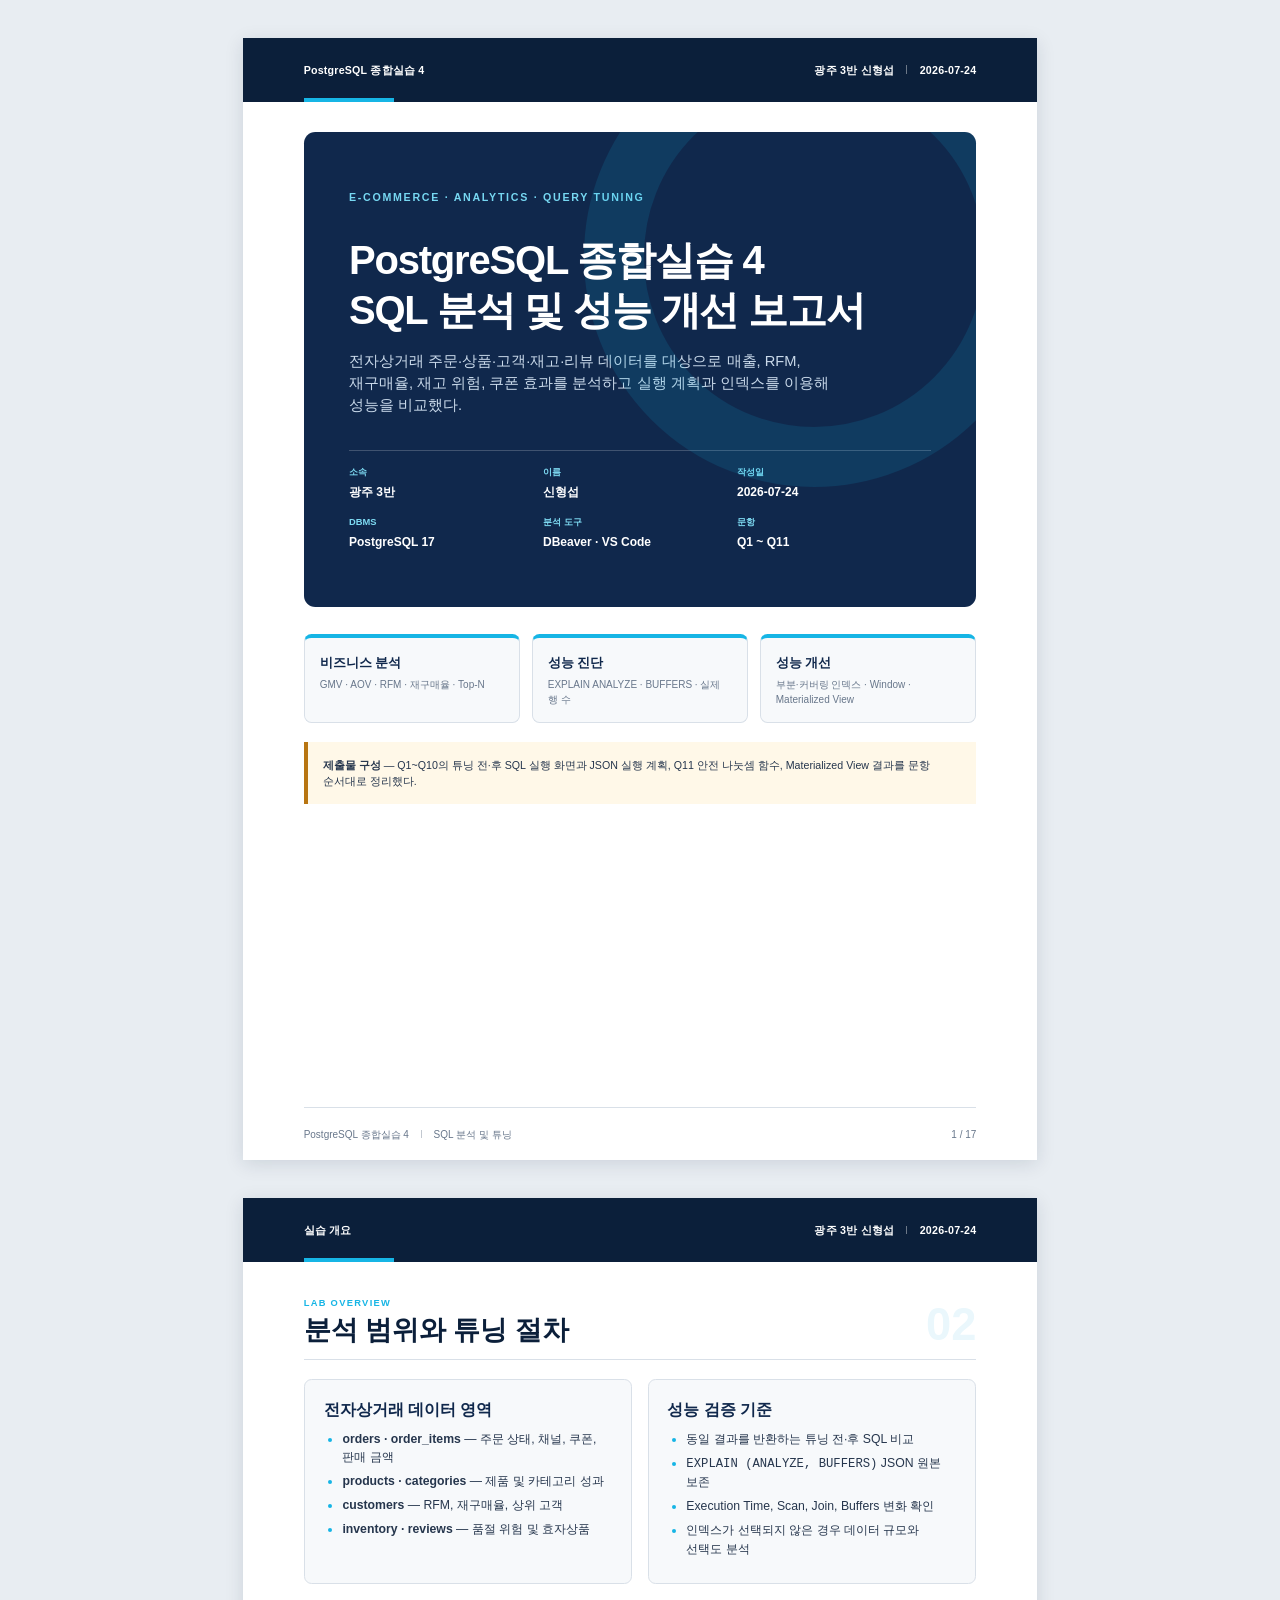
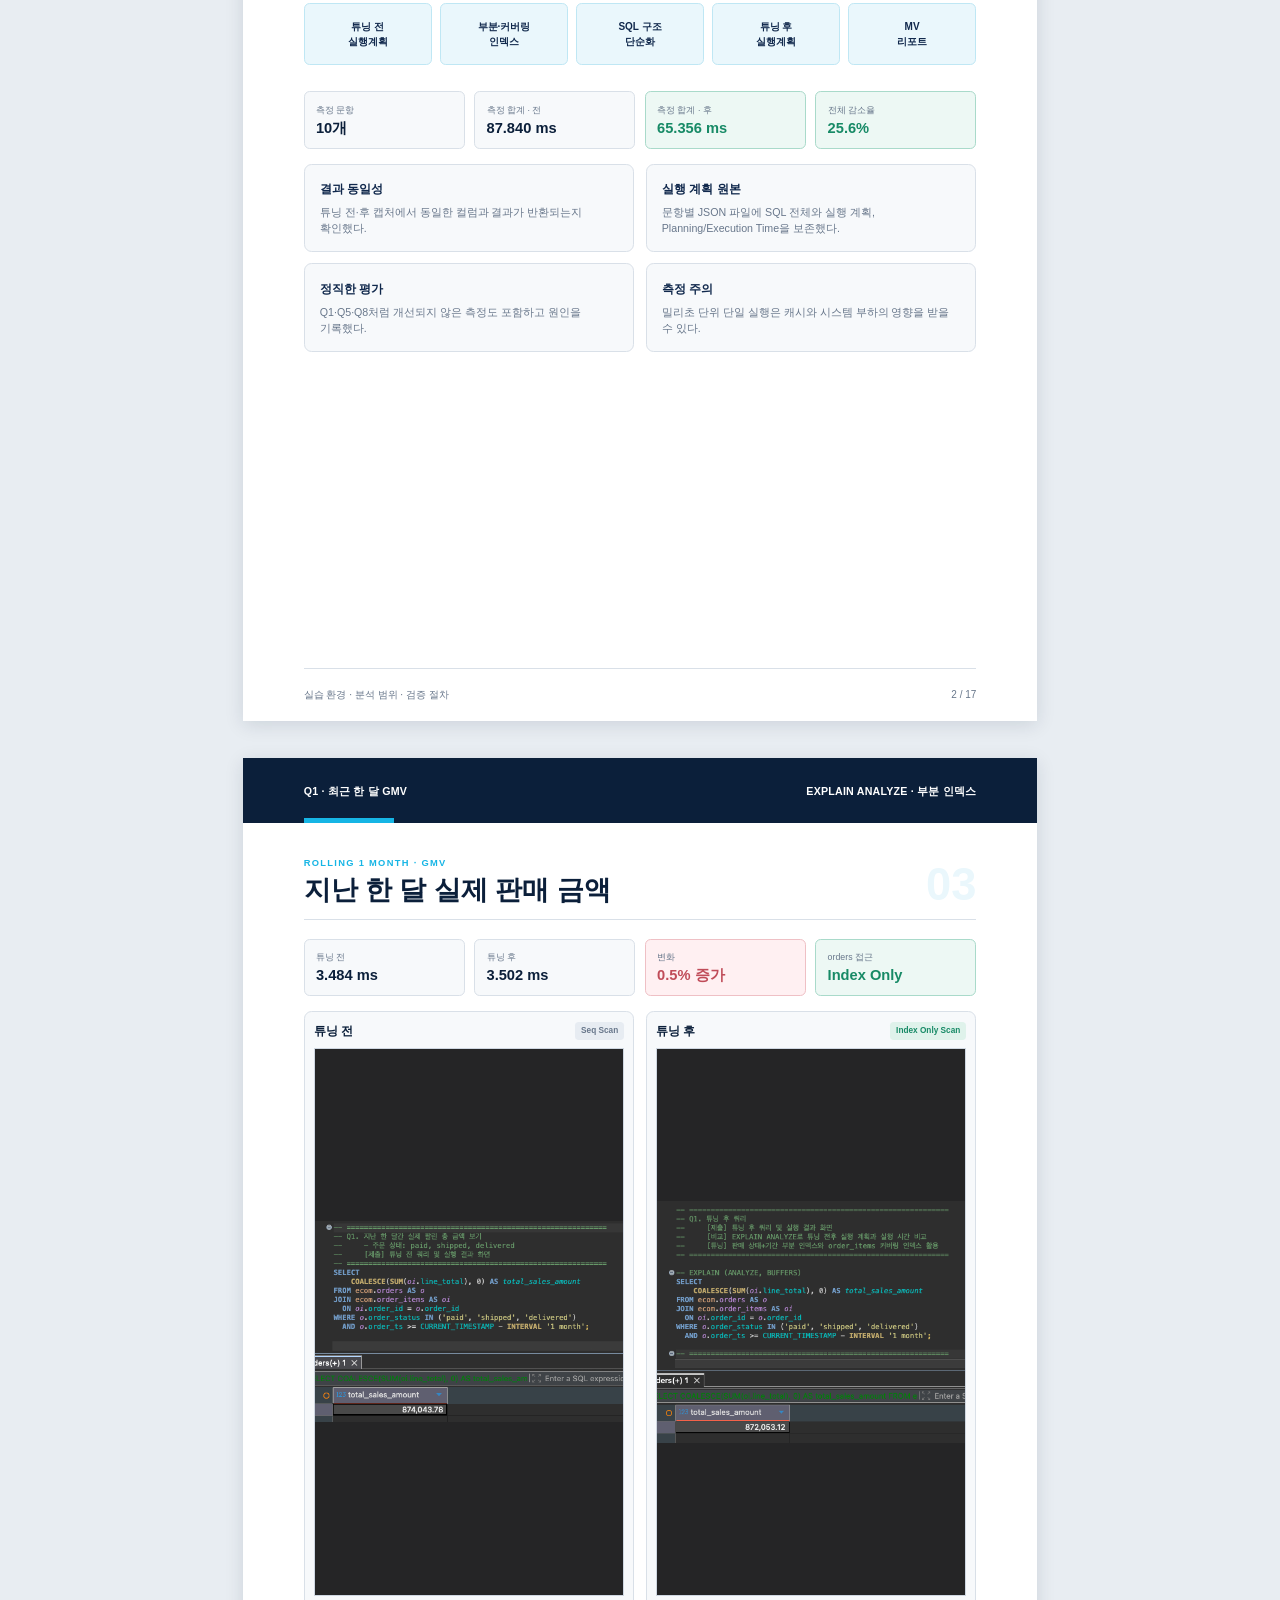
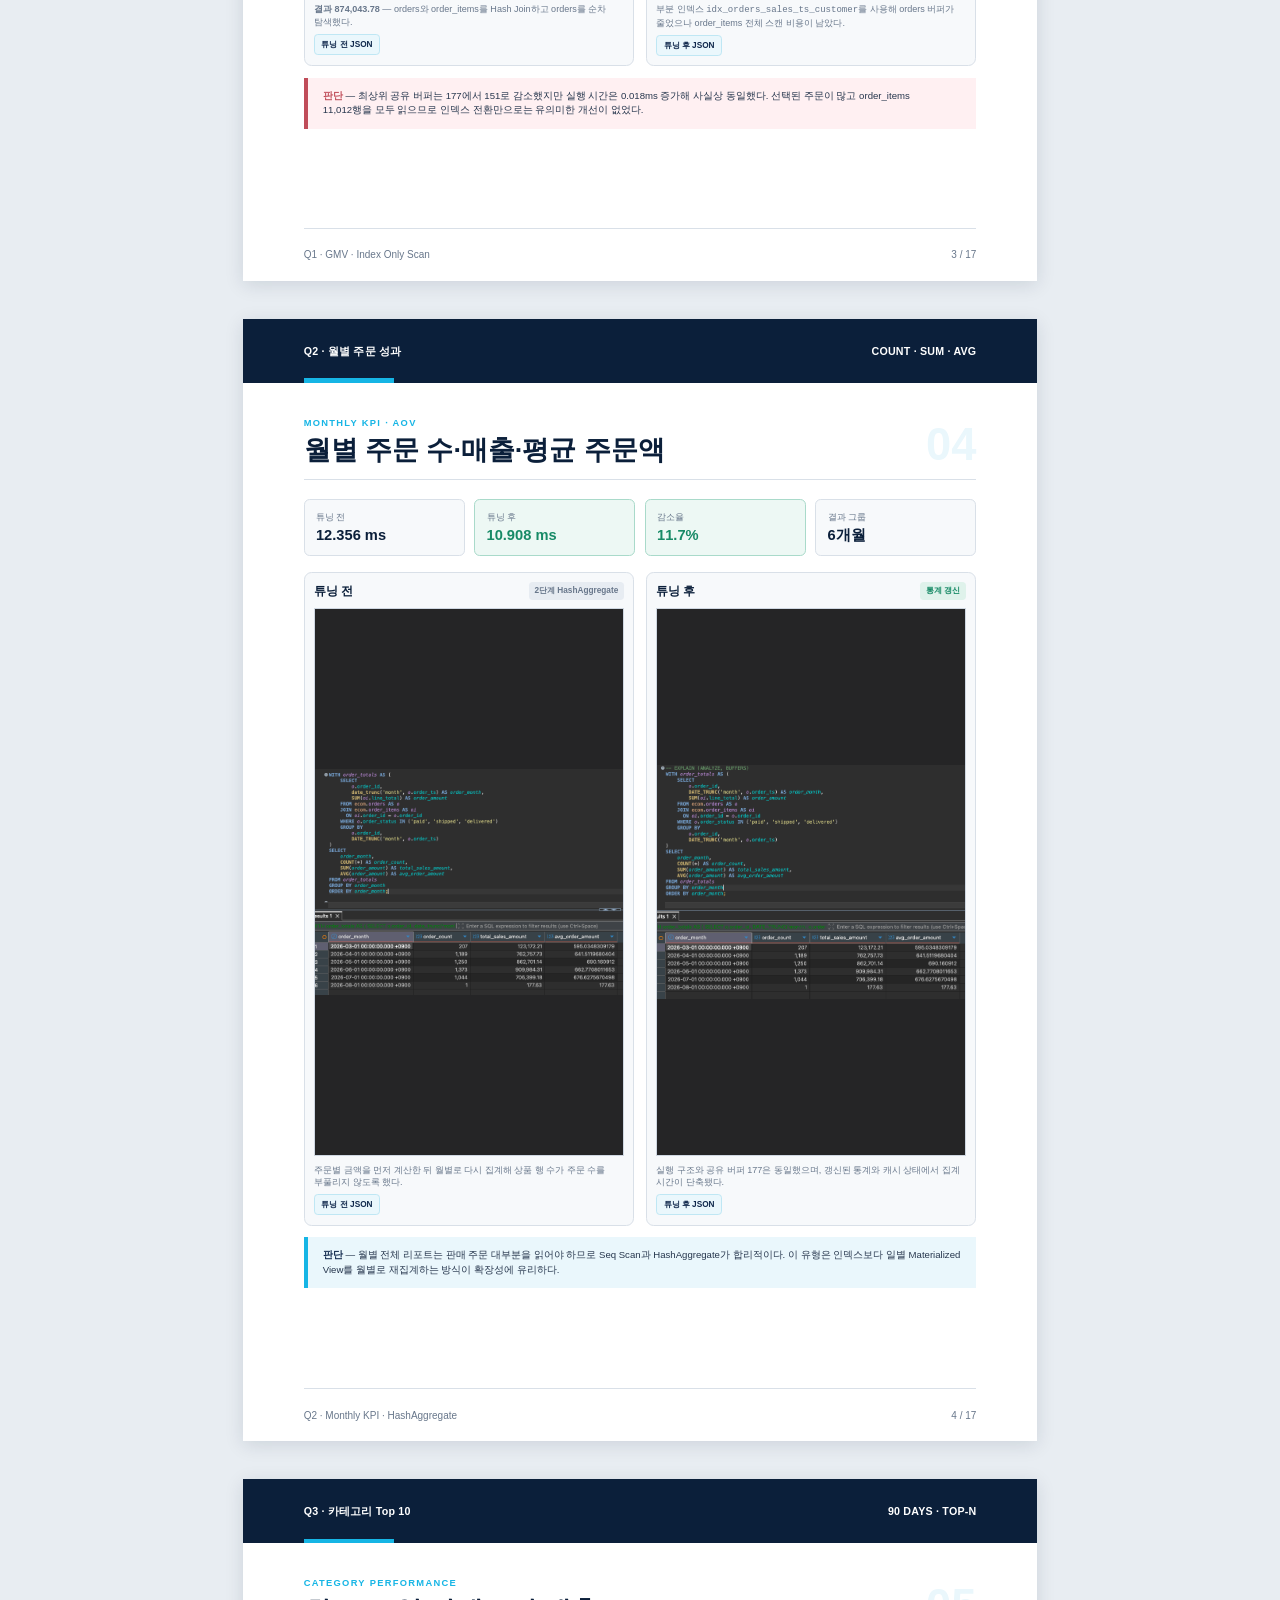
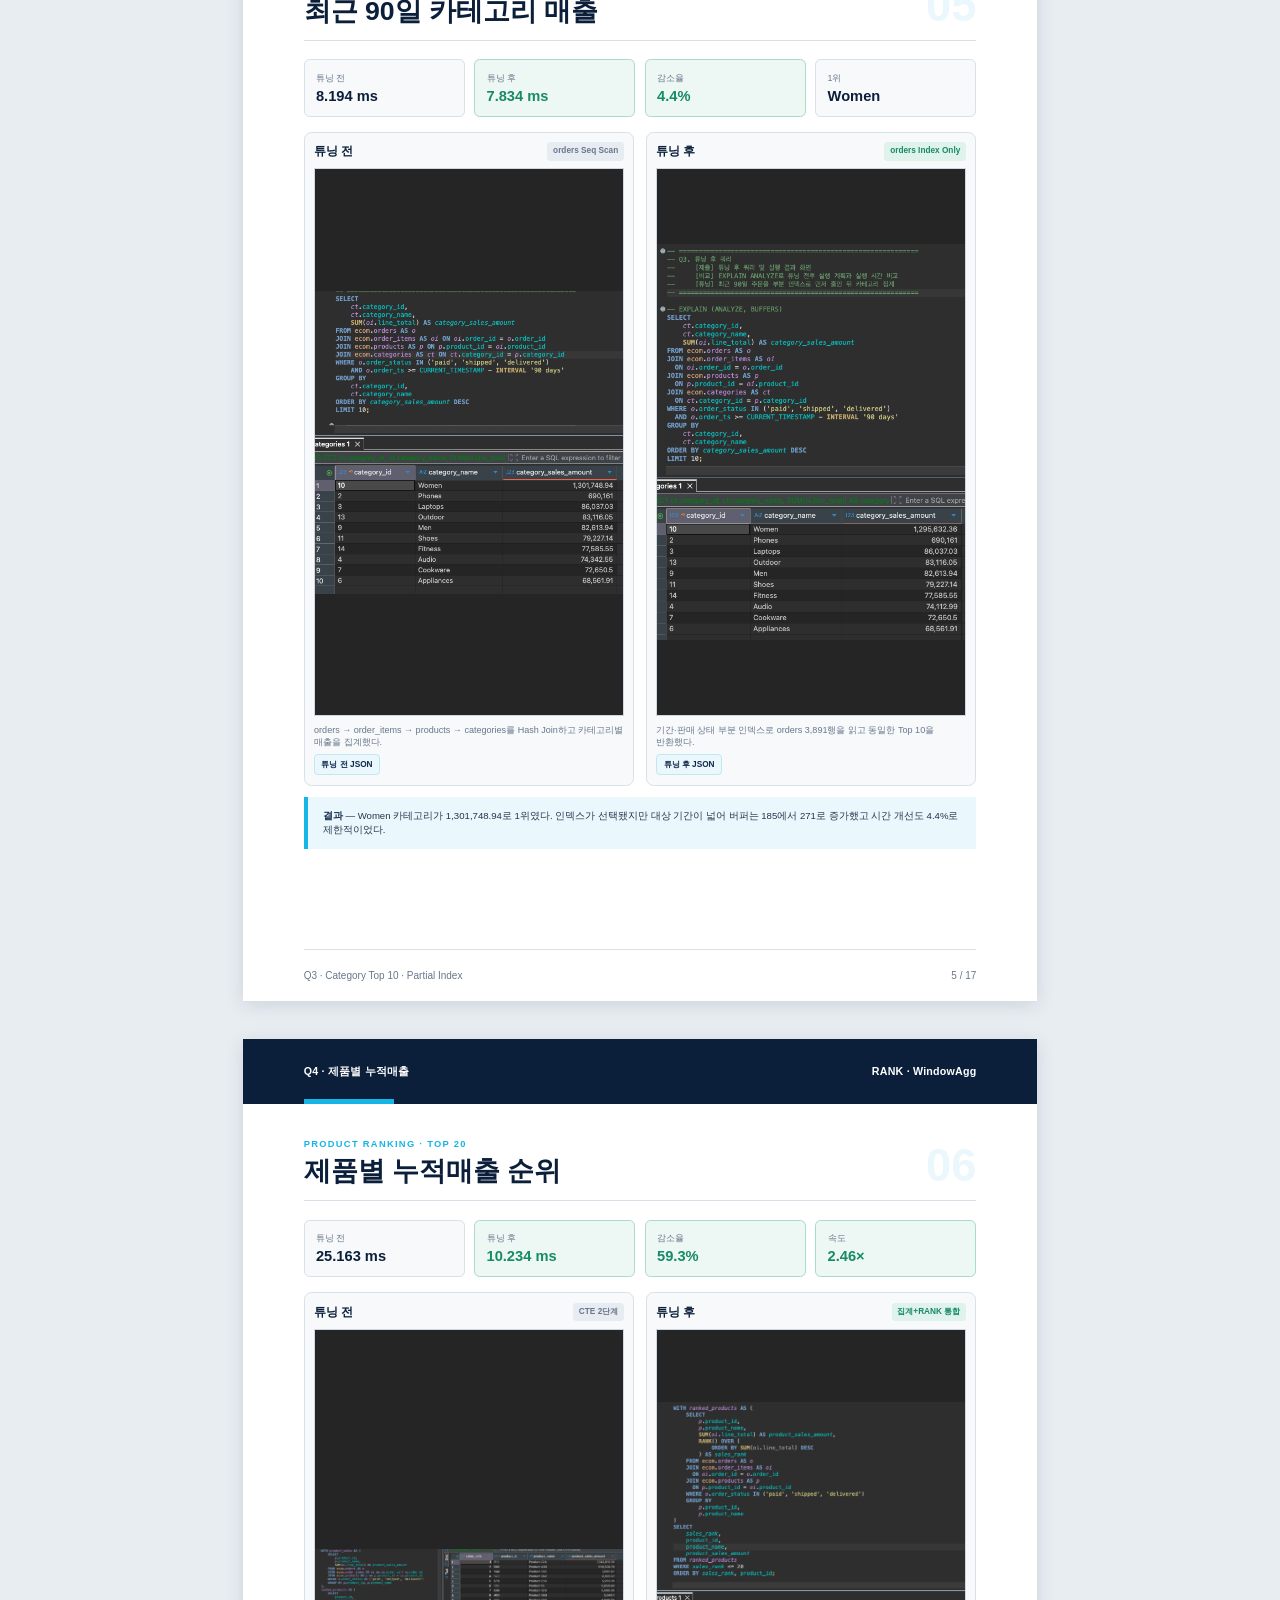
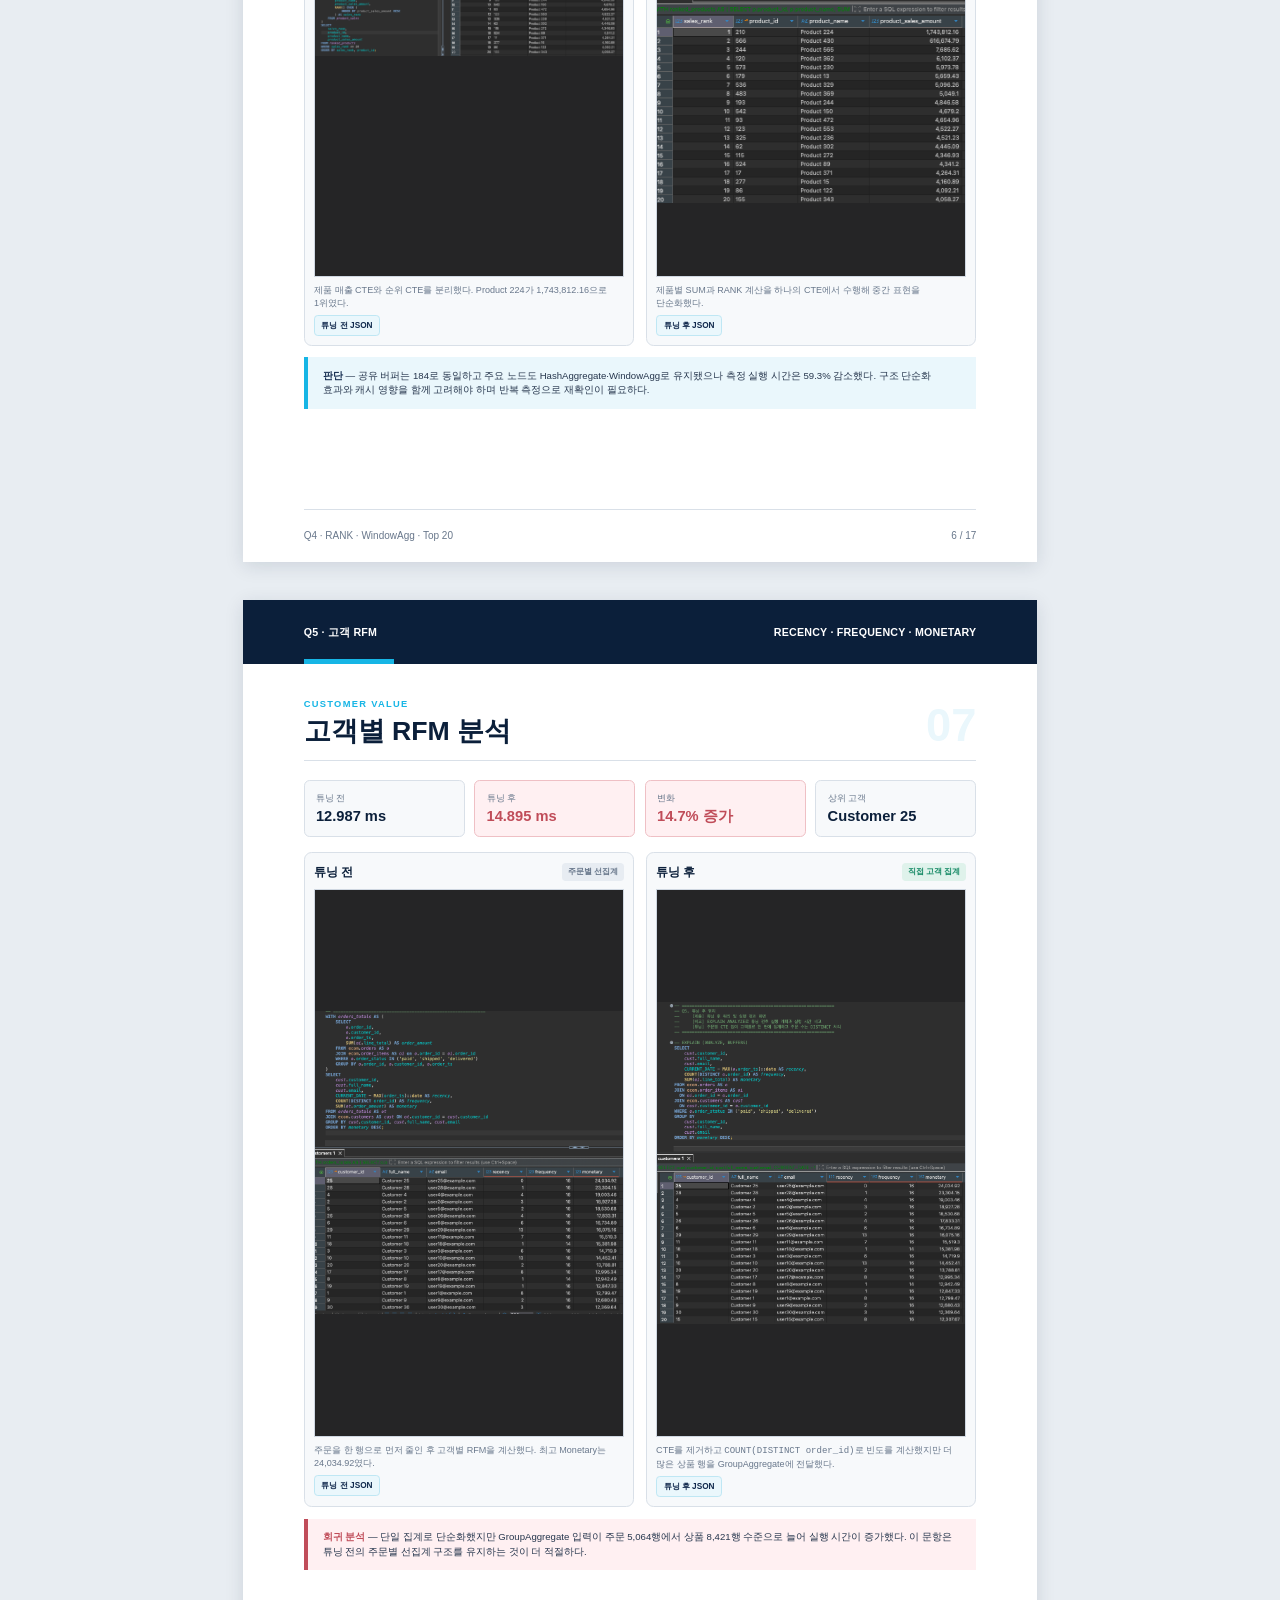
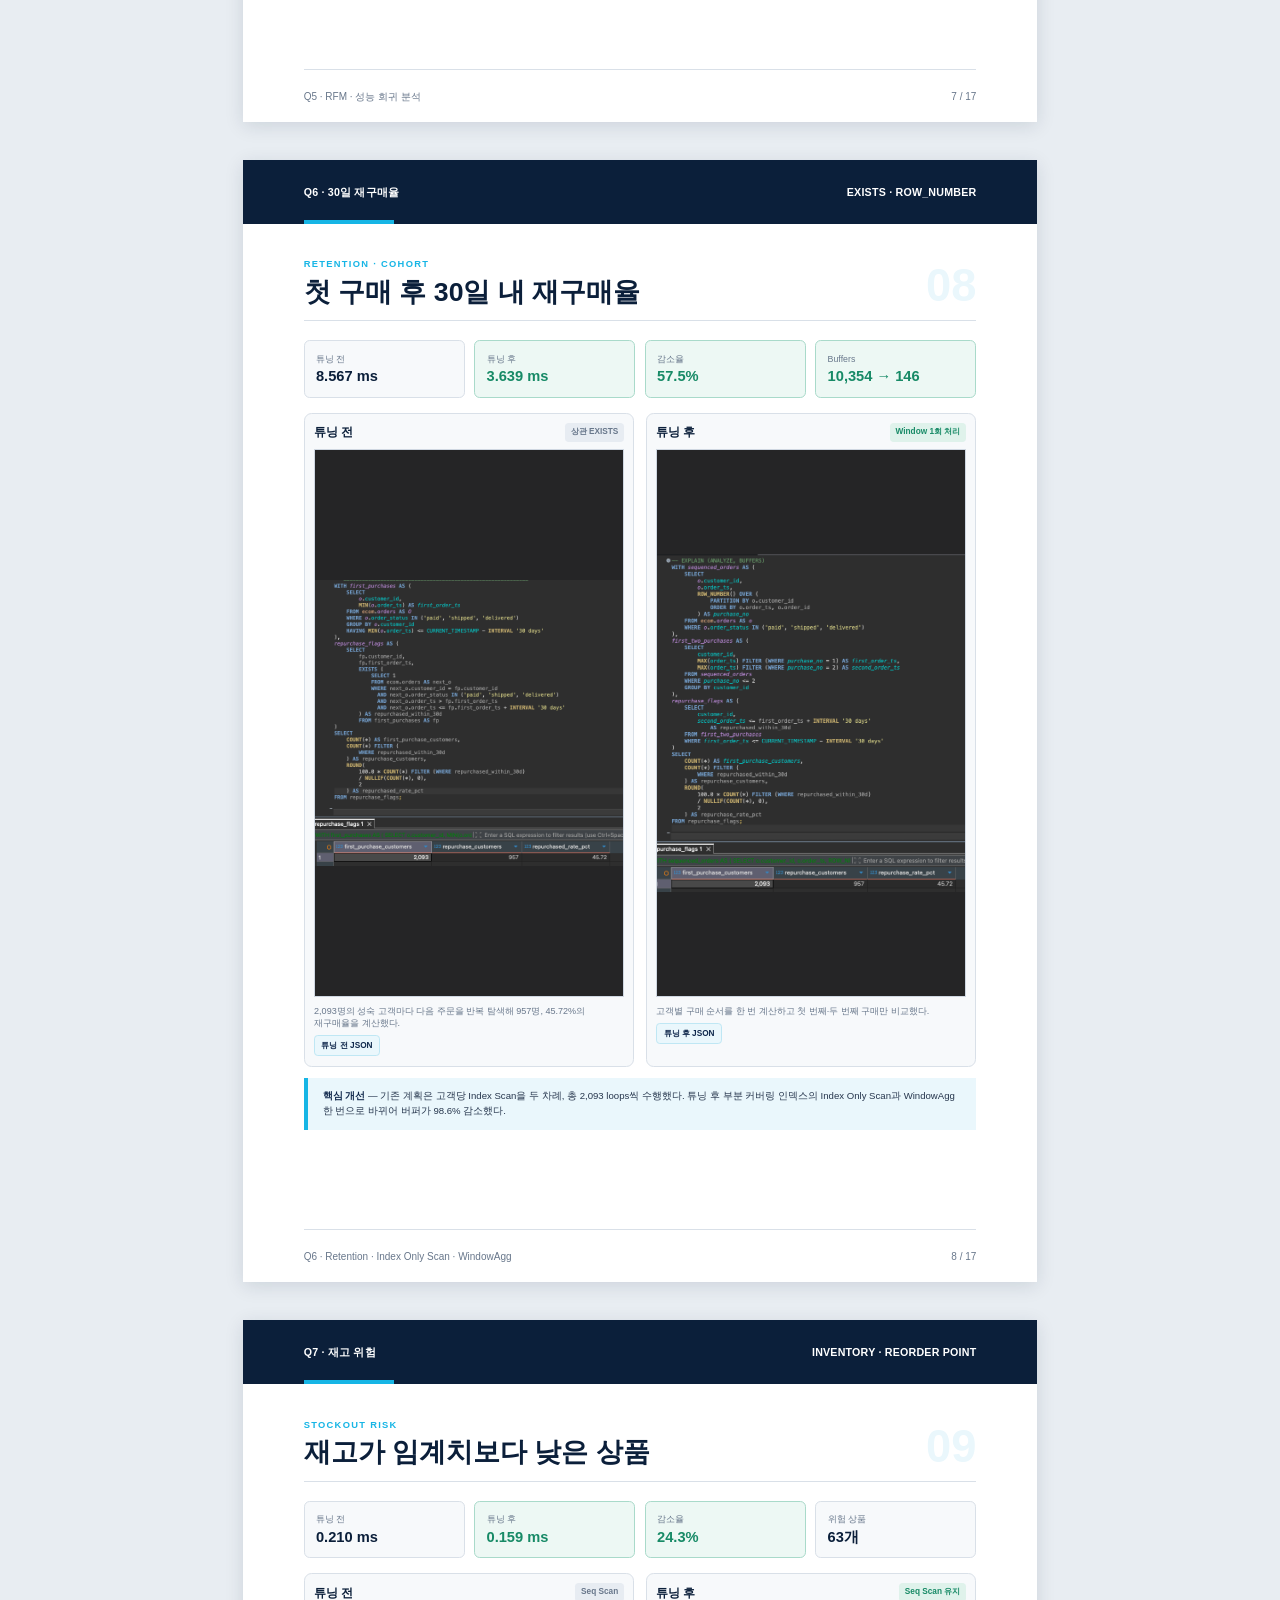
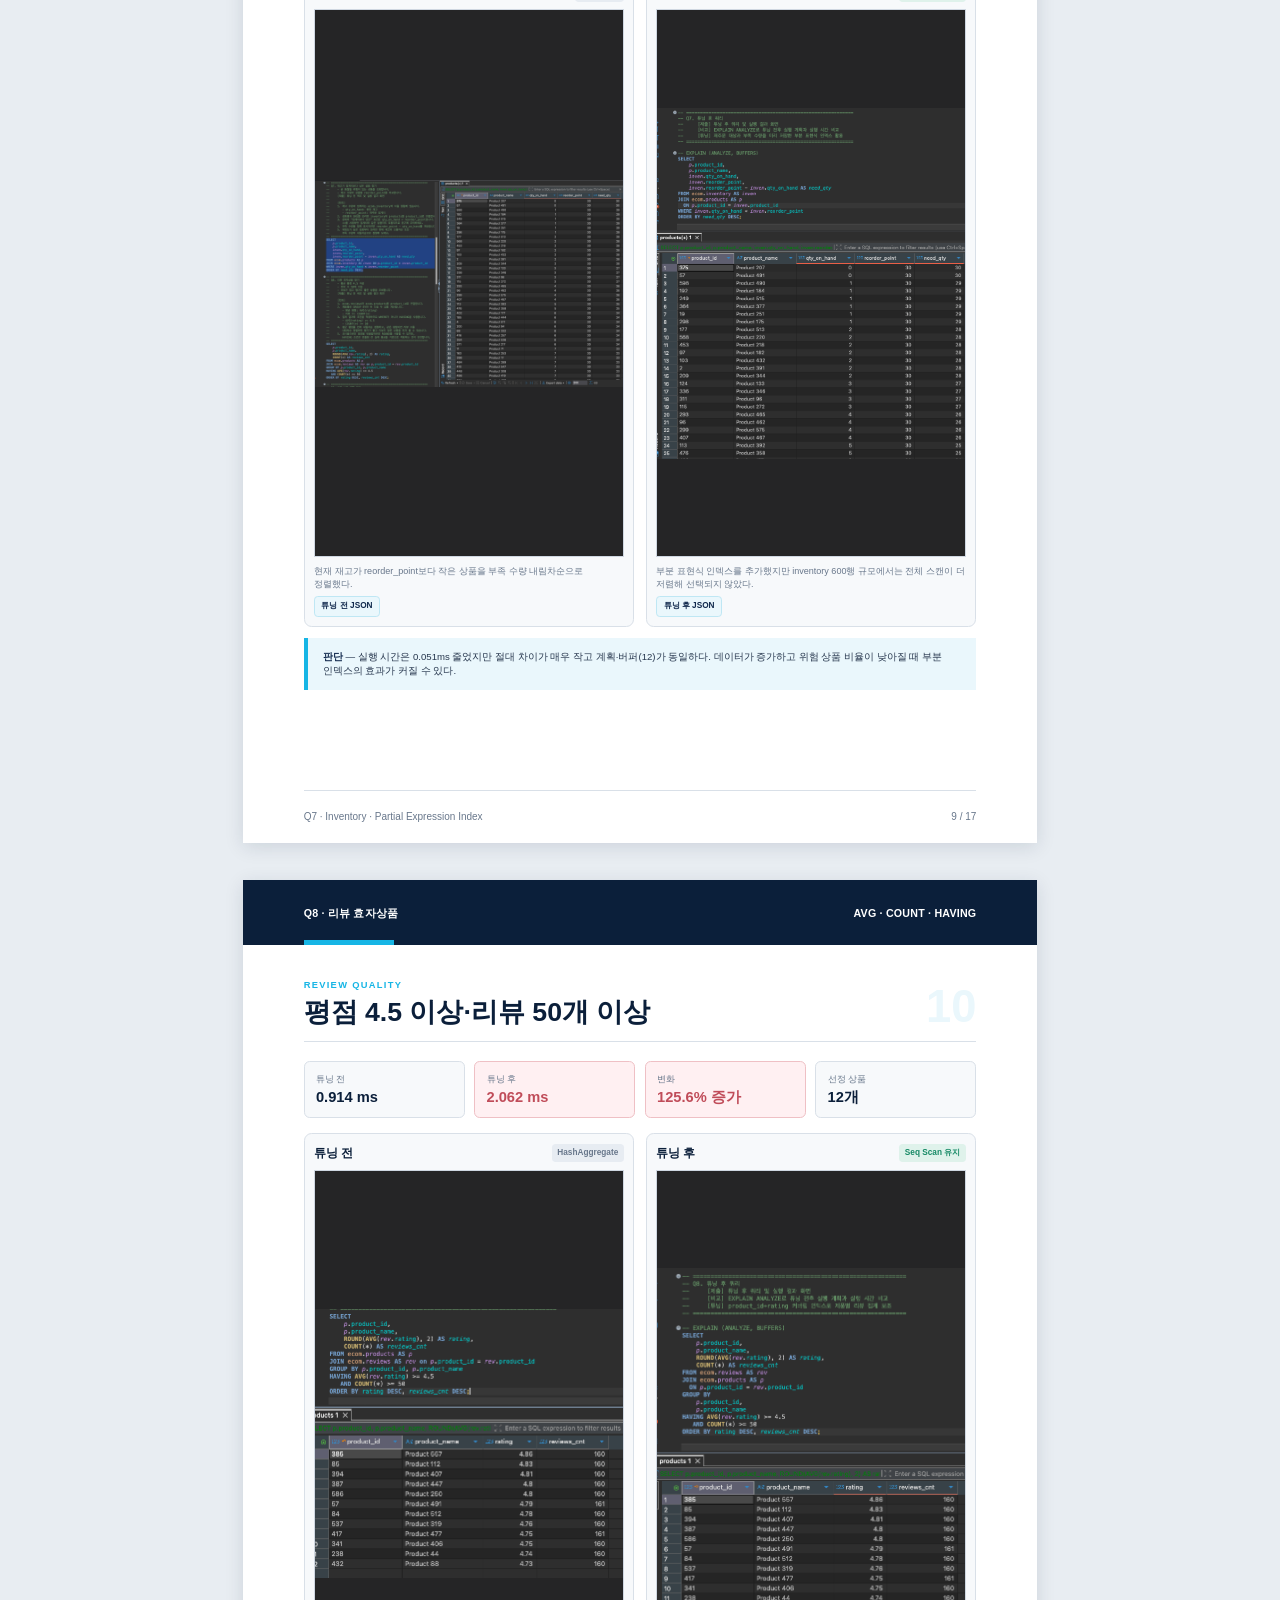
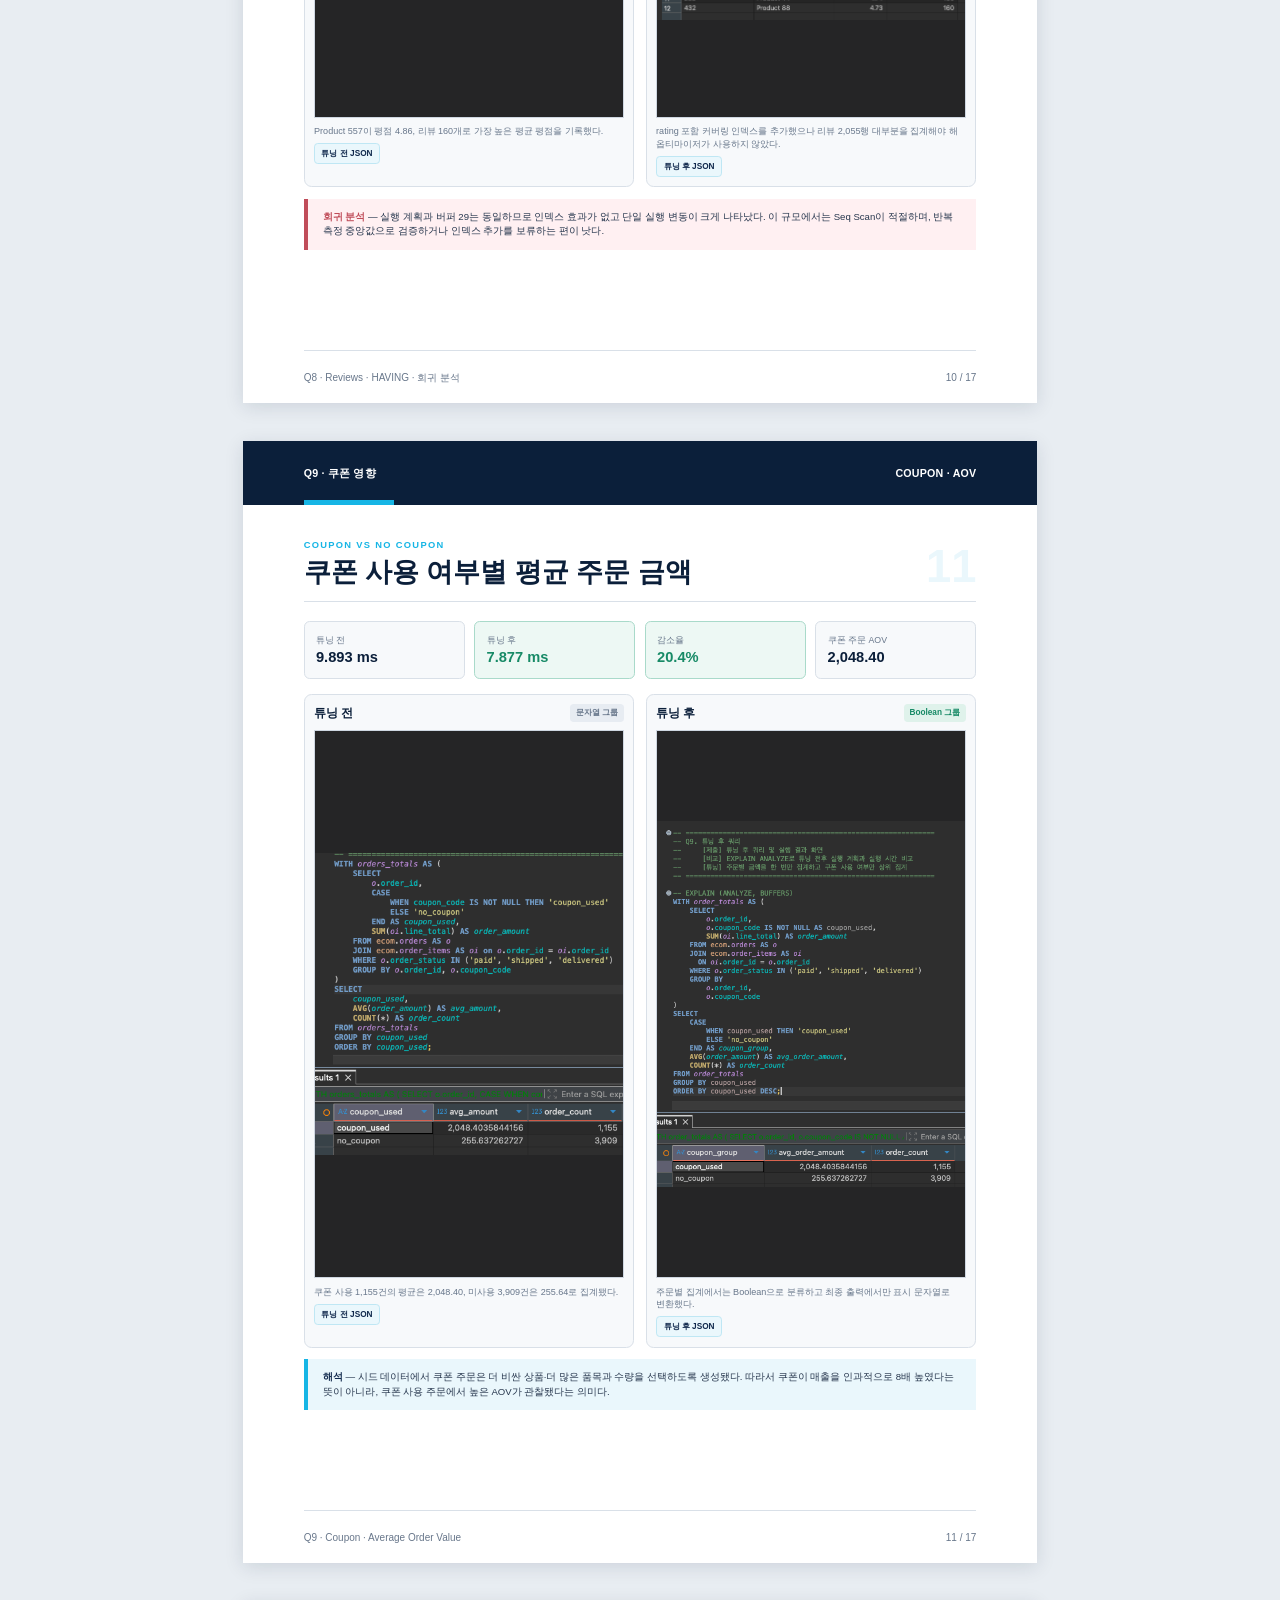
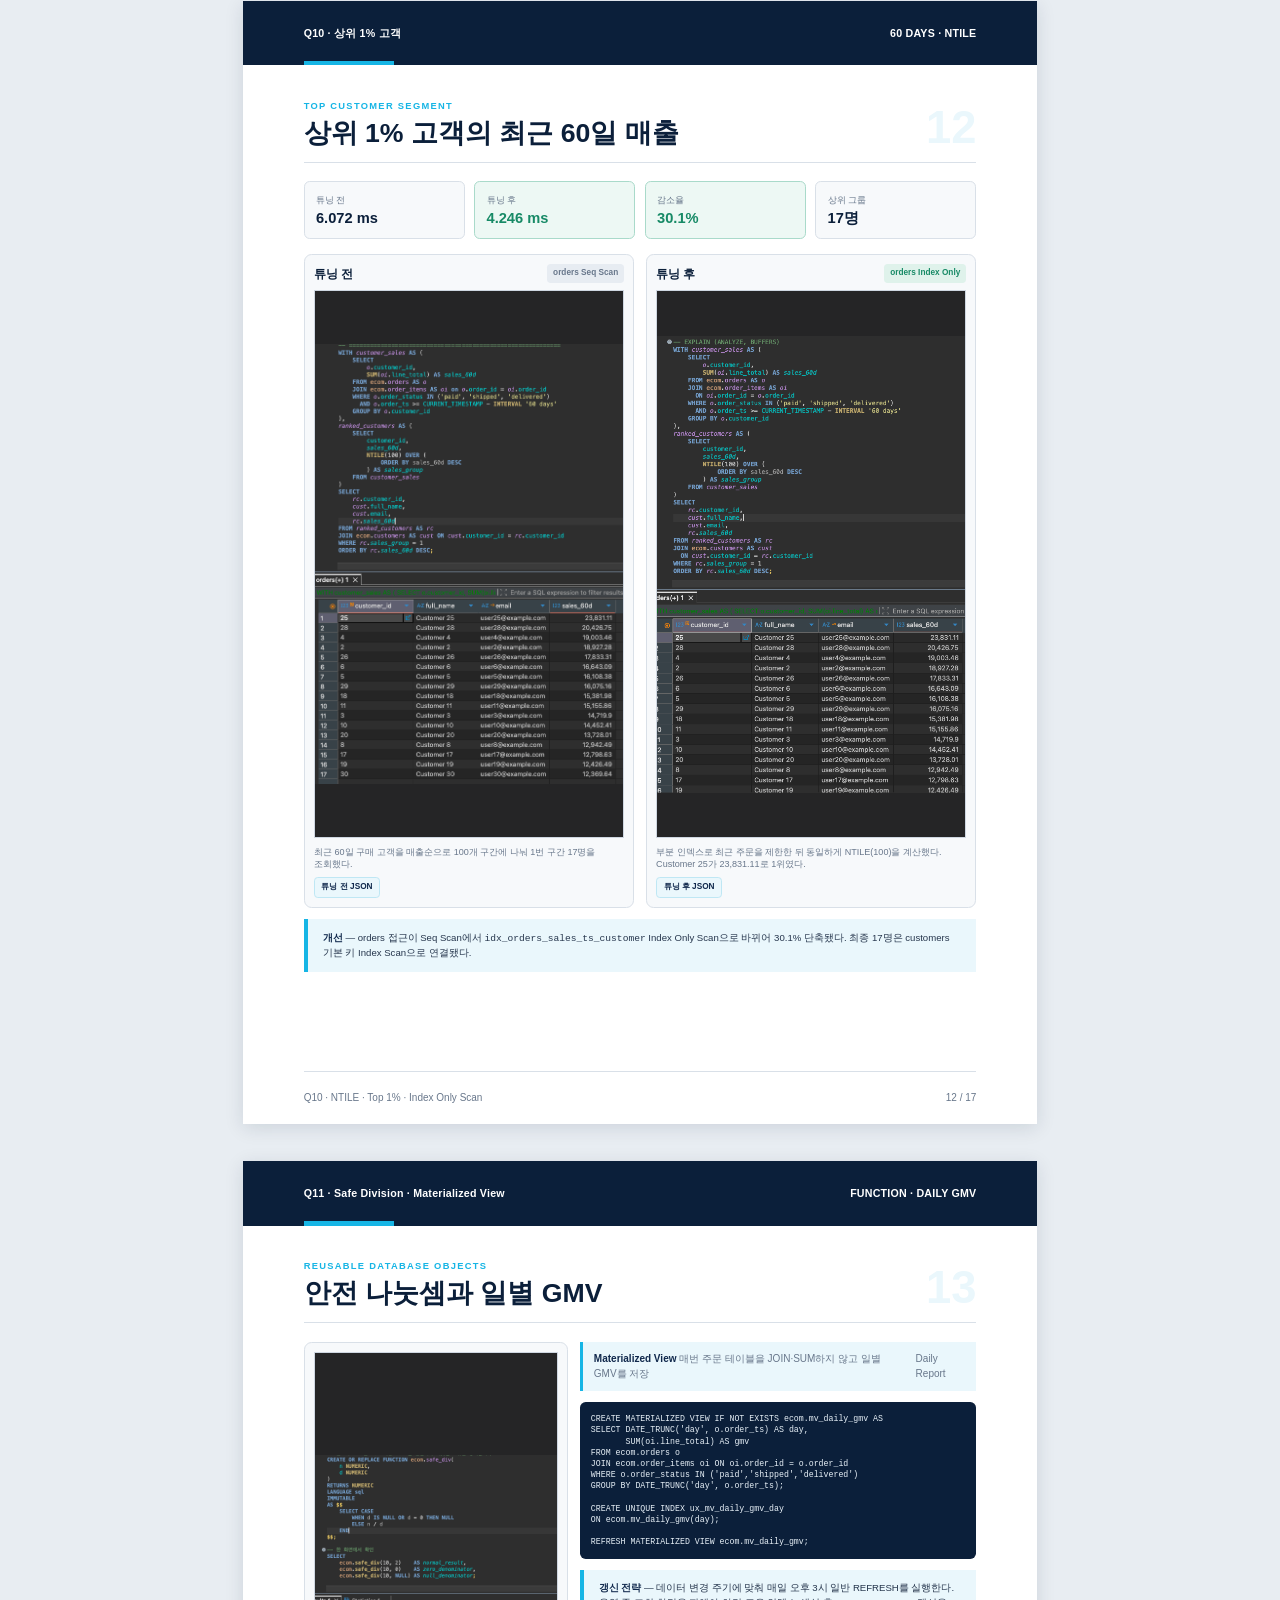
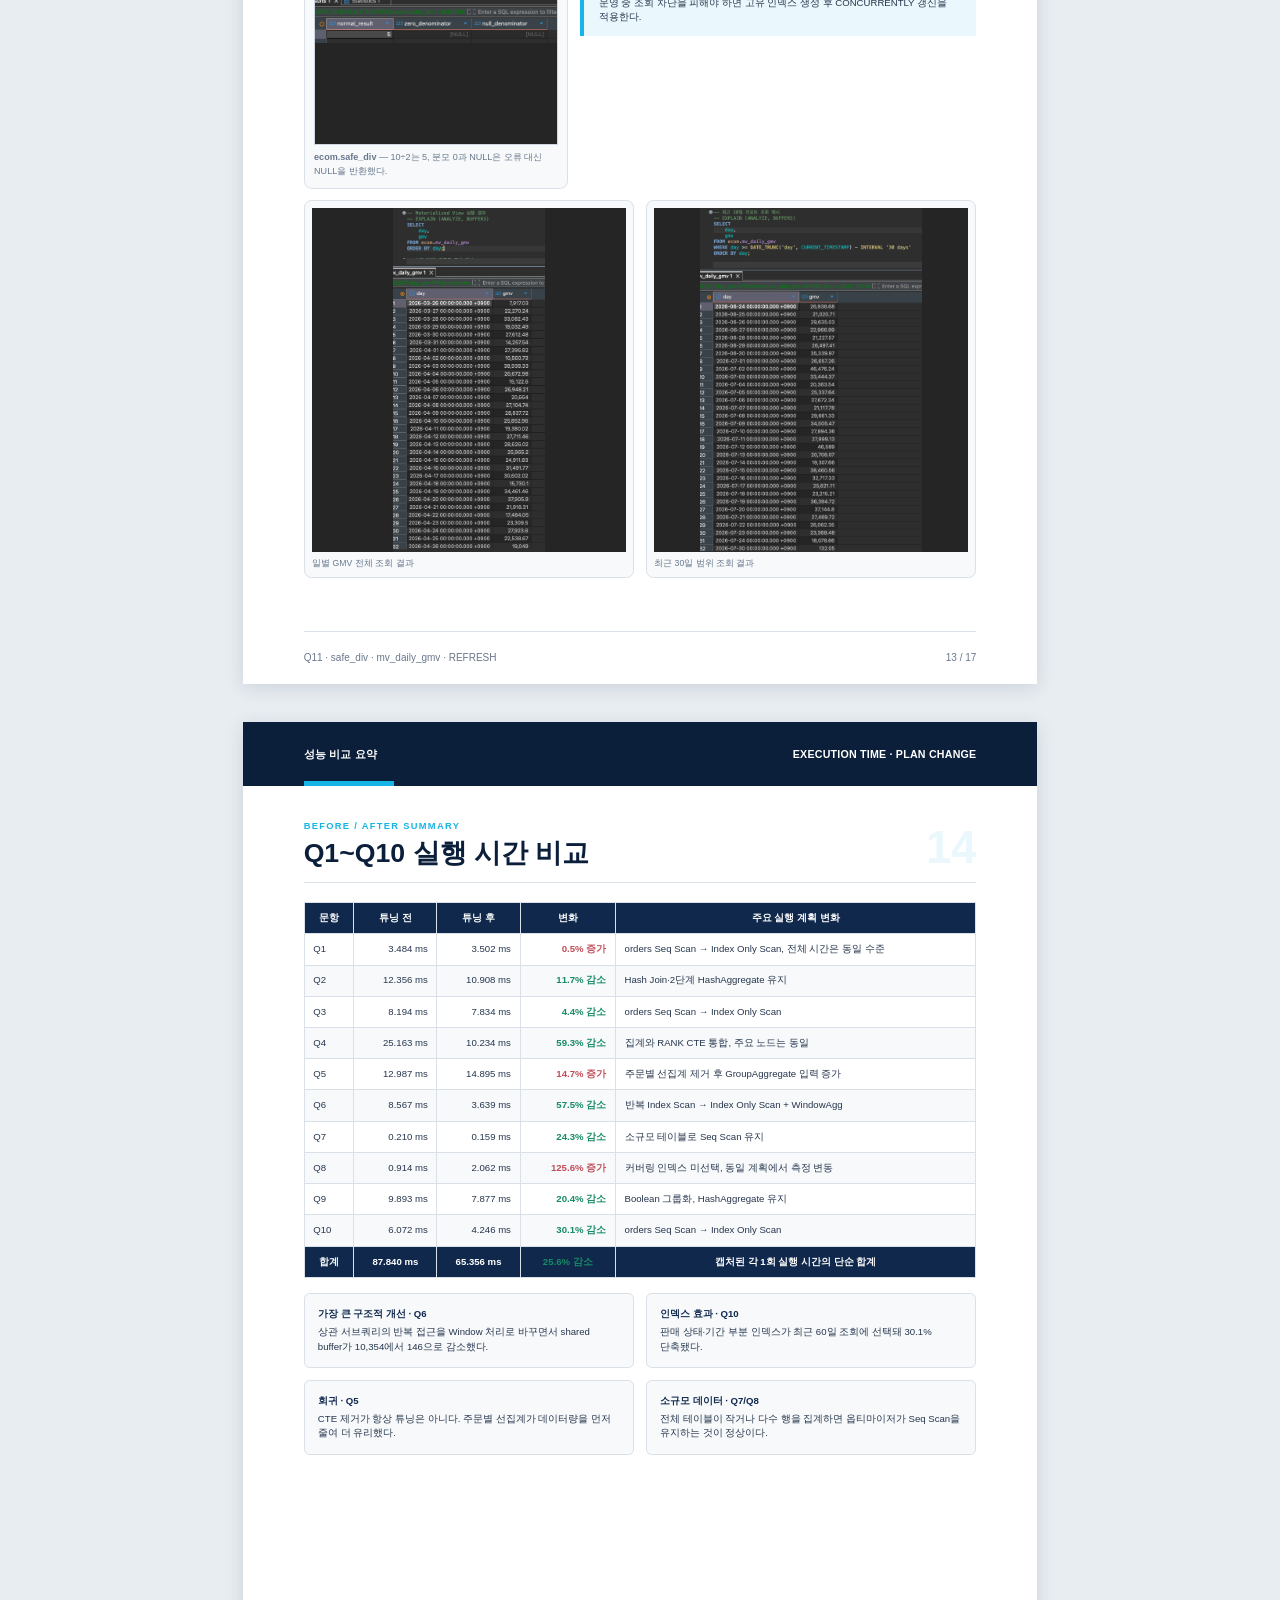
==== report/0724_day3/index.html @ 05c276f9 "updated_daty3" ====
<!doctype html>
<html lang="ko">
<head>
  <meta charset="utf-8">
  <meta name="viewport" content="width=device-width, initial-scale=1">
  <title>PostgreSQL 종합실습 4 보고서</title>
  <link rel="stylesheet" href="style.css">
</head>
<body>
  <main class="report">
    <!-- 1 / 17 -->
    <section class="page" aria-label="표지">
      <header class="page-header">
        <span>PostgreSQL 종합실습 4</span>
        <span>광주 3반 신형섭 <i></i> 2026-07-24</span>
      </header>
      <div class="page-body">
        <section class="hero">
          <div class="hero-kicker">E-COMMERCE · ANALYTICS · QUERY TUNING</div>
          <h1>PostgreSQL 종합실습 4<br>SQL 분석 및 성능 개선 보고서</h1>
          <p>전자상거래 주문·상품·고객·재고·리뷰 데이터를 대상으로 매출, RFM, 재구매율, 재고 위험, 쿠폰 효과를 분석하고 실행 계획과 인덱스를 이용해 성능을 비교했다.</p>
          <dl class="metadata">
            <div><dt>소속</dt><dd>광주 3반</dd></div>
            <div><dt>이름</dt><dd>신형섭</dd></div>
            <div><dt>작성일</dt><dd>2026-07-24</dd></div>
            <div><dt>DBMS</dt><dd>PostgreSQL 17</dd></div>
            <div><dt>분석 도구</dt><dd>DBeaver · VS Code</dd></div>
            <div><dt>문항</dt><dd>Q1 ~ Q11</dd></div>
          </dl>
        </section>
        <div class="cover-summary">
          <article><b>비즈니스 분석</b><span>GMV · AOV · RFM · 재구매율 · Top-N</span></article>
          <article><b>성능 진단</b><span>EXPLAIN ANALYZE · BUFFERS · 실제 행 수</span></article>
          <article><b>성능 개선</b><span>부분·커버링 인덱스 · Window · Materialized View</span></article>
        </div>
        <div class="submission-note"><strong>제출물 구성</strong> — Q1~Q10의 튜닝 전·후 SQL 실행 화면과 JSON 실행 계획, Q11 안전 나눗셈 함수, Materialized View 결과를 문항 순서대로 정리했다.</div>
      </div>
      <footer class="page-footer"><span>PostgreSQL 종합실습 4 <i></i> SQL 분석 및 튜닝</span><span>1 / 17</span></footer>
    </section>

    <!-- 2 / 17 -->
    <section class="page" aria-label="실습 개요">
      <header class="page-header"><span>실습 개요</span><span>광주 3반 신형섭 <i></i> 2026-07-24</span></header>
      <div class="page-body">
        <div class="page-heading"><div><span class="eyebrow">LAB OVERVIEW</span><h1>분석 범위와 튜닝 절차</h1></div><strong>02</strong></div>
        <div class="info-grid">
          <article class="info-card">
            <h2>전자상거래 데이터 영역</h2>
            <ul>
              <li><strong>orders · order_items</strong> — 주문 상태, 채널, 쿠폰, 판매 금액</li>
              <li><strong>products · categories</strong> — 제품 및 카테고리 성과</li>
              <li><strong>customers</strong> — RFM, 재구매율, 상위 고객</li>
              <li><strong>inventory · reviews</strong> — 품절 위험 및 효자상품</li>
            </ul>
          </article>
          <article class="info-card">
            <h2>성능 검증 기준</h2>
            <ul>
              <li>동일 결과를 반환하는 튜닝 전·후 SQL 비교</li>
              <li><code>EXPLAIN (ANALYZE, BUFFERS)</code> JSON 원본 보존</li>
              <li>Execution Time, Scan, Join, Buffers 변화 확인</li>
              <li>인덱스가 선택되지 않은 경우 데이터 규모와 선택도 분석</li>
            </ul>
          </article>
        </div>
        <div class="flow">
          <span>튜닝 전<br>실행계획</span>
          <span>부분·커버링<br>인덱스</span>
          <span>SQL 구조<br>단순화</span>
          <span>튜닝 후<br>실행계획</span>
          <span>MV<br>리포트</span>
        </div>
        <div class="metric-strip" style="margin-top: 7mm;">
          <article class="metric"><span>측정 문항</span><strong>10개</strong></article>
          <article class="metric"><span>측정 합계 · 전</span><strong>87.840 ms</strong></article>
          <article class="metric good"><span>측정 합계 · 후</span><strong>65.356 ms</strong></article>
          <article class="metric good"><span>전체 감소율</span><strong>25.6%</strong></article>
        </div>
        <div class="check-list">
          <article class="check-card"><strong>결과 동일성</strong><p>튜닝 전·후 캡처에서 동일한 컬럼과 결과가 반환되는지 확인했다.</p></article>
          <article class="check-card"><strong>실행 계획 원본</strong><p>문항별 JSON 파일에 SQL 전체와 실행 계획, Planning/Execution Time을 보존했다.</p></article>
          <article class="check-card"><strong>정직한 평가</strong><p>Q1·Q5·Q8처럼 개선되지 않은 측정도 포함하고 원인을 기록했다.</p></article>
          <article class="check-card"><strong>측정 주의</strong><p>밀리초 단위 단일 실행은 캐시와 시스템 부하의 영향을 받을 수 있다.</p></article>
        </div>
      </div>
      <footer class="page-footer"><span>실습 환경 · 분석 범위 · 검증 절차</span><span>2 / 17</span></footer>
    </section>

    <!-- 3 / 17 -->
    <section class="page" aria-label="Q1 최근 한 달 실제 판매 금액">
      <header class="page-header"><span>Q1 · 최근 한 달 GMV</span><span>EXPLAIN ANALYZE · 부분 인덱스</span></header>
      <div class="page-body">
        <div class="page-heading"><div><span class="eyebrow">ROLLING 1 MONTH · GMV</span><h1>지난 한 달 실제 판매 금액</h1></div><strong>03</strong></div>
        <div class="metric-strip">
          <article class="metric"><span>튜닝 전</span><strong>3.484 ms</strong></article>
          <article class="metric"><span>튜닝 후</span><strong>3.502 ms</strong></article>
          <article class="metric bad"><span>변화</span><strong>0.5% 증가</strong></article>
          <article class="metric good"><span>orders 접근</span><strong>Index Only</strong></article>
        </div>
        <div class="compare-grid">
          <figure class="compare-figure">
            <h2>튜닝 전 <span>Seq Scan</span></h2>
            <a class="image-link" href="../../result/0724_day3/total4_1.png"><img src="../../result/0724_day3/total4_1.png" alt="Q1 튜닝 전 SQL과 결과"></a>
            <figcaption><strong>결과 874,043.78</strong> — orders와 order_items를 Hash Join하고 orders를 순차 탐색했다.<div class="plan-links"><a class="plan-link" href="../../result/0724_day3/q01_before_explain.json.json">튜닝 전 JSON</a></div></figcaption>
          </figure>
          <figure class="compare-figure after">
            <h2>튜닝 후 <span>Index Only Scan</span></h2>
            <a class="image-link" href="../../result/0724_day3/total4_1_tuned.png"><img src="../../result/0724_day3/total4_1_tuned.png" alt="Q1 튜닝 후 SQL과 결과"></a>
            <figcaption>부분 인덱스 <code>idx_orders_sales_ts_customer</code>를 사용해 orders 버퍼가 줄었으나 order_items 전체 스캔 비용이 남았다.<div class="plan-links"><a class="plan-link" href="../../result/0724_day3/q01_after_explain.json.json">튜닝 후 JSON</a></div></figcaption>
          </figure>
        </div>
        <div class="analysis-box warning"><strong>판단</strong> — 최상위 공유 버퍼는 177에서 151로 감소했지만 실행 시간은 0.018ms 증가해 사실상 동일했다. 선택된 주문이 많고 order_items 11,012행을 모두 읽으므로 인덱스 전환만으로는 유의미한 개선이 없었다.</div>
      </div>
      <footer class="page-footer"><span>Q1 · GMV · Index Only Scan</span><span>3 / 17</span></footer>
    </section>

    <!-- 4 / 17 -->
    <section class="page" aria-label="Q2 월별 주문 성과">
      <header class="page-header"><span>Q2 · 월별 주문 성과</span><span>COUNT · SUM · AVG</span></header>
      <div class="page-body">
        <div class="page-heading"><div><span class="eyebrow">MONTHLY KPI · AOV</span><h1>월별 주문 수·매출·평균 주문액</h1></div><strong>04</strong></div>
        <div class="metric-strip">
          <article class="metric"><span>튜닝 전</span><strong>12.356 ms</strong></article>
          <article class="metric good"><span>튜닝 후</span><strong>10.908 ms</strong></article>
          <article class="metric good"><span>감소율</span><strong>11.7%</strong></article>
          <article class="metric"><span>결과 그룹</span><strong>6개월</strong></article>
        </div>
        <div class="compare-grid">
          <figure class="compare-figure">
            <h2>튜닝 전 <span>2단계 HashAggregate</span></h2>
            <a class="image-link" href="../../result/0724_day3/total4_2.png"><img src="../../result/0724_day3/total4_2.png" alt="Q2 튜닝 전 SQL과 결과"></a>
            <figcaption>주문별 금액을 먼저 계산한 뒤 월별로 다시 집계해 상품 행 수가 주문 수를 부풀리지 않도록 했다.<div class="plan-links"><a class="plan-link" href="../../result/0724_day3/q02_before_explain.json.json">튜닝 전 JSON</a></div></figcaption>
          </figure>
          <figure class="compare-figure after">
            <h2>튜닝 후 <span>통계 갱신</span></h2>
            <a class="image-link" href="../../result/0724_day3/total4_2_tuned.png"><img src="../../result/0724_day3/total4_2_tuned.png" alt="Q2 튜닝 후 SQL과 결과"></a>
            <figcaption>실행 구조와 공유 버퍼 177은 동일했으며, 갱신된 통계와 캐시 상태에서 집계 시간이 단축됐다.<div class="plan-links"><a class="plan-link" href="../../result/0724_day3/q02_after_explain.json">튜닝 후 JSON</a></div></figcaption>
          </figure>
        </div>
        <div class="analysis-box"><strong>판단</strong> — 월별 전체 리포트는 판매 주문 대부분을 읽어야 하므로 Seq Scan과 HashAggregate가 합리적이다. 이 유형은 인덱스보다 일별 Materialized View를 월별로 재집계하는 방식이 확장성에 유리하다.</div>
      </div>
      <footer class="page-footer"><span>Q2 · Monthly KPI · HashAggregate</span><span>4 / 17</span></footer>
    </section>

    <!-- 5 / 17 -->
    <section class="page" aria-label="Q3 최근 90일 카테고리 Top 10">
      <header class="page-header"><span>Q3 · 카테고리 Top 10</span><span>90 DAYS · TOP-N</span></header>
      <div class="page-body">
        <div class="page-heading"><div><span class="eyebrow">CATEGORY PERFORMANCE</span><h1>최근 90일 카테고리 매출</h1></div><strong>05</strong></div>
        <div class="metric-strip">
          <article class="metric"><span>튜닝 전</span><strong>8.194 ms</strong></article>
          <article class="metric good"><span>튜닝 후</span><strong>7.834 ms</strong></article>
          <article class="metric good"><span>감소율</span><strong>4.4%</strong></article>
          <article class="metric"><span>1위</span><strong>Women</strong></article>
        </div>
        <div class="compare-grid">
          <figure class="compare-figure">
            <h2>튜닝 전 <span>orders Seq Scan</span></h2>
            <a class="image-link" href="../../result/0724_day3/total4_3.png"><img src="../../result/0724_day3/total4_3.png" alt="Q3 튜닝 전 SQL과 결과"></a>
            <figcaption>orders → order_items → products → categories를 Hash Join하고 카테고리별 매출을 집계했다.<div class="plan-links"><a class="plan-link" href="../../result/0724_day3/q03_before_explain.json.json">튜닝 전 JSON</a></div></figcaption>
          </figure>
          <figure class="compare-figure after">
            <h2>튜닝 후 <span>orders Index Only</span></h2>
            <a class="image-link" href="../../result/0724_day3/total4_3_tuned.png"><img src="../../result/0724_day3/total4_3_tuned.png" alt="Q3 튜닝 후 SQL과 결과"></a>
            <figcaption>기간·판매 상태 부분 인덱스로 orders 3,891행을 읽고 동일한 Top 10을 반환했다.<div class="plan-links"><a class="plan-link" href="../../result/0724_day3/q03_after_explain.json">튜닝 후 JSON</a></div></figcaption>
          </figure>
        </div>
        <div class="analysis-box"><strong>결과</strong> — Women 카테고리가 1,301,748.94로 1위였다. 인덱스가 선택됐지만 대상 기간이 넓어 버퍼는 185에서 271로 증가했고 시간 개선도 4.4%로 제한적이었다.</div>
      </div>
      <footer class="page-footer"><span>Q3 · Category Top 10 · Partial Index</span><span>5 / 17</span></footer>
    </section>

    <!-- 6 / 17 -->
    <section class="page" aria-label="Q4 제품별 누적매출 순위">
      <header class="page-header"><span>Q4 · 제품별 누적매출</span><span>RANK · WindowAgg</span></header>
      <div class="page-body">
        <div class="page-heading"><div><span class="eyebrow">PRODUCT RANKING · TOP 20</span><h1>제품별 누적매출 순위</h1></div><strong>06</strong></div>
        <div class="metric-strip">
          <article class="metric"><span>튜닝 전</span><strong>25.163 ms</strong></article>
          <article class="metric good"><span>튜닝 후</span><strong>10.234 ms</strong></article>
          <article class="metric good"><span>감소율</span><strong>59.3%</strong></article>
          <article class="metric good"><span>속도</span><strong>2.46×</strong></article>
        </div>
        <div class="compare-grid">
          <figure class="compare-figure">
            <h2>튜닝 전 <span>CTE 2단계</span></h2>
            <a class="image-link" href="../../result/0724_day3/total4_4.png"><img src="../../result/0724_day3/total4_4.png" alt="Q4 튜닝 전 SQL과 결과"></a>
            <figcaption>제품 매출 CTE와 순위 CTE를 분리했다. Product 224가 1,743,812.16으로 1위였다.<div class="plan-links"><a class="plan-link" href="../../result/0724_day3/q04_before_explain.json">튜닝 전 JSON</a></div></figcaption>
          </figure>
          <figure class="compare-figure after">
            <h2>튜닝 후 <span>집계+RANK 통합</span></h2>
            <a class="image-link" href="../../result/0724_day3/total4_4_tuned.png"><img src="../../result/0724_day3/total4_4_tuned.png" alt="Q4 튜닝 후 SQL과 결과"></a>
            <figcaption>제품별 SUM과 RANK 계산을 하나의 CTE에서 수행해 중간 표현을 단순화했다.<div class="plan-links"><a class="plan-link" href="../../result/0724_day3/q04_after_explain.json">튜닝 후 JSON</a></div></figcaption>
          </figure>
        </div>
        <div class="analysis-box"><strong>판단</strong> — 공유 버퍼는 184로 동일하고 주요 노드도 HashAggregate·WindowAgg로 유지됐으나 측정 실행 시간은 59.3% 감소했다. 구조 단순화 효과와 캐시 영향을 함께 고려해야 하며 반복 측정으로 재확인이 필요하다.</div>
      </div>
      <footer class="page-footer"><span>Q4 · RANK · WindowAgg · Top 20</span><span>6 / 17</span></footer>
    </section>

    <!-- 7 / 17 -->
    <section class="page" aria-label="Q5 고객 RFM">
      <header class="page-header"><span>Q5 · 고객 RFM</span><span>RECENCY · FREQUENCY · MONETARY</span></header>
      <div class="page-body">
        <div class="page-heading"><div><span class="eyebrow">CUSTOMER VALUE</span><h1>고객별 RFM 분석</h1></div><strong>07</strong></div>
        <div class="metric-strip">
          <article class="metric"><span>튜닝 전</span><strong>12.987 ms</strong></article>
          <article class="metric bad"><span>튜닝 후</span><strong>14.895 ms</strong></article>
          <article class="metric bad"><span>변화</span><strong>14.7% 증가</strong></article>
          <article class="metric"><span>상위 고객</span><strong>Customer 25</strong></article>
        </div>
        <div class="compare-grid">
          <figure class="compare-figure">
            <h2>튜닝 전 <span>주문별 선집계</span></h2>
            <a class="image-link" href="../../result/0724_day3/total4_5.png"><img src="../../result/0724_day3/total4_5.png" alt="Q5 튜닝 전 SQL과 결과"></a>
            <figcaption>주문을 한 행으로 먼저 줄인 후 고객별 RFM을 계산했다. 최고 Monetary는 24,034.92였다.<div class="plan-links"><a class="plan-link" href="../../result/0724_day3/q05_before_explain.json.json">튜닝 전 JSON</a></div></figcaption>
          </figure>
          <figure class="compare-figure after">
            <h2>튜닝 후 <span>직접 고객 집계</span></h2>
            <a class="image-link" href="../../result/0724_day3/total4_5_tuned.png"><img src="../../result/0724_day3/total4_5_tuned.png" alt="Q5 튜닝 후 SQL과 결과"></a>
            <figcaption>CTE를 제거하고 <code>COUNT(DISTINCT order_id)</code>로 빈도를 계산했지만 더 많은 상품 행을 GroupAggregate에 전달했다.<div class="plan-links"><a class="plan-link" href="../../result/0724_day3/q05_after_explain.json">튜닝 후 JSON</a></div></figcaption>
          </figure>
        </div>
        <div class="analysis-box warning"><strong>회귀 분석</strong> — 단일 집계로 단순화했지만 GroupAggregate 입력이 주문 5,064행에서 상품 8,421행 수준으로 늘어 실행 시간이 증가했다. 이 문항은 튜닝 전의 주문별 선집계 구조를 유지하는 것이 더 적절하다.</div>
      </div>
      <footer class="page-footer"><span>Q5 · RFM · 성능 회귀 분석</span><span>7 / 17</span></footer>
    </section>

    <!-- 8 / 17 -->
    <section class="page" aria-label="Q6 30일 재구매율">
      <header class="page-header"><span>Q6 · 30일 재구매율</span><span>EXISTS · ROW_NUMBER</span></header>
      <div class="page-body">
        <div class="page-heading"><div><span class="eyebrow">RETENTION · COHORT</span><h1>첫 구매 후 30일 내 재구매율</h1></div><strong>08</strong></div>
        <div class="metric-strip">
          <article class="metric"><span>튜닝 전</span><strong>8.567 ms</strong></article>
          <article class="metric good"><span>튜닝 후</span><strong>3.639 ms</strong></article>
          <article class="metric good"><span>감소율</span><strong>57.5%</strong></article>
          <article class="metric good"><span>Buffers</span><strong>10,354 → 146</strong></article>
        </div>
        <div class="compare-grid">
          <figure class="compare-figure">
            <h2>튜닝 전 <span>상관 EXISTS</span></h2>
            <a class="image-link" href="../../result/0724_day3/total4_6.png"><img src="../../result/0724_day3/total4_6.png" alt="Q6 튜닝 전 SQL과 결과"></a>
            <figcaption>2,093명의 성숙 고객마다 다음 주문을 반복 탐색해 957명, 45.72%의 재구매율을 계산했다.<div class="plan-links"><a class="plan-link" href="../../result/0724_day3/q06_before_explain.json.json">튜닝 전 JSON</a></div></figcaption>
          </figure>
          <figure class="compare-figure after">
            <h2>튜닝 후 <span>Window 1회 처리</span></h2>
            <a class="image-link" href="../../result/0724_day3/total4_6_tuned.png"><img src="../../result/0724_day3/total4_6_tuned.png" alt="Q6 튜닝 후 SQL과 결과"></a>
            <figcaption>고객별 구매 순서를 한 번 계산하고 첫 번째·두 번째 구매만 비교했다.<div class="plan-links"><a class="plan-link" href="../../result/0724_day3/q06_after_explain.json">튜닝 후 JSON</a></div></figcaption>
          </figure>
        </div>
        <div class="analysis-box"><strong>핵심 개선</strong> — 기존 계획은 고객당 Index Scan을 두 차례, 총 2,093 loops씩 수행했다. 튜닝 후 부분 커버링 인덱스의 Index Only Scan과 WindowAgg 한 번으로 바뀌어 버퍼가 98.6% 감소했다.</div>
      </div>
      <footer class="page-footer"><span>Q6 · Retention · Index Only Scan · WindowAgg</span><span>8 / 17</span></footer>
    </section>

    <!-- 9 / 17 -->
    <section class="page" aria-label="Q7 재고 부족 상품">
      <header class="page-header"><span>Q7 · 재고 위험</span><span>INVENTORY · REORDER POINT</span></header>
      <div class="page-body">
        <div class="page-heading"><div><span class="eyebrow">STOCKOUT RISK</span><h1>재고가 임계치보다 낮은 상품</h1></div><strong>09</strong></div>
        <div class="metric-strip">
          <article class="metric"><span>튜닝 전</span><strong>0.210 ms</strong></article>
          <article class="metric good"><span>튜닝 후</span><strong>0.159 ms</strong></article>
          <article class="metric good"><span>감소율</span><strong>24.3%</strong></article>
          <article class="metric"><span>위험 상품</span><strong>63개</strong></article>
        </div>
        <div class="compare-grid">
          <figure class="compare-figure">
            <h2>튜닝 전 <span>Seq Scan</span></h2>
            <a class="image-link" href="../../result/0724_day3/total4_7.png"><img src="../../result/0724_day3/total4_7.png" alt="Q7 튜닝 전 SQL과 결과"></a>
            <figcaption>현재 재고가 reorder_point보다 작은 상품을 부족 수량 내림차순으로 정렬했다.<div class="plan-links"><a class="plan-link" href="../../result/0724_day3/q07_before_explain.json.json">튜닝 전 JSON</a></div></figcaption>
          </figure>
          <figure class="compare-figure after">
            <h2>튜닝 후 <span>Seq Scan 유지</span></h2>
            <a class="image-link" href="../../result/0724_day3/total4_7_tuned.png"><img src="../../result/0724_day3/total4_7_tuned.png" alt="Q7 튜닝 후 SQL과 결과"></a>
            <figcaption>부분 표현식 인덱스를 추가했지만 inventory 600행 규모에서는 전체 스캔이 더 저렴해 선택되지 않았다.<div class="plan-links"><a class="plan-link" href="../../result/0724_day3/q07_after_explain.json">튜닝 후 JSON</a></div></figcaption>
          </figure>
        </div>
        <div class="analysis-box"><strong>판단</strong> — 실행 시간은 0.051ms 줄었지만 절대 차이가 매우 작고 계획·버퍼(12)가 동일하다. 데이터가 증가하고 위험 상품 비율이 낮아질 때 부분 인덱스의 효과가 커질 수 있다.</div>
      </div>
      <footer class="page-footer"><span>Q7 · Inventory · Partial Expression Index</span><span>9 / 17</span></footer>
    </section>

    <!-- 10 / 17 -->
    <section class="page" aria-label="Q8 리뷰 효자상품">
      <header class="page-header"><span>Q8 · 리뷰 효자상품</span><span>AVG · COUNT · HAVING</span></header>
      <div class="page-body">
        <div class="page-heading"><div><span class="eyebrow">REVIEW QUALITY</span><h1>평점 4.5 이상·리뷰 50개 이상</h1></div><strong>10</strong></div>
        <div class="metric-strip">
          <article class="metric"><span>튜닝 전</span><strong>0.914 ms</strong></article>
          <article class="metric bad"><span>튜닝 후</span><strong>2.062 ms</strong></article>
          <article class="metric bad"><span>변화</span><strong>125.6% 증가</strong></article>
          <article class="metric"><span>선정 상품</span><strong>12개</strong></article>
        </div>
        <div class="compare-grid">
          <figure class="compare-figure">
            <h2>튜닝 전 <span>HashAggregate</span></h2>
            <a class="image-link" href="../../result/0724_day3/total4_8.png"><img src="../../result/0724_day3/total4_8.png" alt="Q8 튜닝 전 SQL과 결과"></a>
            <figcaption>Product 557이 평점 4.86, 리뷰 160개로 가장 높은 평균 평점을 기록했다.<div class="plan-links"><a class="plan-link" href="../../result/0724_day3/q08_before_explain.json.json">튜닝 전 JSON</a></div></figcaption>
          </figure>
          <figure class="compare-figure after">
            <h2>튜닝 후 <span>Seq Scan 유지</span></h2>
            <a class="image-link" href="../../result/0724_day3/total4_8_tuned.png"><img src="../../result/0724_day3/total4_8_tuned.png" alt="Q8 튜닝 후 SQL과 결과"></a>
            <figcaption>rating 포함 커버링 인덱스를 추가했으나 리뷰 2,055행 대부분을 집계해야 해 옵티마이저가 사용하지 않았다.<div class="plan-links"><a class="plan-link" href="../../result/0724_day3/q08_after_explain.json">튜닝 후 JSON</a></div></figcaption>
          </figure>
        </div>
        <div class="analysis-box warning"><strong>회귀 분석</strong> — 실행 계획과 버퍼 29는 동일하므로 인덱스 효과가 없고 단일 실행 변동이 크게 나타났다. 이 규모에서는 Seq Scan이 적절하며, 반복 측정 중앙값으로 검증하거나 인덱스 추가를 보류하는 편이 낫다.</div>
      </div>
      <footer class="page-footer"><span>Q8 · Reviews · HAVING · 회귀 분석</span><span>10 / 17</span></footer>
    </section>

    <!-- 11 / 17 -->
    <section class="page" aria-label="Q9 쿠폰 사용 영향">
      <header class="page-header"><span>Q9 · 쿠폰 영향</span><span>COUPON · AOV</span></header>
      <div class="page-body">
        <div class="page-heading"><div><span class="eyebrow">COUPON VS NO COUPON</span><h1>쿠폰 사용 여부별 평균 주문 금액</h1></div><strong>11</strong></div>
        <div class="metric-strip">
          <article class="metric"><span>튜닝 전</span><strong>9.893 ms</strong></article>
          <article class="metric good"><span>튜닝 후</span><strong>7.877 ms</strong></article>
          <article class="metric good"><span>감소율</span><strong>20.4%</strong></article>
          <article class="metric"><span>쿠폰 주문 AOV</span><strong>2,048.40</strong></article>
        </div>
        <div class="compare-grid">
          <figure class="compare-figure">
            <h2>튜닝 전 <span>문자열 그룹</span></h2>
            <a class="image-link" href="../../result/0724_day3/total4_9.png"><img src="../../result/0724_day3/total4_9.png" alt="Q9 튜닝 전 SQL과 결과"></a>
            <figcaption>쿠폰 사용 1,155건의 평균은 2,048.40, 미사용 3,909건은 255.64로 집계됐다.<div class="plan-links"><a class="plan-link" href="../../result/0724_day3/q09_before_explain.json.json">튜닝 전 JSON</a></div></figcaption>
          </figure>
          <figure class="compare-figure after">
            <h2>튜닝 후 <span>Boolean 그룹</span></h2>
            <a class="image-link" href="../../result/0724_day3/total4_9_tuned.png"><img src="../../result/0724_day3/total4_9_tuned.png" alt="Q9 튜닝 후 SQL과 결과"></a>
            <figcaption>주문별 집계에서는 Boolean으로 분류하고 최종 출력에서만 표시 문자열로 변환했다.<div class="plan-links"><a class="plan-link" href="../../result/0724_day3/q09_after_explain.json">튜닝 후 JSON</a></div></figcaption>
          </figure>
        </div>
        <div class="analysis-box"><strong>해석</strong> — 시드 데이터에서 쿠폰 주문은 더 비싼 상품·더 많은 품목과 수량을 선택하도록 생성됐다. 따라서 쿠폰이 매출을 인과적으로 8배 높였다는 뜻이 아니라, 쿠폰 사용 주문에서 높은 AOV가 관찰됐다는 의미다.</div>
      </div>
      <footer class="page-footer"><span>Q9 · Coupon · Average Order Value</span><span>11 / 17</span></footer>
    </section>

    <!-- 12 / 17 -->
    <section class="page" aria-label="Q10 상위 1퍼센트 고객">
      <header class="page-header"><span>Q10 · 상위 1% 고객</span><span>60 DAYS · NTILE</span></header>
      <div class="page-body">
        <div class="page-heading"><div><span class="eyebrow">TOP CUSTOMER SEGMENT</span><h1>상위 1% 고객의 최근 60일 매출</h1></div><strong>12</strong></div>
        <div class="metric-strip">
          <article class="metric"><span>튜닝 전</span><strong>6.072 ms</strong></article>
          <article class="metric good"><span>튜닝 후</span><strong>4.246 ms</strong></article>
          <article class="metric good"><span>감소율</span><strong>30.1%</strong></article>
          <article class="metric"><span>상위 그룹</span><strong>17명</strong></article>
        </div>
        <div class="compare-grid">
          <figure class="compare-figure">
            <h2>튜닝 전 <span>orders Seq Scan</span></h2>
            <a class="image-link" href="../../result/0724_day3/total4_10.png"><img src="../../result/0724_day3/total4_10.png" alt="Q10 튜닝 전 SQL과 결과"></a>
            <figcaption>최근 60일 구매 고객을 매출순으로 100개 구간에 나눠 1번 구간 17명을 조회했다.<div class="plan-links"><a class="plan-link" href="../../result/0724_day3/q10_before_explain.json.json">튜닝 전 JSON</a></div></figcaption>
          </figure>
          <figure class="compare-figure after">
            <h2>튜닝 후 <span>orders Index Only</span></h2>
            <a class="image-link" href="../../result/0724_day3/total4_10_tuned.png"><img src="../../result/0724_day3/total4_10_tuned.png" alt="Q10 튜닝 후 SQL과 결과"></a>
            <figcaption>부분 인덱스로 최근 주문을 제한한 뒤 동일하게 NTILE(100)을 계산했다. Customer 25가 23,831.11로 1위였다.<div class="plan-links"><a class="plan-link" href="../../result/0724_day3/q10_after_explain.json">튜닝 후 JSON</a></div></figcaption>
          </figure>
        </div>
        <div class="analysis-box"><strong>개선</strong> — orders 접근이 Seq Scan에서 <code>idx_orders_sales_ts_customer</code> Index Only Scan으로 바뀌어 30.1% 단축됐다. 최종 17명은 customers 기본 키 Index Scan으로 연결됐다.</div>
      </div>
      <footer class="page-footer"><span>Q10 · NTILE · Top 1% · Index Only Scan</span><span>12 / 17</span></footer>
    </section>

    <!-- 13 / 17 -->
    <section class="page" aria-label="Q11과 Materialized View">
      <header class="page-header"><span>Q11 · Safe Division · Materialized View</span><span>FUNCTION · DAILY GMV</span></header>
      <div class="page-body">
        <div class="page-heading"><div><span class="eyebrow">REUSABLE DATABASE OBJECTS</span><h1>안전 나눗셈과 일별 GMV</h1></div><strong>13</strong></div>
        <div class="artifact-grid">
          <figure>
            <a href="../../result/0724_day3/total4_11.png"><img src="../../result/0724_day3/total4_11.png" alt="Q11 safe_div 함수와 테스트 결과"></a>
            <figcaption><strong>ecom.safe_div</strong> — 10÷2는 5, 분모 0과 NULL은 오류 대신 NULL을 반환했다.</figcaption>
          </figure>
          <div>
            <div class="result-summary"><span><strong>Materialized View</strong> 매번 주문 테이블을 JOIN·SUM하지 않고 일별 GMV를 저장</span><span>Daily Report</span></div>
            <pre class="mini-code">CREATE MATERIALIZED VIEW IF NOT EXISTS ecom.mv_daily_gmv AS
SELECT DATE_TRUNC('day', o.order_ts) AS day,
       SUM(oi.line_total) AS gmv
FROM ecom.orders o
JOIN ecom.order_items oi ON oi.order_id = o.order_id
WHERE o.order_status IN ('paid','shipped','delivered')
GROUP BY DATE_TRUNC('day', o.order_ts);

CREATE UNIQUE INDEX ux_mv_daily_gmv_day
ON ecom.mv_daily_gmv(day);

REFRESH MATERIALIZED VIEW ecom.mv_daily_gmv;</pre>
            <div class="analysis-box"><strong>갱신 전략</strong> — 데이터 변경 주기에 맞춰 매일 오후 3시 일반 REFRESH를 실행한다. 운영 중 조회 차단을 피해야 하면 고유 인덱스 생성 후 CONCURRENTLY 갱신을 적용한다.</div>
          </div>
        </div>
        <div class="mv-grid">
          <figure><a href="../../result/0724_day3/total4_materialized_view.png"><img src="../../result/0724_day3/total4_materialized_view.png" alt="Materialized View 전체 조회 결과"></a><figcaption>일별 GMV 전체 조회 결과</figcaption></figure>
          <figure><a href="../../result/0724_day3/total4_materialized_view_30d.png"><img src="../../result/0724_day3/total4_materialized_view_30d.png" alt="Materialized View 최근 30일 조회 결과"></a><figcaption>최근 30일 범위 조회 결과</figcaption></figure>
        </div>
      </div>
      <footer class="page-footer"><span>Q11 · safe_div · mv_daily_gmv · REFRESH</span><span>13 / 17</span></footer>
    </section>

    <!-- 14 / 17 -->
    <section class="page" aria-label="성능 비교 요약">
      <header class="page-header"><span>성능 비교 요약</span><span>EXECUTION TIME · PLAN CHANGE</span></header>
      <div class="page-body">
        <div class="page-heading"><div><span class="eyebrow">BEFORE / AFTER SUMMARY</span><h1>Q1~Q10 실행 시간 비교</h1></div><strong>14</strong></div>
        <table class="performance-table">
          <thead><tr><th>문항</th><th>튜닝 전</th><th>튜닝 후</th><th>변화</th><th>주요 실행 계획 변화</th></tr></thead>
          <tbody>
            <tr><td>Q1</td><td class="num">3.484 ms</td><td class="num">3.502 ms</td><td class="num loss">0.5% 증가</td><td>orders Seq Scan → Index Only Scan, 전체 시간은 동일 수준</td></tr>
            <tr><td>Q2</td><td class="num">12.356 ms</td><td class="num">10.908 ms</td><td class="num gain">11.7% 감소</td><td>Hash Join·2단계 HashAggregate 유지</td></tr>
            <tr><td>Q3</td><td class="num">8.194 ms</td><td class="num">7.834 ms</td><td class="num gain">4.4% 감소</td><td>orders Seq Scan → Index Only Scan</td></tr>
            <tr><td>Q4</td><td class="num">25.163 ms</td><td class="num">10.234 ms</td><td class="num gain">59.3% 감소</td><td>집계와 RANK CTE 통합, 주요 노드는 동일</td></tr>
            <tr><td>Q5</td><td class="num">12.987 ms</td><td class="num">14.895 ms</td><td class="num loss">14.7% 증가</td><td>주문별 선집계 제거 후 GroupAggregate 입력 증가</td></tr>
            <tr><td>Q6</td><td class="num">8.567 ms</td><td class="num">3.639 ms</td><td class="num gain">57.5% 감소</td><td>반복 Index Scan → Index Only Scan + WindowAgg</td></tr>
            <tr><td>Q7</td><td class="num">0.210 ms</td><td class="num">0.159 ms</td><td class="num gain">24.3% 감소</td><td>소규모 테이블로 Seq Scan 유지</td></tr>
            <tr><td>Q8</td><td class="num">0.914 ms</td><td class="num">2.062 ms</td><td class="num loss">125.6% 증가</td><td>커버링 인덱스 미선택, 동일 계획에서 측정 변동</td></tr>
            <tr><td>Q9</td><td class="num">9.893 ms</td><td class="num">7.877 ms</td><td class="num gain">20.4% 감소</td><td>Boolean 그룹화, HashAggregate 유지</td></tr>
            <tr><td>Q10</td><td class="num">6.072 ms</td><td class="num">4.246 ms</td><td class="num gain">30.1% 감소</td><td>orders Seq Scan → Index Only Scan</td></tr>
            <tr><th>합계</th><th class="num">87.840 ms</th><th class="num">65.356 ms</th><th class="num gain">25.6% 감소</th><th>캡처된 각 1회 실행 시간의 단순 합계</th></tr>
          </tbody>
        </table>
        <ul class="insight-list">
          <li><strong>가장 큰 구조적 개선 · Q6</strong>상관 서브쿼리의 반복 접근을 Window 처리로 바꾸면서 shared buffer가 10,354에서 146으로 감소했다.</li>
          <li><strong>인덱스 효과 · Q10</strong>판매 상태·기간 부분 인덱스가 최근 60일 조회에 선택돼 30.1% 단축됐다.</li>
          <li><strong>회귀 · Q5</strong>CTE 제거가 항상 튜닝은 아니다. 주문별 선집계가 데이터량을 먼저 줄여 더 유리했다.</li>
          <li><strong>소규모 데이터 · Q7/Q8</strong>전체 테이블이 작거나 다수 행을 집계하면 옵티마이저가 Seq Scan을 유지하는 것이 정상이다.</li>
        </ul>

      </div>
      <footer class="page-footer"><span>Performance Summary · Execution Time · Buffers</span><span>14 / 17</span></footer>
    </section>

    <!-- 15 / 17 -->
    <section class="page" aria-label="JOIN 전략 비교">
      <header class="page-header"><span>JOIN 전략 비교</span><span>NESTED LOOP · HASH · MERGE</span></header>
      <div class="page-body">
        <div class="page-heading"><div><span class="eyebrow">PHYSICAL JOIN STRATEGY</span><h1>세 가지 물리적 JOIN 방식</h1></div><strong>15</strong></div>
        <table class="matrix-table">
          <thead><tr><th>구분</th><th>Nested Loop Join</th><th>Hash Join</th><th>Merge Join</th></tr></thead>
          <tbody>
            <tr><td><strong>원리</strong></td><td>외부 입력의 각 행마다 내부 입력 탐색</td><td>작은 입력으로 해시를 만들고 큰 입력을 Probe</td><td>정렬된 양쪽 입력을 동시에 순차 탐색</td></tr>
            <tr><td><strong>적합한 규모</strong></td><td>소량 결과, 높은 선택도</td><td>대량 동등 조인</td><td>정렬된 대량 입력</td></tr>
            <tr><td><strong>인덱스</strong></td><td>내부 조인 키 인덱스가 중요</td><td>인덱스 없이도 활용 가능</td><td>정렬 인덱스가 있으면 Sort 회피</td></tr>
            <tr><td><strong>주의점</strong></td><td>외부 행이 많으면 내부 탐색 반복 증가</td><td>메모리 부족 시 Hash Batch·Spill</td><td>입력 미정렬 시 사전 Sort 비용</td></tr>
            <tr><td><strong>이번 계획</strong></td><td>Q10에서 상위 17명과 customers PK 연결</td><td>다수 문항의 orders·order_items 결합</td><td>이번 측정에서는 선택되지 않음</td></tr>
          </tbody>
        </table>
        <div class="summary-grid">
          <article class="summary-card"><h2>Nested Loop</h2><p>소수 고객을 기본 키로 조회하는 Q10의 최종 JOIN처럼 외부 결과가 작고 내부 인덱스가 있을 때 적합하다.</p></article>
          <article class="summary-card"><h2>Hash Join</h2><p>Q1~Q5, Q8~Q10처럼 주문상품 다수를 동등 조건으로 결합할 때 반복 탐색을 피하고 대량 처리에 유리하다.</p></article>
          <article class="summary-card"><h2>Merge Join</h2><p>양쪽 입력이 조인 키로 정렬됐거나 정렬 비용을 이후 연산에서도 활용할 수 있을 때 경쟁력이 생긴다.</p></article>
        </div>
        <div class="conclusion">
          <h2>JOIN 선택의 핵심</h2>
          <p>특정 JOIN 방식을 무조건 강제하는 것이 아니라 통계, 실제 행 수, 인덱스, 메모리와 정렬 상태를 개선해 옵티마이저가 적합한 계획을 고르도록 해야 한다.</p>
        </div>
      </div>
      <footer class="page-footer"><span>Nested Loop · Hash Join · Merge Join</span><span>15 / 17</span></footer>
    </section>

    <!-- 16 / 17 -->
    <section class="page" aria-label="DBMS별 옵티마이저 비교">
      <header class="page-header"><span>DBMS 옵티마이저 비교</span><span>OPTIONAL RESEARCH</span></header>
      <div class="page-body">
        <div class="page-heading"><div><span class="eyebrow">DATABASE ENGINE OPTIMIZER</span><h1>엔진별 실행 계획 특징</h1></div><strong>16</strong></div>
        <table class="matrix-table">
          <thead><tr><th>항목</th><th>PostgreSQL</th><th>MySQL</th><th>Oracle</th><th>SQL Server</th></tr></thead>
          <tbody>
            <tr><td><strong>방식</strong></td><td>비용 기반</td><td>비용 기반</td><td>CBO</td><td>비용 기반</td></tr>
            <tr><td><strong>실제 계획</strong></td><td>EXPLAIN ANALYZE</td><td>EXPLAIN ANALYZE / TREE</td><td>DBMS_XPLAN DISPLAY_CURSOR</td><td>Actual Execution Plan</td></tr>
            <tr><td><strong>JOIN</strong></td><td>NL·Hash·Merge</td><td>NL 계열·Hash</td><td>NL·Hash·Sort Merge</td><td>NL·Hash Match·Merge</td></tr>
            <tr><td><strong>접근 특징</strong></td><td>Index/Bitmap Scan, Memoize</td><td>ref·range·eq_ref, BKA</td><td>Index Range Scan, 병렬·파티션</td><td>Index Seek, Key Lookup</td></tr>
            <tr><td><strong>계획 관리</strong></td><td>통계·설정·확장</td><td>힌트·optimizer 설정</td><td>SQL Plan Baseline</td><td>Query Store Plan Forcing</td></tr>
            <tr><td><strong>메모리 주의</strong></td><td>work_mem, temp, Hash Batch</td><td>내부 temp·hash 비용</td><td>TEMP, PGA, 병렬 실행</td><td>Memory Grant, TempDB Spill</td></tr>
          </tbody>
        </table>
        <ul class="insight-list">
          <li><strong>PostgreSQL</strong>예상 rows와 actual rows, loops, buffers를 함께 보고 ANALYZE 통계와 인덱스를 우선 개선한다.</li>
          <li><strong>MySQL</strong>기본 표 형식만으로 Hash Join이 명확하지 않을 수 있어 FORMAT=TREE와 실제 실행 분석을 병행한다.</li>
          <li><strong>Oracle</strong>E-Rows와 A-Rows 차이, Buffers·Reads·TempSpc를 확인하고 검증된 계획은 Baseline으로 관리할 수 있다.</li>
          <li><strong>SQL Server</strong>Estimated/Actual Rows, Memory Grant, Spill, Seek Predicate를 보고 Query Store로 성능 변화를 추적한다.</li>
        </ul>
        <div class="analysis-box"><strong>공통 원칙</strong> — 엔진마다 노드 이름과 계획 관리 기능은 다르지만 카디널리티 추정, 접근 경로, 반복 횟수, 메모리와 Spill을 함께 본다는 원칙은 동일하다.</div>
    
      </div>
      <footer class="page-footer"><span>PostgreSQL · MySQL · Oracle · SQL Server</span><span>16 / 17</span></footer>
    </section>

    <!-- 17 / 17 -->
    <section class="page" aria-label="결론과 제출 체크">
      <header class="page-header"><span>결론 및 제출 체크</span><span>FINAL REVIEW</span></header>
      <div class="page-body">
        <div class="page-heading"><div><span class="eyebrow">CONCLUSION</span><h1>분석 결과와 개선 방향</h1></div><strong>17</strong></div>
        <div class="summary-grid">
          <article class="summary-card"><h2>비즈니스 결과</h2><p>최근 한 달 GMV는 874,043.78, 30일 재구매율은 45.72%, 쿠폰 사용 주문 AOV는 2,048.40으로 집계됐다.</p></article>
          <article class="summary-card"><h2>성능 결과</h2><p>10개 캡처 실행 시간 합계는 25.6% 감소했으며 Q6의 반복 탐색 제거가 가장 명확한 구조적 개선이었다.</p></article>
          <article class="summary-card"><h2>운영 결과</h2><p>일별 GMV를 Materialized View로 저장하고 오후 3시 갱신 전략과 동시 갱신 조건을 마련했다.</p></article>
        </div>
        <div class="conclusion">
          <h2>최종 결론</h2>
          <p>인덱스 생성 자체가 항상 성능 향상을 보장하지 않았다. 선택도가 높은 기간 검색과 반복 접근 제거에서는 효과가 컸지만, 작은 테이블이나 대부분의 행을 집계하는 쿼리에서는 Seq Scan이 합리적이었다. 또한 Q5처럼 CTE를 제거해 SQL을 짧게 만드는 것이 오히려 더 많은 행을 상위 집계에 전달할 수 있음을 확인했다.</p>
        </div>
        <div class="check-list" style="margin-top: 6mm;">
          <article class="check-card"><strong>Q1~Q10 결과 화면</strong><p>튜닝 전·후 SQL과 실행 결과 이미지 20개를 문항별로 연결했다.</p></article>
          <article class="check-card"><strong>Q1~Q10 실행 계획</strong><p>JSON 원본 20개에서 실행 시간, 스캔, 조인, 버퍼를 확인했다.</p></article>
          <article class="check-card"><strong>Q11 함수</strong><p>정상 나눗셈, 0 분모, NULL 분모의 동작을 검증했다.</p></article>
          <article class="check-card"><strong>Materialized View</strong><p>생성·인덱스·갱신 스크립트와 전체·30일 조회 결과를 포함했다.</p></article>
          <article class="check-card"><strong>JOIN 전략</strong><p>Nested Loop, Hash, Merge Join의 원리와 적용 조건을 비교했다.</p></article>
          <article class="check-card"><strong>옵티마이저 조사</strong><p>PostgreSQL, MySQL, Oracle, SQL Server의 특징을 별도 원문과 요약표로 정리했다.</p></article>
        </div>
      </div>
      <footer class="page-footer"><span>PostgreSQL 종합실습 4 · 최종 보고서</span><span>17 / 17</span></footer>
    </section>
  </main>
</body>
</html>
---- report/0724_day3/style.css ----
@import url("../0723_day2/style.css");

:root {
  --danger: #c04c59;
  --danger-soft: #fff0f2;
  --good-soft: #edf8f4;
}

.metric-strip {
  display: grid;
  grid-template-columns: repeat(4, minmax(0, 1fr));
  gap: 2.5mm;
  margin-bottom: 4mm;
}

.metric {
  padding: 3mm;
  border: .3mm solid var(--border);
  border-radius: 1.5mm;
  background: var(--panel);
}

.metric span {
  display: block;
  color: var(--muted);
  font-size: 6.6pt;
}

.metric strong {
  display: block;
  margin-top: .7mm;
  color: var(--navy-dark);
  font-size: 11pt;
  line-height: 1.15;
}

.metric.good {
  border-color: #a9daca;
  background: var(--good-soft);
}

.metric.good strong { color: var(--success); }

.metric.bad {
  border-color: #efc0c5;
  background: var(--danger-soft);
}

.metric.bad strong { color: var(--danger); }

.compare-grid {
  display: grid;
  grid-template-columns: repeat(2, minmax(0, 1fr));
  gap: 3mm;
}

.compare-figure {
  min-width: 0;
  margin: 0;
  padding: 2.5mm;
  border: .3mm solid var(--border);
  border-radius: 2mm;
  background: var(--panel);
}

.compare-figure h2 {
  display: flex;
  align-items: center;
  justify-content: space-between;
  gap: 2mm;
  margin: 0 0 2mm;
  color: var(--navy-dark);
  font-size: 9pt;
}

.compare-figure h2 span {
  padding: .8mm 1.5mm;
  border-radius: 1mm;
  color: var(--muted);
  background: #e7ecf2;
  font-size: 6.2pt;
}

.compare-figure.after h2 span {
  color: var(--success);
  background: #dff2eb;
}

.compare-figure a.image-link {
  display: block;
  height: 145mm;
  overflow: hidden;
  border: .2mm solid #cfd7e1;
  background: #252526;
}

.compare-figure img {
  display: block;
  width: 100%;
  height: 100%;
  object-fit: contain;
}

.compare-figure figcaption {
  min-height: 13mm;
  margin-top: 2mm;
  color: var(--muted);
  font-size: 6.8pt;
  line-height: 1.38;
}

.plan-links {
  display: flex;
  gap: 1.5mm;
  margin-top: 1.5mm;
}

.plan-link {
  display: inline-block;
  padding: 1mm 1.7mm;
  border: .25mm solid #bfe7f4;
  border-radius: 1mm;
  color: var(--navy);
  background: var(--cyan-soft);
  font-size: 6.2pt;
  font-weight: 750;
  text-decoration: none;
}

.analysis-box {
  margin-top: 3mm;
  padding: 3mm 4mm;
  border-left: 1.1mm solid var(--cyan);
  background: var(--cyan-soft);
  font-size: 7.2pt;
}

.analysis-box strong { color: var(--navy); }
.analysis-box.warning { border-left-color: var(--danger); background: var(--danger-soft); }
.analysis-box.warning strong { color: var(--danger); }

.performance-table,
.matrix-table {
  width: 100%;
  border-collapse: collapse;
  font-size: 7.2pt;
}

.performance-table th,
.performance-table td,
.matrix-table th,
.matrix-table td {
  padding: 2.1mm 2.3mm;
  border: .25mm solid var(--border);
  vertical-align: top;
}

.performance-table th,
.matrix-table th {
  color: var(--white);
  background: var(--navy);
  font-weight: 750;
}

.performance-table tbody tr:nth-child(even),
.matrix-table tbody tr:nth-child(even) { background: var(--panel); }

.performance-table td.num {
  text-align: right;
  white-space: nowrap;
  font-variant-numeric: tabular-nums;
}

.performance-table .gain { color: var(--success); font-weight: 800; }
.performance-table .loss { color: var(--danger); font-weight: 800; }

.summary-grid {
  display: grid;
  grid-template-columns: repeat(3, minmax(0, 1fr));
  gap: 3mm;
  margin-top: 4mm;
}

.summary-card {
  padding: 4mm;
  border: .3mm solid var(--border);
  border-radius: 2mm;
  background: var(--panel);
}

.summary-card h2 {
  margin-bottom: 1.5mm;
  color: var(--navy);
  font-size: 11pt;
}

.summary-card p {
  margin: 0;
  color: var(--muted);
  font-size: 7.2pt;
}

.artifact-grid {
  display: grid;
  grid-template-columns: .8fr 1.2fr;
  gap: 3mm;
  align-items: stretch;
}

.artifact-grid figure {
  margin: 0;
  padding: 2.5mm;
  border: .3mm solid var(--border);
  border-radius: 2mm;
  background: var(--panel);
}

.artifact-grid img {
  display: block;
  width: 100%;
  height: 104mm;
  object-fit: contain;
  border: .2mm solid #cfd7e1;
  background: #252526;
}

.artifact-grid figcaption {
  margin-top: 1.5mm;
  color: var(--muted);
  font-size: 6.8pt;
}

.mv-grid {
  display: grid;
  grid-template-columns: repeat(2, minmax(0, 1fr));
  gap: 3mm;
  margin-top: 3mm;
}

.mv-grid figure {
  margin: 0;
  padding: 2mm;
  border: .3mm solid var(--border);
  border-radius: 2mm;
  background: var(--panel);
}

.mv-grid img {
  display: block;
  width: 100%;
  height: 91mm;
  object-fit: contain;
  background: #252526;
}

.mv-grid figcaption {
  margin-top: 1.2mm;
  color: var(--muted);
  font-size: 6.5pt;
}

.source-box {
  margin-top: 3mm;
  padding: 3mm 4mm;
  border: .3mm solid var(--border);
  border-radius: 2mm;
  background: var(--panel);
  font-size: 7pt;
}

.source-box a { color: var(--navy); font-weight: 750; }

.mini-code {
  margin: 3mm 0;
  padding: 3mm;
  border-radius: 1.5mm;
  color: #e8f1f8;
  background: var(--navy-dark);
  font-family: "SFMono-Regular", Consolas, monospace;
  font-size: 6.2pt;
  line-height: 1.35;
  white-space: pre-wrap;
}

.insight-list {
  display: grid;
  grid-template-columns: repeat(2, minmax(0, 1fr));
  gap: 3mm;
  margin: 4mm 0 0;
  padding: 0;
  list-style: none;
}

.insight-list li {
  padding: 3.5mm;
  border: .3mm solid var(--border);
  border-radius: 1.5mm;
  background: var(--panel);
  font-size: 7.2pt;
}

.insight-list strong {
  display: block;
  margin-bottom: 1mm;
  color: var(--navy);
}

@media screen and (max-width: 820px) {
  .metric-strip,
  .compare-grid,
  .summary-grid,
  .artifact-grid,
  .mv-grid,
  .insight-list { grid-template-columns: 1fr; }

  .compare-figure a.image-link,
  .artifact-grid img,
  .mv-grid img { height: auto; }
}
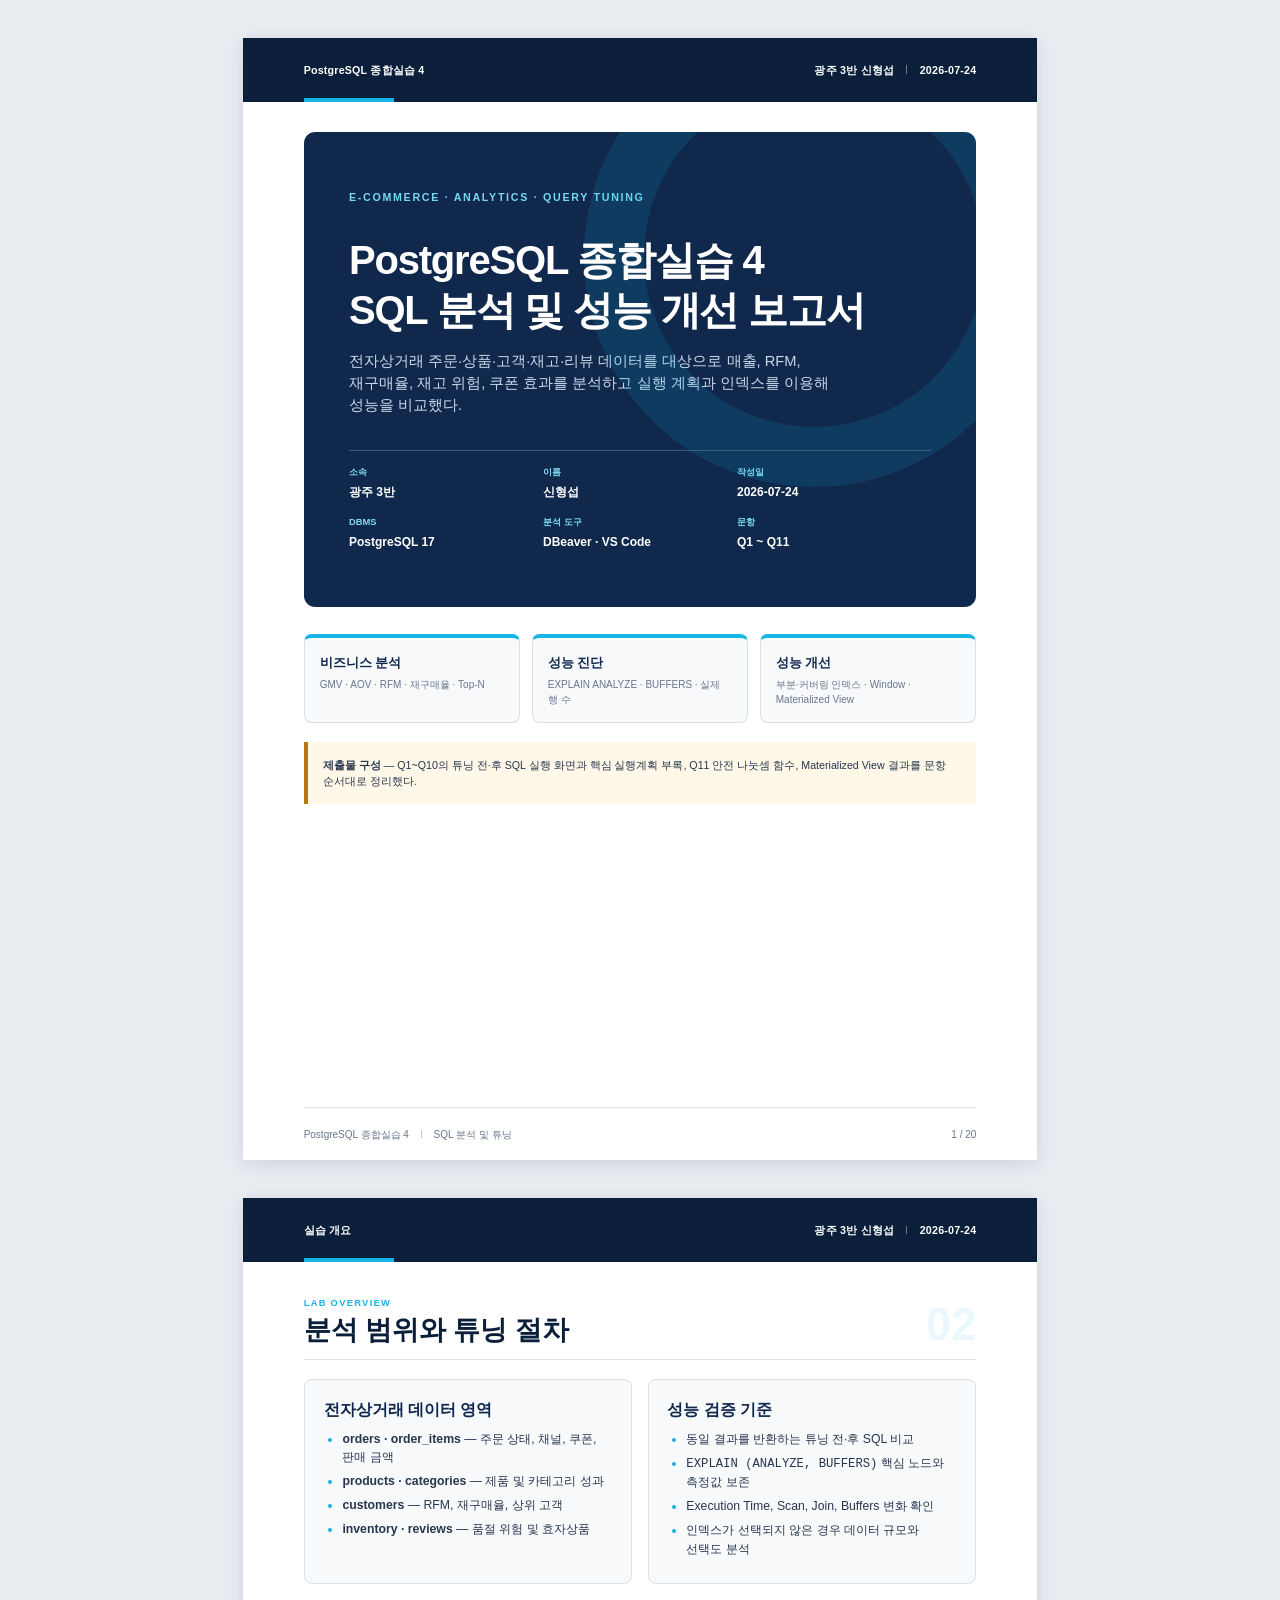
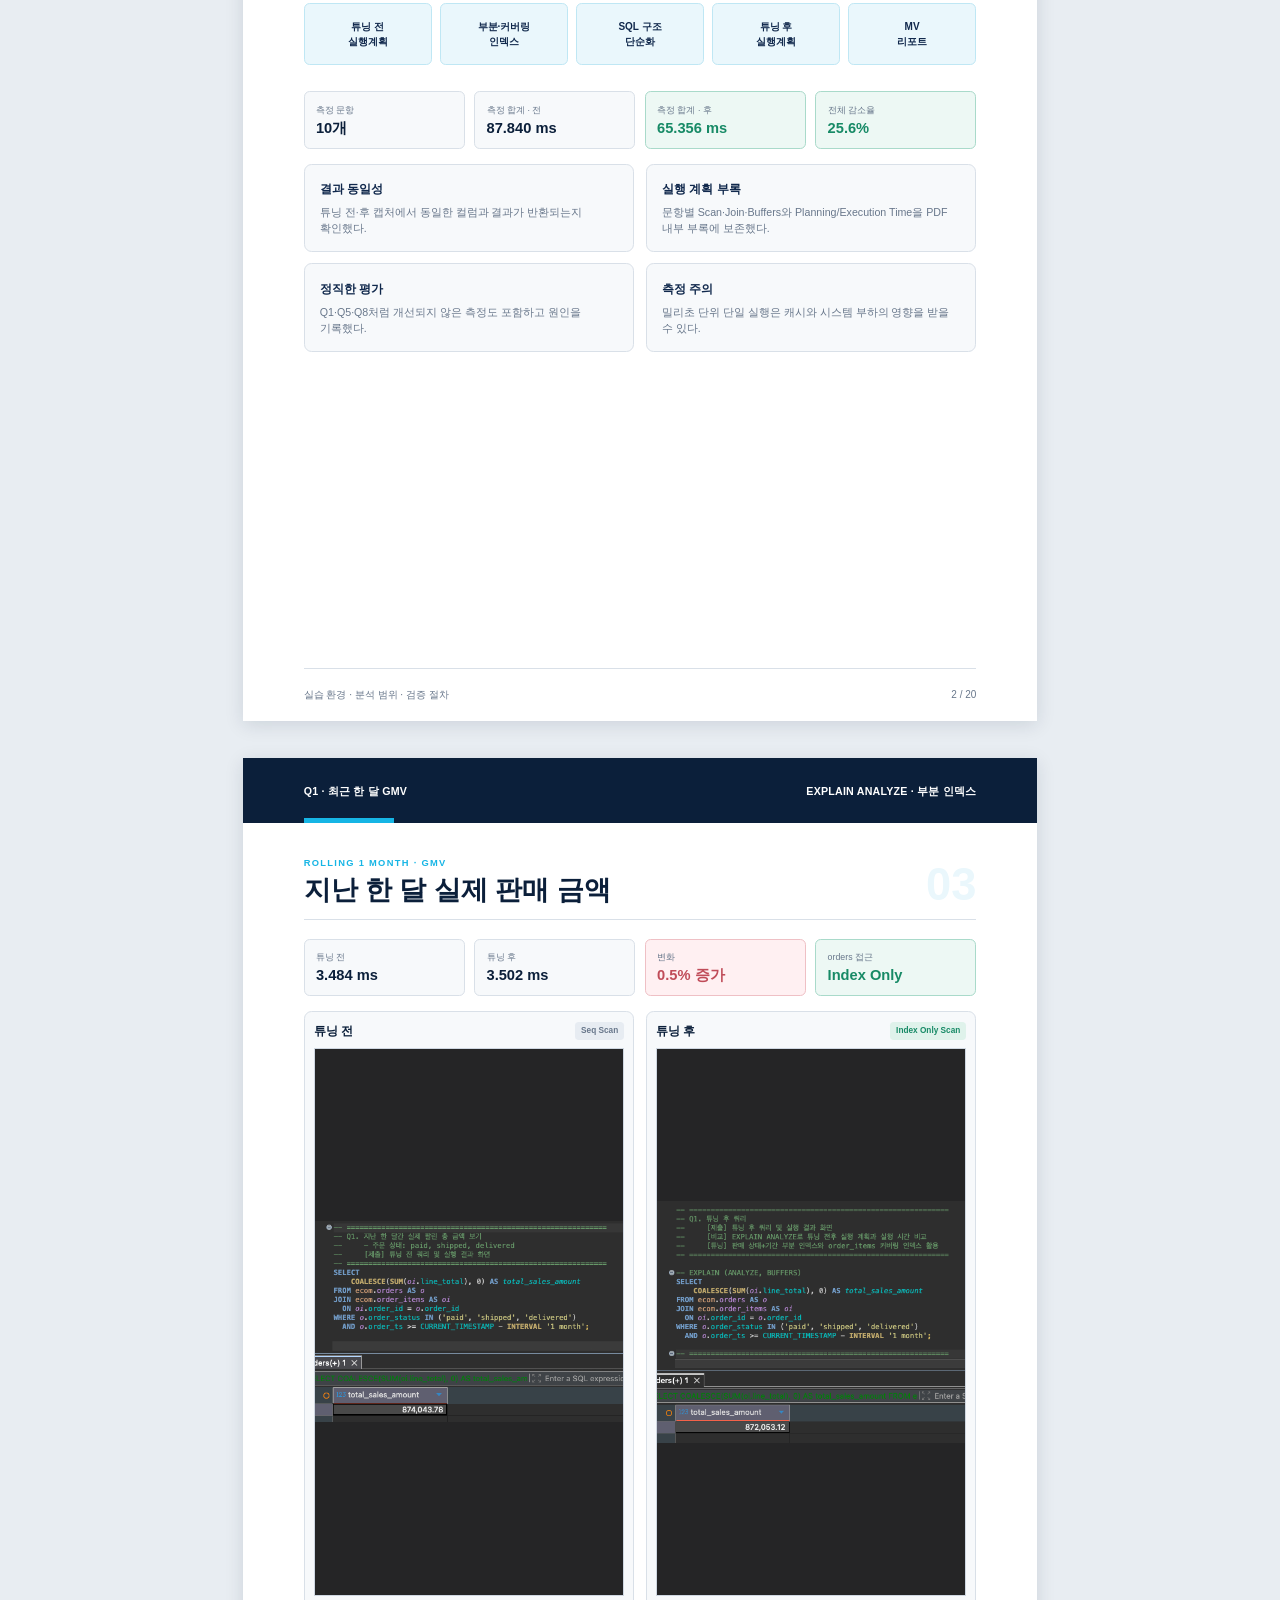
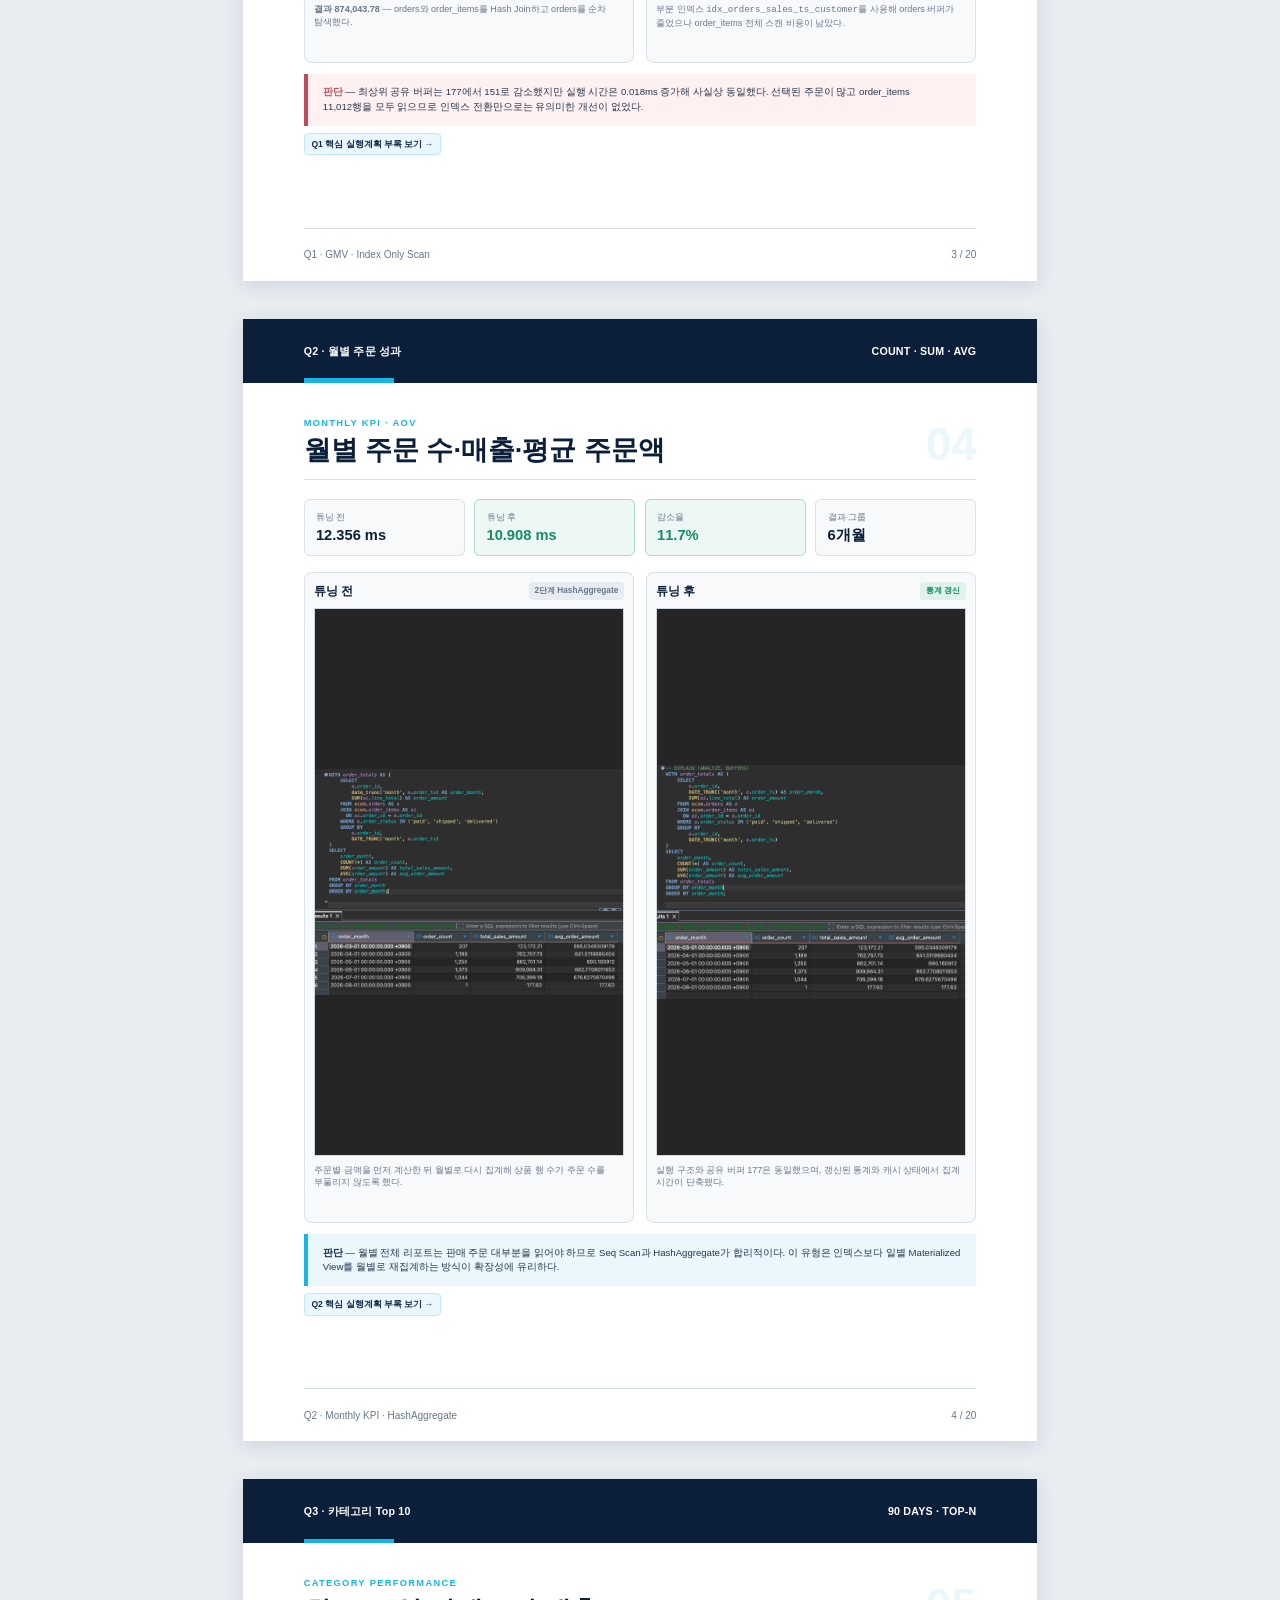
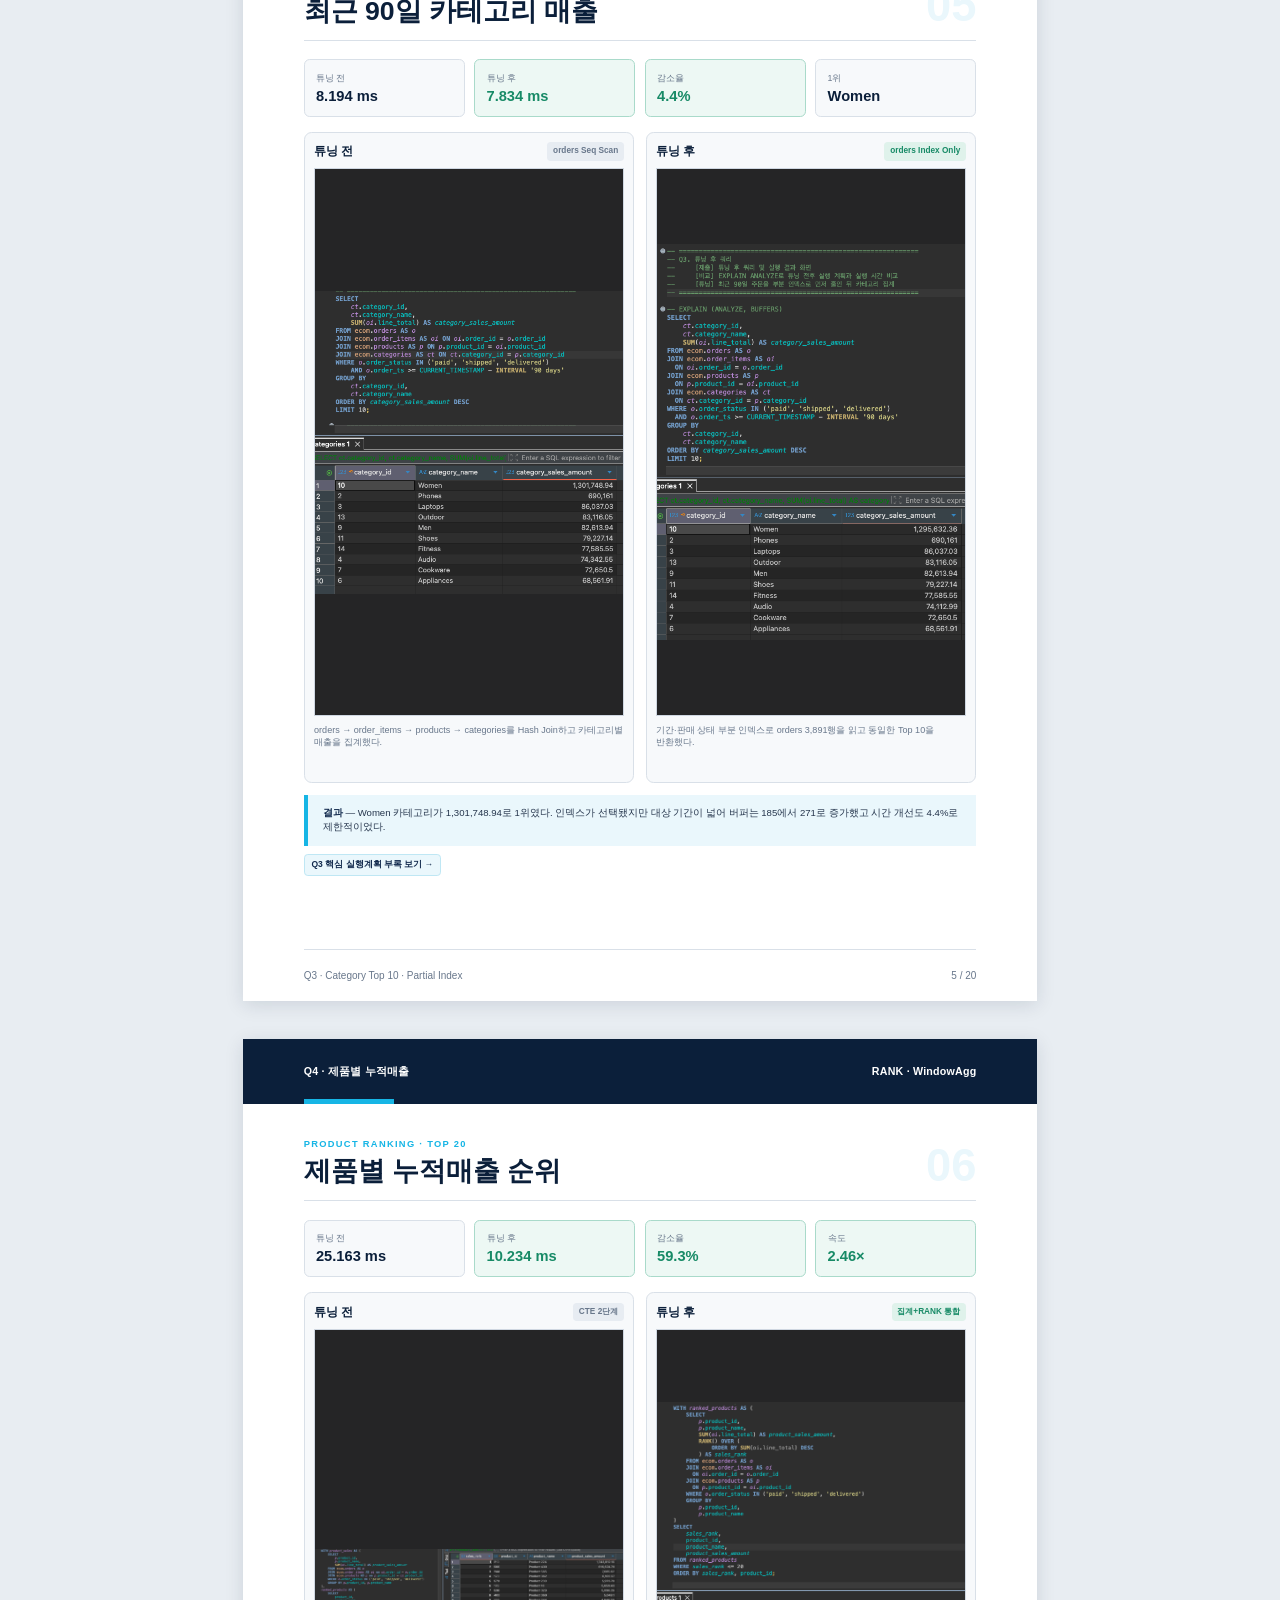
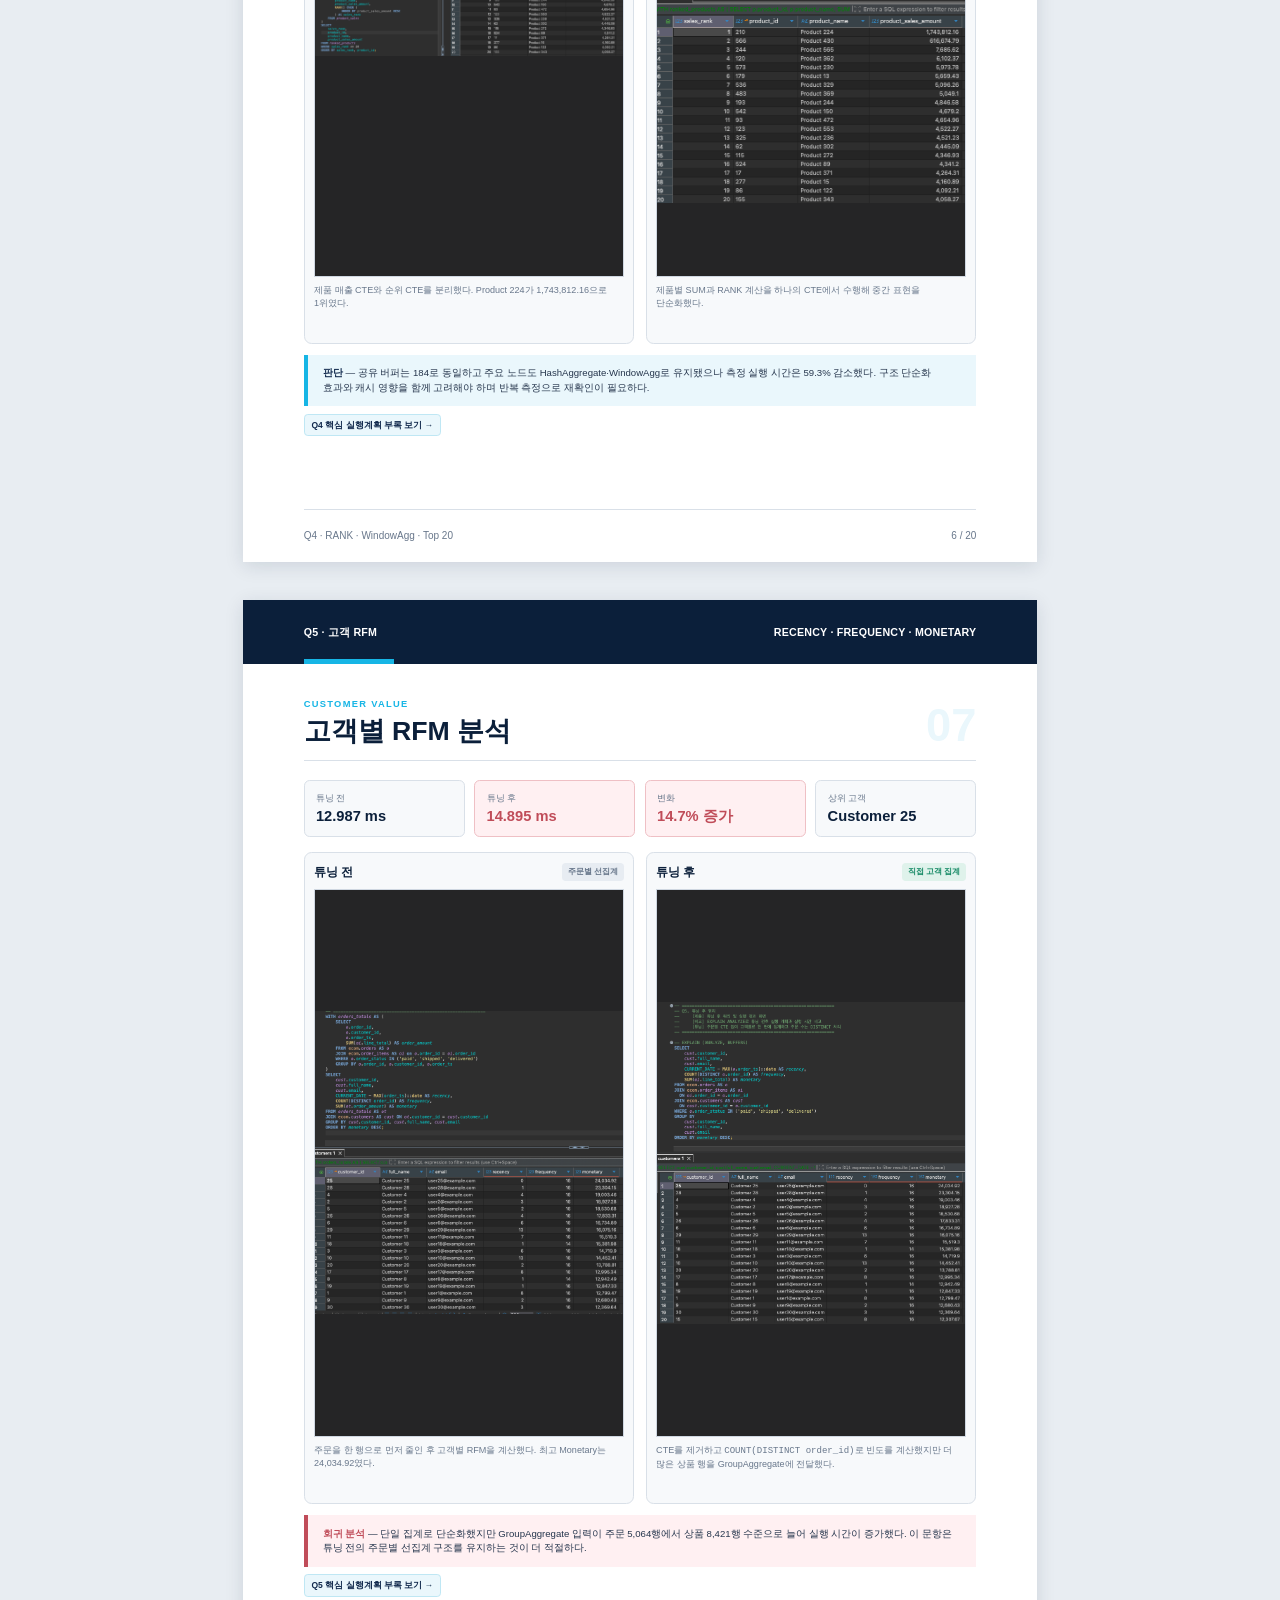
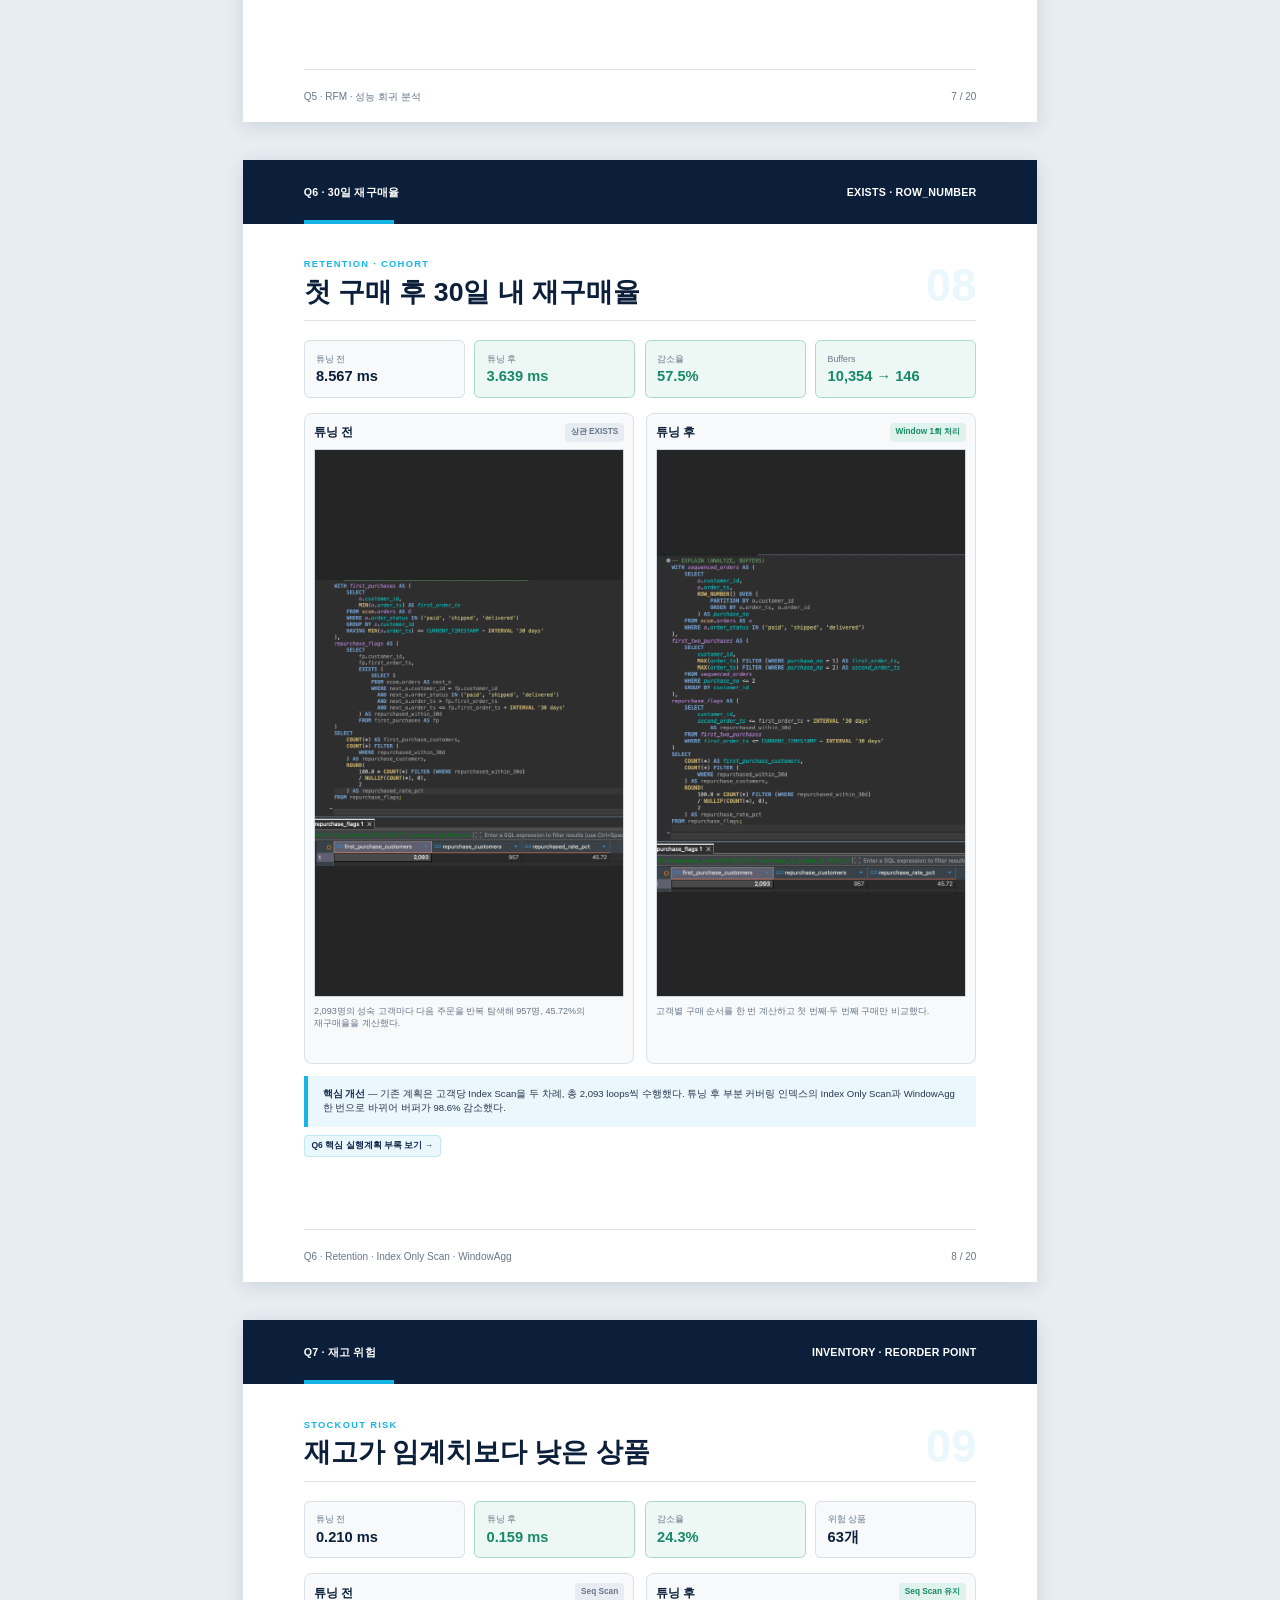
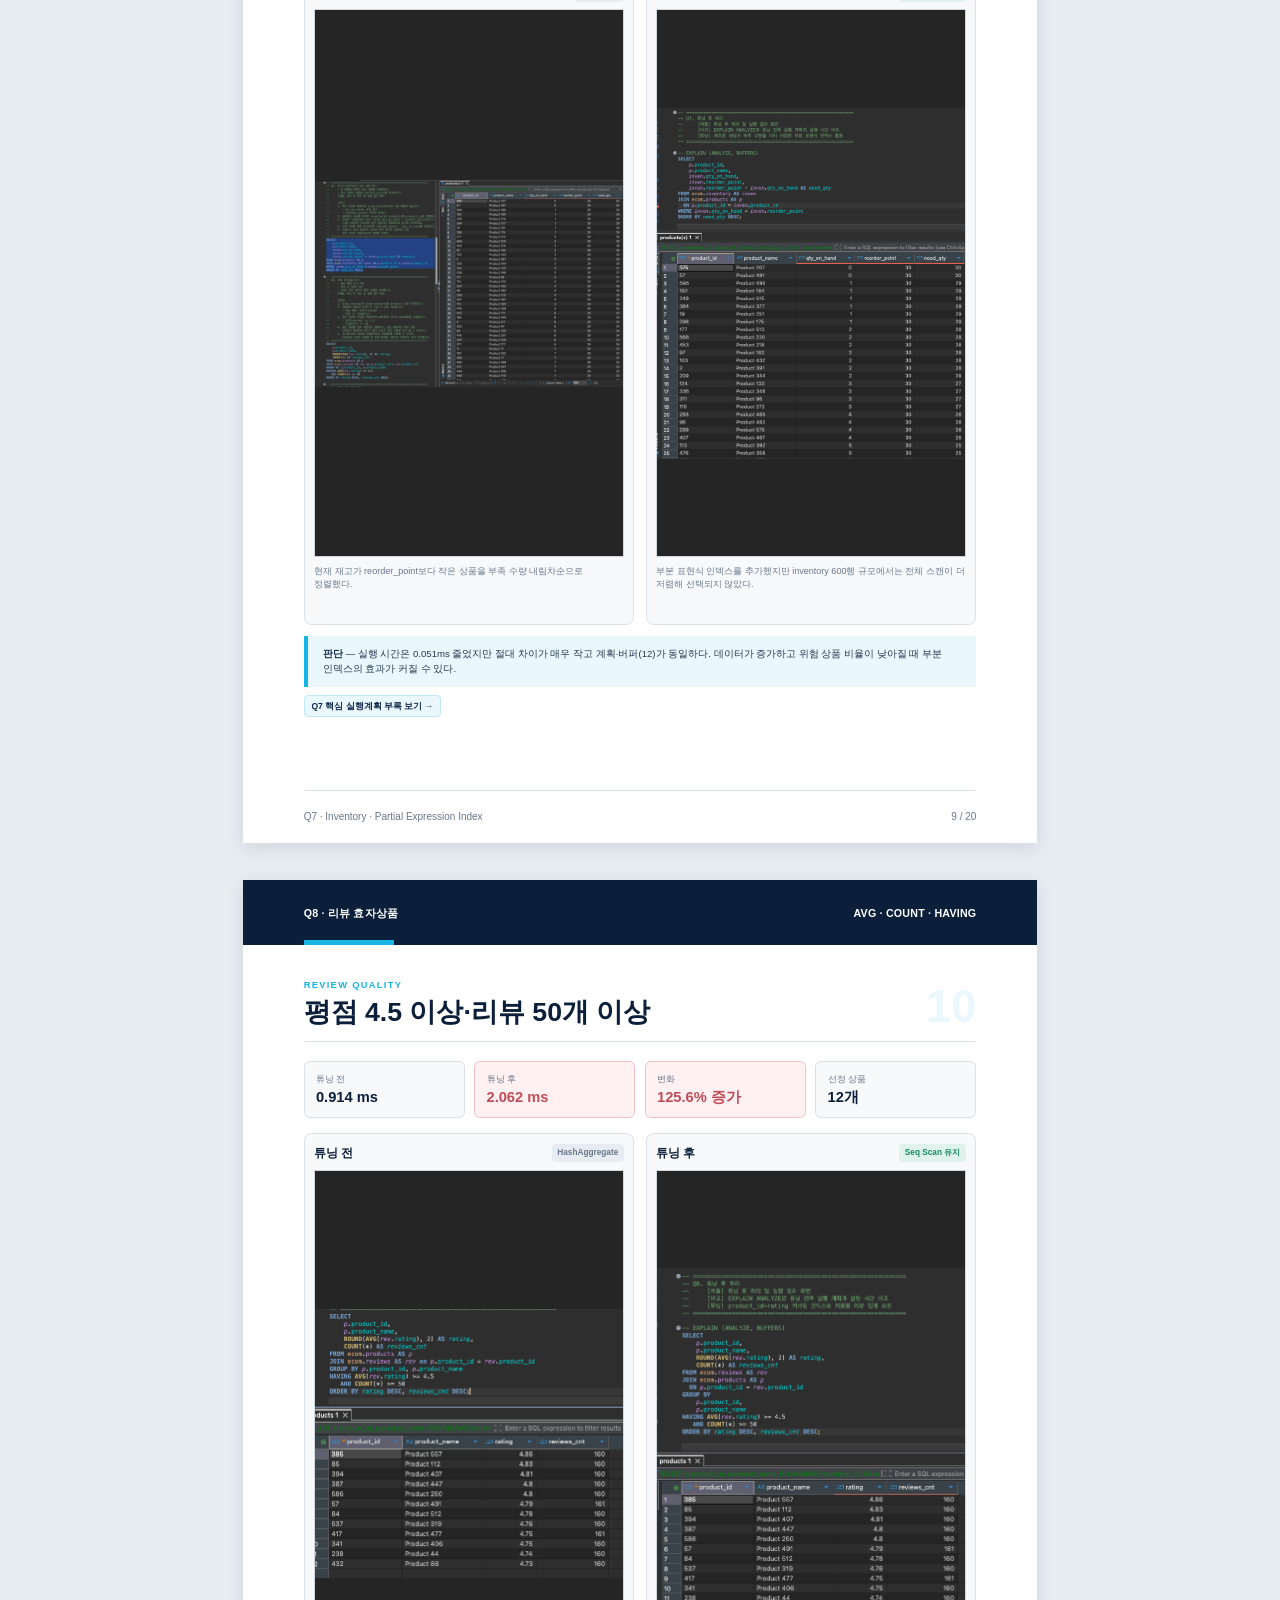
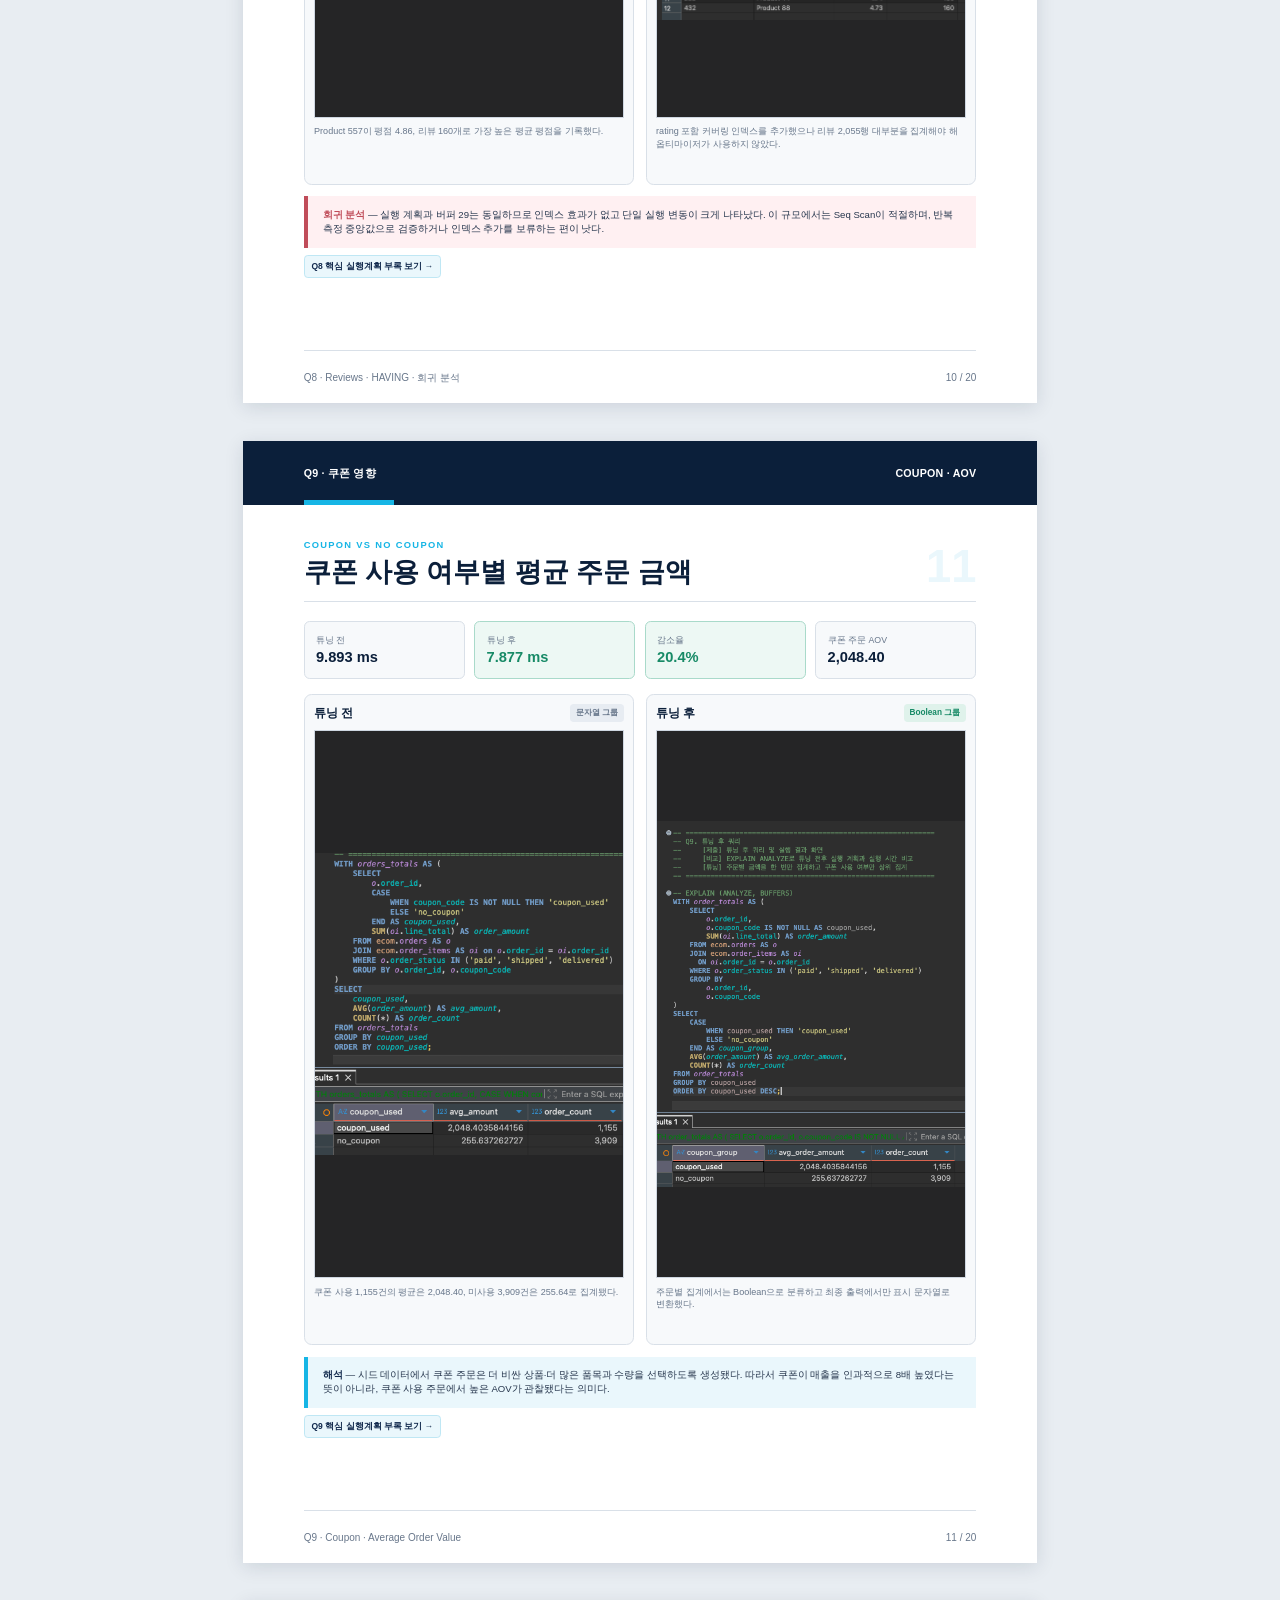
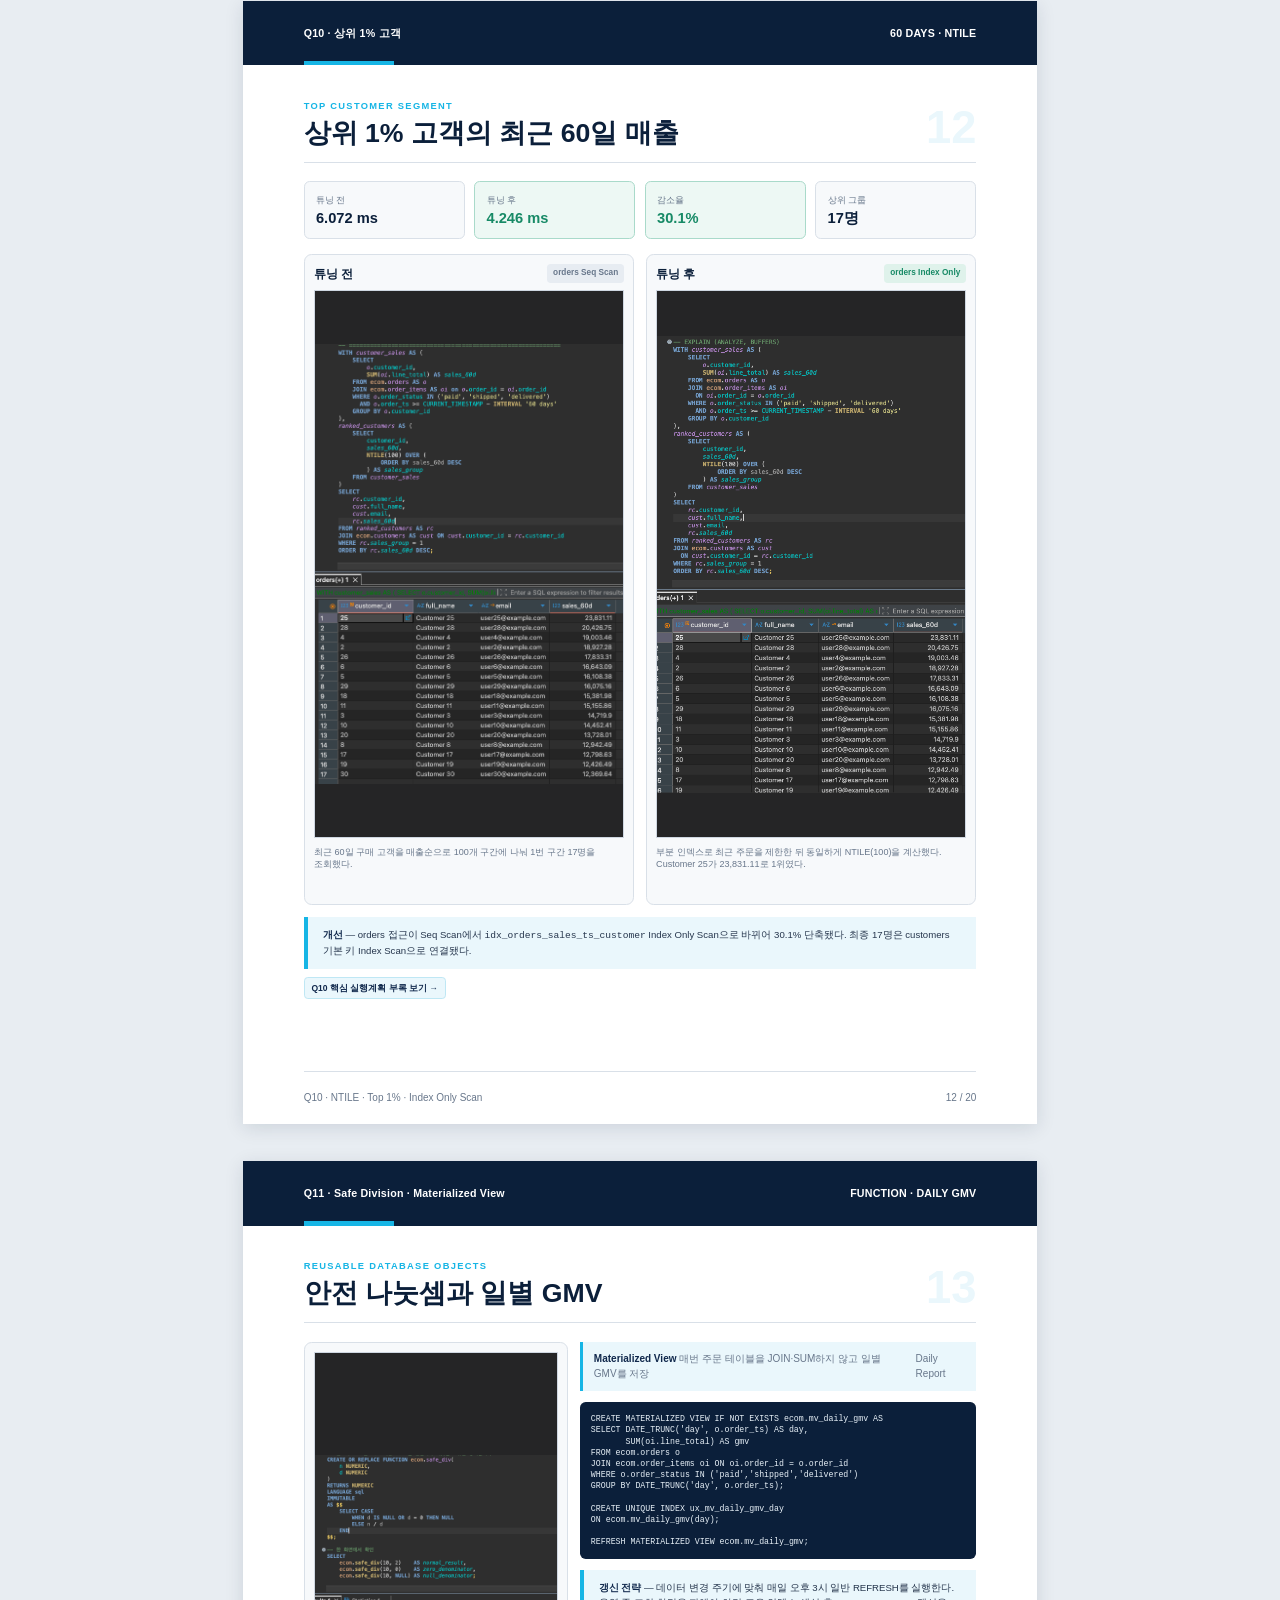
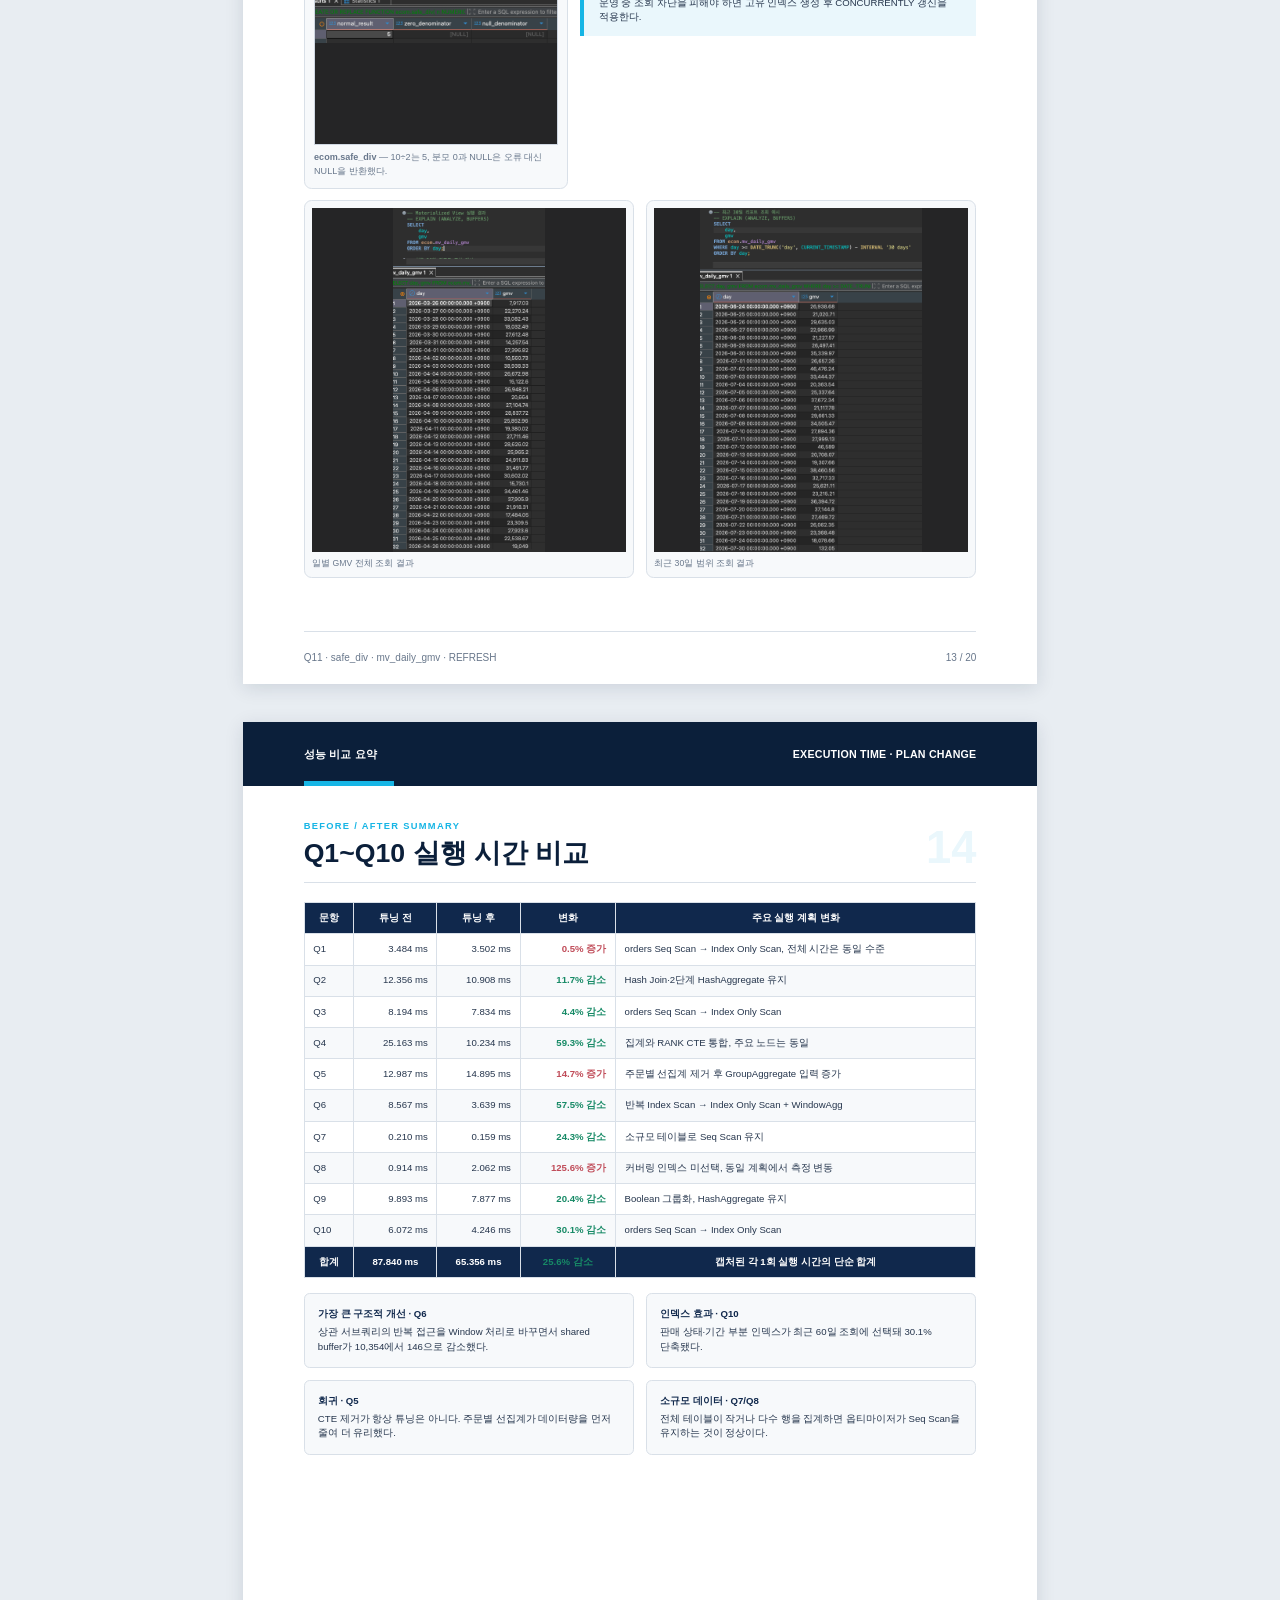
==== commit e608bedb: "updated_daty3" ====
--- a/report/0724_day3/index.html
+++ b/report/0724_day3/index.html
@@ -8,7 +8,7 @@
 </head>
 <body>
   <main class="report">
-    <!-- 1 / 17 -->
+    <!-- 1 / 20 -->
     <section class="page" aria-label="표지">
       <header class="page-header">
         <span>PostgreSQL 종합실습 4</span>
@@ -33,12 +33,12 @@
           <article><b>성능 진단</b><span>EXPLAIN ANALYZE · BUFFERS · 실제 행 수</span></article>
           <article><b>성능 개선</b><span>부분·커버링 인덱스 · Window · Materialized View</span></article>
         </div>
-        <div class="submission-note"><strong>제출물 구성</strong> — Q1~Q10의 튜닝 전·후 SQL 실행 화면과 JSON 실행 계획, Q11 안전 나눗셈 함수, Materialized View 결과를 문항 순서대로 정리했다.</div>
-      </div>
-      <footer class="page-footer"><span>PostgreSQL 종합실습 4 <i></i> SQL 분석 및 튜닝</span><span>1 / 17</span></footer>
-    </section>
-
-    <!-- 2 / 17 -->
+        <div class="submission-note"><strong>제출물 구성</strong> — Q1~Q10의 튜닝 전·후 SQL 실행 화면과 핵심 실행계획 부록, Q11 안전 나눗셈 함수, Materialized View 결과를 문항 순서대로 정리했다.</div>
+      </div>
+      <footer class="page-footer"><span>PostgreSQL 종합실습 4 <i></i> SQL 분석 및 튜닝</span><span>1 / 20</span></footer>
+    </section>
+
+    <!-- 2 / 20 -->
     <section class="page" aria-label="실습 개요">
       <header class="page-header"><span>실습 개요</span><span>광주 3반 신형섭 <i></i> 2026-07-24</span></header>
       <div class="page-body">
@@ -57,7 +57,7 @@
             <h2>성능 검증 기준</h2>
             <ul>
               <li>동일 결과를 반환하는 튜닝 전·후 SQL 비교</li>
-              <li><code>EXPLAIN (ANALYZE, BUFFERS)</code> JSON 원본 보존</li>
+              <li><code>EXPLAIN (ANALYZE, BUFFERS)</code> 핵심 노드와 측정값 보존</li>
               <li>Execution Time, Scan, Join, Buffers 변화 확인</li>
               <li>인덱스가 선택되지 않은 경우 데이터 규모와 선택도 분석</li>
             </ul>
@@ -78,16 +78,16 @@
         </div>
         <div class="check-list">
           <article class="check-card"><strong>결과 동일성</strong><p>튜닝 전·후 캡처에서 동일한 컬럼과 결과가 반환되는지 확인했다.</p></article>
-          <article class="check-card"><strong>실행 계획 원본</strong><p>문항별 JSON 파일에 SQL 전체와 실행 계획, Planning/Execution Time을 보존했다.</p></article>
+          <article class="check-card"><strong>실행 계획 부록</strong><p>문항별 Scan·Join·Buffers와 Planning/Execution Time을 PDF 내부 부록에 보존했다.</p></article>
           <article class="check-card"><strong>정직한 평가</strong><p>Q1·Q5·Q8처럼 개선되지 않은 측정도 포함하고 원인을 기록했다.</p></article>
           <article class="check-card"><strong>측정 주의</strong><p>밀리초 단위 단일 실행은 캐시와 시스템 부하의 영향을 받을 수 있다.</p></article>
         </div>
       </div>
-      <footer class="page-footer"><span>실습 환경 · 분석 범위 · 검증 절차</span><span>2 / 17</span></footer>
-    </section>
-
-    <!-- 3 / 17 -->
-    <section class="page" aria-label="Q1 최근 한 달 실제 판매 금액">
+      <footer class="page-footer"><span>실습 환경 · 분석 범위 · 검증 절차</span><span>2 / 20</span></footer>
+    </section>
+
+    <!-- 3 / 20 -->
+    <section class="page" id="q01" aria-label="Q1 최근 한 달 실제 판매 금액">
       <header class="page-header"><span>Q1 · 최근 한 달 GMV</span><span>EXPLAIN ANALYZE · 부분 인덱스</span></header>
       <div class="page-body">
         <div class="page-heading"><div><span class="eyebrow">ROLLING 1 MONTH · GMV</span><h1>지난 한 달 실제 판매 금액</h1></div><strong>03</strong></div>
@@ -101,21 +101,22 @@
           <figure class="compare-figure">
             <h2>튜닝 전 <span>Seq Scan</span></h2>
             <a class="image-link" href="../../result/0724_day3/total4_1.png"><img src="../../result/0724_day3/total4_1.png" alt="Q1 튜닝 전 SQL과 결과"></a>
-            <figcaption><strong>결과 874,043.78</strong> — orders와 order_items를 Hash Join하고 orders를 순차 탐색했다.<div class="plan-links"><a class="plan-link" href="../../result/0724_day3/q01_before_explain.json.json">튜닝 전 JSON</a></div></figcaption>
+            <figcaption><strong>결과 874,043.78</strong> — orders와 order_items를 Hash Join하고 orders를 순차 탐색했다.</figcaption>
           </figure>
           <figure class="compare-figure after">
             <h2>튜닝 후 <span>Index Only Scan</span></h2>
             <a class="image-link" href="../../result/0724_day3/total4_1_tuned.png"><img src="../../result/0724_day3/total4_1_tuned.png" alt="Q1 튜닝 후 SQL과 결과"></a>
-            <figcaption>부분 인덱스 <code>idx_orders_sales_ts_customer</code>를 사용해 orders 버퍼가 줄었으나 order_items 전체 스캔 비용이 남았다.<div class="plan-links"><a class="plan-link" href="../../result/0724_day3/q01_after_explain.json.json">튜닝 후 JSON</a></div></figcaption>
+            <figcaption>부분 인덱스 <code>idx_orders_sales_ts_customer</code>를 사용해 orders 버퍼가 줄었으나 order_items 전체 스캔 비용이 남았다.</figcaption>
           </figure>
         </div>
         <div class="analysis-box warning"><strong>판단</strong> — 최상위 공유 버퍼는 177에서 151로 감소했지만 실행 시간은 0.018ms 증가해 사실상 동일했다. 선택된 주문이 많고 order_items 11,012행을 모두 읽으므로 인덱스 전환만으로는 유의미한 개선이 없었다.</div>
-      </div>
-      <footer class="page-footer"><span>Q1 · GMV · Index Only Scan</span><span>3 / 17</span></footer>
-    </section>
-
-    <!-- 4 / 17 -->
-    <section class="page" aria-label="Q2 월별 주문 성과">
+        <div class="appendix-nav"><a class="appendix-link" href="#plan-q01">Q1 핵심 실행계획 부록 보기 →</a></div>
+      </div>
+      <footer class="page-footer"><span>Q1 · GMV · Index Only Scan</span><span>3 / 20</span></footer>
+    </section>
+
+    <!-- 4 / 20 -->
+    <section class="page" id="q02" aria-label="Q2 월별 주문 성과">
       <header class="page-header"><span>Q2 · 월별 주문 성과</span><span>COUNT · SUM · AVG</span></header>
       <div class="page-body">
         <div class="page-heading"><div><span class="eyebrow">MONTHLY KPI · AOV</span><h1>월별 주문 수·매출·평균 주문액</h1></div><strong>04</strong></div>
@@ -129,21 +130,22 @@
           <figure class="compare-figure">
             <h2>튜닝 전 <span>2단계 HashAggregate</span></h2>
             <a class="image-link" href="../../result/0724_day3/total4_2.png"><img src="../../result/0724_day3/total4_2.png" alt="Q2 튜닝 전 SQL과 결과"></a>
-            <figcaption>주문별 금액을 먼저 계산한 뒤 월별로 다시 집계해 상품 행 수가 주문 수를 부풀리지 않도록 했다.<div class="plan-links"><a class="plan-link" href="../../result/0724_day3/q02_before_explain.json.json">튜닝 전 JSON</a></div></figcaption>
+            <figcaption>주문별 금액을 먼저 계산한 뒤 월별로 다시 집계해 상품 행 수가 주문 수를 부풀리지 않도록 했다.</figcaption>
           </figure>
           <figure class="compare-figure after">
             <h2>튜닝 후 <span>통계 갱신</span></h2>
             <a class="image-link" href="../../result/0724_day3/total4_2_tuned.png"><img src="../../result/0724_day3/total4_2_tuned.png" alt="Q2 튜닝 후 SQL과 결과"></a>
-            <figcaption>실행 구조와 공유 버퍼 177은 동일했으며, 갱신된 통계와 캐시 상태에서 집계 시간이 단축됐다.<div class="plan-links"><a class="plan-link" href="../../result/0724_day3/q02_after_explain.json">튜닝 후 JSON</a></div></figcaption>
+            <figcaption>실행 구조와 공유 버퍼 177은 동일했으며, 갱신된 통계와 캐시 상태에서 집계 시간이 단축됐다.</figcaption>
           </figure>
         </div>
         <div class="analysis-box"><strong>판단</strong> — 월별 전체 리포트는 판매 주문 대부분을 읽어야 하므로 Seq Scan과 HashAggregate가 합리적이다. 이 유형은 인덱스보다 일별 Materialized View를 월별로 재집계하는 방식이 확장성에 유리하다.</div>
-      </div>
-      <footer class="page-footer"><span>Q2 · Monthly KPI · HashAggregate</span><span>4 / 17</span></footer>
-    </section>
-
-    <!-- 5 / 17 -->
-    <section class="page" aria-label="Q3 최근 90일 카테고리 Top 10">
+        <div class="appendix-nav"><a class="appendix-link" href="#plan-q02">Q2 핵심 실행계획 부록 보기 →</a></div>
+      </div>
+      <footer class="page-footer"><span>Q2 · Monthly KPI · HashAggregate</span><span>4 / 20</span></footer>
+    </section>
+
+    <!-- 5 / 20 -->
+    <section class="page" id="q03" aria-label="Q3 최근 90일 카테고리 Top 10">
       <header class="page-header"><span>Q3 · 카테고리 Top 10</span><span>90 DAYS · TOP-N</span></header>
       <div class="page-body">
         <div class="page-heading"><div><span class="eyebrow">CATEGORY PERFORMANCE</span><h1>최근 90일 카테고리 매출</h1></div><strong>05</strong></div>
@@ -157,21 +159,22 @@
           <figure class="compare-figure">
             <h2>튜닝 전 <span>orders Seq Scan</span></h2>
             <a class="image-link" href="../../result/0724_day3/total4_3.png"><img src="../../result/0724_day3/total4_3.png" alt="Q3 튜닝 전 SQL과 결과"></a>
-            <figcaption>orders → order_items → products → categories를 Hash Join하고 카테고리별 매출을 집계했다.<div class="plan-links"><a class="plan-link" href="../../result/0724_day3/q03_before_explain.json.json">튜닝 전 JSON</a></div></figcaption>
+            <figcaption>orders → order_items → products → categories를 Hash Join하고 카테고리별 매출을 집계했다.</figcaption>
           </figure>
           <figure class="compare-figure after">
             <h2>튜닝 후 <span>orders Index Only</span></h2>
             <a class="image-link" href="../../result/0724_day3/total4_3_tuned.png"><img src="../../result/0724_day3/total4_3_tuned.png" alt="Q3 튜닝 후 SQL과 결과"></a>
-            <figcaption>기간·판매 상태 부분 인덱스로 orders 3,891행을 읽고 동일한 Top 10을 반환했다.<div class="plan-links"><a class="plan-link" href="../../result/0724_day3/q03_after_explain.json">튜닝 후 JSON</a></div></figcaption>
+            <figcaption>기간·판매 상태 부분 인덱스로 orders 3,891행을 읽고 동일한 Top 10을 반환했다.</figcaption>
           </figure>
         </div>
         <div class="analysis-box"><strong>결과</strong> — Women 카테고리가 1,301,748.94로 1위였다. 인덱스가 선택됐지만 대상 기간이 넓어 버퍼는 185에서 271로 증가했고 시간 개선도 4.4%로 제한적이었다.</div>
-      </div>
-      <footer class="page-footer"><span>Q3 · Category Top 10 · Partial Index</span><span>5 / 17</span></footer>
-    </section>
-
-    <!-- 6 / 17 -->
-    <section class="page" aria-label="Q4 제품별 누적매출 순위">
+        <div class="appendix-nav"><a class="appendix-link" href="#plan-q03">Q3 핵심 실행계획 부록 보기 →</a></div>
+      </div>
+      <footer class="page-footer"><span>Q3 · Category Top 10 · Partial Index</span><span>5 / 20</span></footer>
+    </section>
+
+    <!-- 6 / 20 -->
+    <section class="page" id="q04" aria-label="Q4 제품별 누적매출 순위">
       <header class="page-header"><span>Q4 · 제품별 누적매출</span><span>RANK · WindowAgg</span></header>
       <div class="page-body">
         <div class="page-heading"><div><span class="eyebrow">PRODUCT RANKING · TOP 20</span><h1>제품별 누적매출 순위</h1></div><strong>06</strong></div>
@@ -185,21 +188,22 @@
           <figure class="compare-figure">
             <h2>튜닝 전 <span>CTE 2단계</span></h2>
             <a class="image-link" href="../../result/0724_day3/total4_4.png"><img src="../../result/0724_day3/total4_4.png" alt="Q4 튜닝 전 SQL과 결과"></a>
-            <figcaption>제품 매출 CTE와 순위 CTE를 분리했다. Product 224가 1,743,812.16으로 1위였다.<div class="plan-links"><a class="plan-link" href="../../result/0724_day3/q04_before_explain.json">튜닝 전 JSON</a></div></figcaption>
+            <figcaption>제품 매출 CTE와 순위 CTE를 분리했다. Product 224가 1,743,812.16으로 1위였다.</figcaption>
           </figure>
           <figure class="compare-figure after">
             <h2>튜닝 후 <span>집계+RANK 통합</span></h2>
             <a class="image-link" href="../../result/0724_day3/total4_4_tuned.png"><img src="../../result/0724_day3/total4_4_tuned.png" alt="Q4 튜닝 후 SQL과 결과"></a>
-            <figcaption>제품별 SUM과 RANK 계산을 하나의 CTE에서 수행해 중간 표현을 단순화했다.<div class="plan-links"><a class="plan-link" href="../../result/0724_day3/q04_after_explain.json">튜닝 후 JSON</a></div></figcaption>
+            <figcaption>제품별 SUM과 RANK 계산을 하나의 CTE에서 수행해 중간 표현을 단순화했다.</figcaption>
           </figure>
         </div>
         <div class="analysis-box"><strong>판단</strong> — 공유 버퍼는 184로 동일하고 주요 노드도 HashAggregate·WindowAgg로 유지됐으나 측정 실행 시간은 59.3% 감소했다. 구조 단순화 효과와 캐시 영향을 함께 고려해야 하며 반복 측정으로 재확인이 필요하다.</div>
-      </div>
-      <footer class="page-footer"><span>Q4 · RANK · WindowAgg · Top 20</span><span>6 / 17</span></footer>
-    </section>
-
-    <!-- 7 / 17 -->
-    <section class="page" aria-label="Q5 고객 RFM">
+        <div class="appendix-nav"><a class="appendix-link" href="#plan-q04">Q4 핵심 실행계획 부록 보기 →</a></div>
+      </div>
+      <footer class="page-footer"><span>Q4 · RANK · WindowAgg · Top 20</span><span>6 / 20</span></footer>
+    </section>
+
+    <!-- 7 / 20 -->
+    <section class="page" id="q05" aria-label="Q5 고객 RFM">
       <header class="page-header"><span>Q5 · 고객 RFM</span><span>RECENCY · FREQUENCY · MONETARY</span></header>
       <div class="page-body">
         <div class="page-heading"><div><span class="eyebrow">CUSTOMER VALUE</span><h1>고객별 RFM 분석</h1></div><strong>07</strong></div>
@@ -213,21 +217,22 @@
           <figure class="compare-figure">
             <h2>튜닝 전 <span>주문별 선집계</span></h2>
             <a class="image-link" href="../../result/0724_day3/total4_5.png"><img src="../../result/0724_day3/total4_5.png" alt="Q5 튜닝 전 SQL과 결과"></a>
-            <figcaption>주문을 한 행으로 먼저 줄인 후 고객별 RFM을 계산했다. 최고 Monetary는 24,034.92였다.<div class="plan-links"><a class="plan-link" href="../../result/0724_day3/q05_before_explain.json.json">튜닝 전 JSON</a></div></figcaption>
+            <figcaption>주문을 한 행으로 먼저 줄인 후 고객별 RFM을 계산했다. 최고 Monetary는 24,034.92였다.</figcaption>
           </figure>
           <figure class="compare-figure after">
             <h2>튜닝 후 <span>직접 고객 집계</span></h2>
             <a class="image-link" href="../../result/0724_day3/total4_5_tuned.png"><img src="../../result/0724_day3/total4_5_tuned.png" alt="Q5 튜닝 후 SQL과 결과"></a>
-            <figcaption>CTE를 제거하고 <code>COUNT(DISTINCT order_id)</code>로 빈도를 계산했지만 더 많은 상품 행을 GroupAggregate에 전달했다.<div class="plan-links"><a class="plan-link" href="../../result/0724_day3/q05_after_explain.json">튜닝 후 JSON</a></div></figcaption>
+            <figcaption>CTE를 제거하고 <code>COUNT(DISTINCT order_id)</code>로 빈도를 계산했지만 더 많은 상품 행을 GroupAggregate에 전달했다.</figcaption>
           </figure>
         </div>
         <div class="analysis-box warning"><strong>회귀 분석</strong> — 단일 집계로 단순화했지만 GroupAggregate 입력이 주문 5,064행에서 상품 8,421행 수준으로 늘어 실행 시간이 증가했다. 이 문항은 튜닝 전의 주문별 선집계 구조를 유지하는 것이 더 적절하다.</div>
-      </div>
-      <footer class="page-footer"><span>Q5 · RFM · 성능 회귀 분석</span><span>7 / 17</span></footer>
-    </section>
-
-    <!-- 8 / 17 -->
-    <section class="page" aria-label="Q6 30일 재구매율">
+        <div class="appendix-nav"><a class="appendix-link" href="#plan-q05">Q5 핵심 실행계획 부록 보기 →</a></div>
+      </div>
+      <footer class="page-footer"><span>Q5 · RFM · 성능 회귀 분석</span><span>7 / 20</span></footer>
+    </section>
+
+    <!-- 8 / 20 -->
+    <section class="page" id="q06" aria-label="Q6 30일 재구매율">
       <header class="page-header"><span>Q6 · 30일 재구매율</span><span>EXISTS · ROW_NUMBER</span></header>
       <div class="page-body">
         <div class="page-heading"><div><span class="eyebrow">RETENTION · COHORT</span><h1>첫 구매 후 30일 내 재구매율</h1></div><strong>08</strong></div>
@@ -241,21 +246,22 @@
           <figure class="compare-figure">
             <h2>튜닝 전 <span>상관 EXISTS</span></h2>
             <a class="image-link" href="../../result/0724_day3/total4_6.png"><img src="../../result/0724_day3/total4_6.png" alt="Q6 튜닝 전 SQL과 결과"></a>
-            <figcaption>2,093명의 성숙 고객마다 다음 주문을 반복 탐색해 957명, 45.72%의 재구매율을 계산했다.<div class="plan-links"><a class="plan-link" href="../../result/0724_day3/q06_before_explain.json.json">튜닝 전 JSON</a></div></figcaption>
+            <figcaption>2,093명의 성숙 고객마다 다음 주문을 반복 탐색해 957명, 45.72%의 재구매율을 계산했다.</figcaption>
           </figure>
           <figure class="compare-figure after">
             <h2>튜닝 후 <span>Window 1회 처리</span></h2>
             <a class="image-link" href="../../result/0724_day3/total4_6_tuned.png"><img src="../../result/0724_day3/total4_6_tuned.png" alt="Q6 튜닝 후 SQL과 결과"></a>
-            <figcaption>고객별 구매 순서를 한 번 계산하고 첫 번째·두 번째 구매만 비교했다.<div class="plan-links"><a class="plan-link" href="../../result/0724_day3/q06_after_explain.json">튜닝 후 JSON</a></div></figcaption>
+            <figcaption>고객별 구매 순서를 한 번 계산하고 첫 번째·두 번째 구매만 비교했다.</figcaption>
           </figure>
         </div>
         <div class="analysis-box"><strong>핵심 개선</strong> — 기존 계획은 고객당 Index Scan을 두 차례, 총 2,093 loops씩 수행했다. 튜닝 후 부분 커버링 인덱스의 Index Only Scan과 WindowAgg 한 번으로 바뀌어 버퍼가 98.6% 감소했다.</div>
-      </div>
-      <footer class="page-footer"><span>Q6 · Retention · Index Only Scan · WindowAgg</span><span>8 / 17</span></footer>
-    </section>
-
-    <!-- 9 / 17 -->
-    <section class="page" aria-label="Q7 재고 부족 상품">
+        <div class="appendix-nav"><a class="appendix-link" href="#plan-q06">Q6 핵심 실행계획 부록 보기 →</a></div>
+      </div>
+      <footer class="page-footer"><span>Q6 · Retention · Index Only Scan · WindowAgg</span><span>8 / 20</span></footer>
+    </section>
+
+    <!-- 9 / 20 -->
+    <section class="page" id="q07" aria-label="Q7 재고 부족 상품">
       <header class="page-header"><span>Q7 · 재고 위험</span><span>INVENTORY · REORDER POINT</span></header>
       <div class="page-body">
         <div class="page-heading"><div><span class="eyebrow">STOCKOUT RISK</span><h1>재고가 임계치보다 낮은 상품</h1></div><strong>09</strong></div>
@@ -269,21 +275,22 @@
           <figure class="compare-figure">
             <h2>튜닝 전 <span>Seq Scan</span></h2>
             <a class="image-link" href="../../result/0724_day3/total4_7.png"><img src="../../result/0724_day3/total4_7.png" alt="Q7 튜닝 전 SQL과 결과"></a>
-            <figcaption>현재 재고가 reorder_point보다 작은 상품을 부족 수량 내림차순으로 정렬했다.<div class="plan-links"><a class="plan-link" href="../../result/0724_day3/q07_before_explain.json.json">튜닝 전 JSON</a></div></figcaption>
+            <figcaption>현재 재고가 reorder_point보다 작은 상품을 부족 수량 내림차순으로 정렬했다.</figcaption>
           </figure>
           <figure class="compare-figure after">
             <h2>튜닝 후 <span>Seq Scan 유지</span></h2>
             <a class="image-link" href="../../result/0724_day3/total4_7_tuned.png"><img src="../../result/0724_day3/total4_7_tuned.png" alt="Q7 튜닝 후 SQL과 결과"></a>
-            <figcaption>부분 표현식 인덱스를 추가했지만 inventory 600행 규모에서는 전체 스캔이 더 저렴해 선택되지 않았다.<div class="plan-links"><a class="plan-link" href="../../result/0724_day3/q07_after_explain.json">튜닝 후 JSON</a></div></figcaption>
+            <figcaption>부분 표현식 인덱스를 추가했지만 inventory 600행 규모에서는 전체 스캔이 더 저렴해 선택되지 않았다.</figcaption>
           </figure>
         </div>
         <div class="analysis-box"><strong>판단</strong> — 실행 시간은 0.051ms 줄었지만 절대 차이가 매우 작고 계획·버퍼(12)가 동일하다. 데이터가 증가하고 위험 상품 비율이 낮아질 때 부분 인덱스의 효과가 커질 수 있다.</div>
-      </div>
-      <footer class="page-footer"><span>Q7 · Inventory · Partial Expression Index</span><span>9 / 17</span></footer>
-    </section>
-
-    <!-- 10 / 17 -->
-    <section class="page" aria-label="Q8 리뷰 효자상품">
+        <div class="appendix-nav"><a class="appendix-link" href="#plan-q07">Q7 핵심 실행계획 부록 보기 →</a></div>
+      </div>
+      <footer class="page-footer"><span>Q7 · Inventory · Partial Expression Index</span><span>9 / 20</span></footer>
+    </section>
+
+    <!-- 10 / 20 -->
+    <section class="page" id="q08" aria-label="Q8 리뷰 효자상품">
       <header class="page-header"><span>Q8 · 리뷰 효자상품</span><span>AVG · COUNT · HAVING</span></header>
       <div class="page-body">
         <div class="page-heading"><div><span class="eyebrow">REVIEW QUALITY</span><h1>평점 4.5 이상·리뷰 50개 이상</h1></div><strong>10</strong></div>
@@ -297,21 +304,22 @@
           <figure class="compare-figure">
             <h2>튜닝 전 <span>HashAggregate</span></h2>
             <a class="image-link" href="../../result/0724_day3/total4_8.png"><img src="../../result/0724_day3/total4_8.png" alt="Q8 튜닝 전 SQL과 결과"></a>
-            <figcaption>Product 557이 평점 4.86, 리뷰 160개로 가장 높은 평균 평점을 기록했다.<div class="plan-links"><a class="plan-link" href="../../result/0724_day3/q08_before_explain.json.json">튜닝 전 JSON</a></div></figcaption>
+            <figcaption>Product 557이 평점 4.86, 리뷰 160개로 가장 높은 평균 평점을 기록했다.</figcaption>
           </figure>
           <figure class="compare-figure after">
             <h2>튜닝 후 <span>Seq Scan 유지</span></h2>
             <a class="image-link" href="../../result/0724_day3/total4_8_tuned.png"><img src="../../result/0724_day3/total4_8_tuned.png" alt="Q8 튜닝 후 SQL과 결과"></a>
-            <figcaption>rating 포함 커버링 인덱스를 추가했으나 리뷰 2,055행 대부분을 집계해야 해 옵티마이저가 사용하지 않았다.<div class="plan-links"><a class="plan-link" href="../../result/0724_day3/q08_after_explain.json">튜닝 후 JSON</a></div></figcaption>
+            <figcaption>rating 포함 커버링 인덱스를 추가했으나 리뷰 2,055행 대부분을 집계해야 해 옵티마이저가 사용하지 않았다.</figcaption>
           </figure>
         </div>
         <div class="analysis-box warning"><strong>회귀 분석</strong> — 실행 계획과 버퍼 29는 동일하므로 인덱스 효과가 없고 단일 실행 변동이 크게 나타났다. 이 규모에서는 Seq Scan이 적절하며, 반복 측정 중앙값으로 검증하거나 인덱스 추가를 보류하는 편이 낫다.</div>
-      </div>
-      <footer class="page-footer"><span>Q8 · Reviews · HAVING · 회귀 분석</span><span>10 / 17</span></footer>
-    </section>
-
-    <!-- 11 / 17 -->
-    <section class="page" aria-label="Q9 쿠폰 사용 영향">
+        <div class="appendix-nav"><a class="appendix-link" href="#plan-q08">Q8 핵심 실행계획 부록 보기 →</a></div>
+      </div>
+      <footer class="page-footer"><span>Q8 · Reviews · HAVING · 회귀 분석</span><span>10 / 20</span></footer>
+    </section>
+
+    <!-- 11 / 20 -->
+    <section class="page" id="q09" aria-label="Q9 쿠폰 사용 영향">
       <header class="page-header"><span>Q9 · 쿠폰 영향</span><span>COUPON · AOV</span></header>
       <div class="page-body">
         <div class="page-heading"><div><span class="eyebrow">COUPON VS NO COUPON</span><h1>쿠폰 사용 여부별 평균 주문 금액</h1></div><strong>11</strong></div>
@@ -325,21 +333,22 @@
           <figure class="compare-figure">
             <h2>튜닝 전 <span>문자열 그룹</span></h2>
             <a class="image-link" href="../../result/0724_day3/total4_9.png"><img src="../../result/0724_day3/total4_9.png" alt="Q9 튜닝 전 SQL과 결과"></a>
-            <figcaption>쿠폰 사용 1,155건의 평균은 2,048.40, 미사용 3,909건은 255.64로 집계됐다.<div class="plan-links"><a class="plan-link" href="../../result/0724_day3/q09_before_explain.json.json">튜닝 전 JSON</a></div></figcaption>
+            <figcaption>쿠폰 사용 1,155건의 평균은 2,048.40, 미사용 3,909건은 255.64로 집계됐다.</figcaption>
           </figure>
           <figure class="compare-figure after">
             <h2>튜닝 후 <span>Boolean 그룹</span></h2>
             <a class="image-link" href="../../result/0724_day3/total4_9_tuned.png"><img src="../../result/0724_day3/total4_9_tuned.png" alt="Q9 튜닝 후 SQL과 결과"></a>
-            <figcaption>주문별 집계에서는 Boolean으로 분류하고 최종 출력에서만 표시 문자열로 변환했다.<div class="plan-links"><a class="plan-link" href="../../result/0724_day3/q09_after_explain.json">튜닝 후 JSON</a></div></figcaption>
+            <figcaption>주문별 집계에서는 Boolean으로 분류하고 최종 출력에서만 표시 문자열로 변환했다.</figcaption>
           </figure>
         </div>
         <div class="analysis-box"><strong>해석</strong> — 시드 데이터에서 쿠폰 주문은 더 비싼 상품·더 많은 품목과 수량을 선택하도록 생성됐다. 따라서 쿠폰이 매출을 인과적으로 8배 높였다는 뜻이 아니라, 쿠폰 사용 주문에서 높은 AOV가 관찰됐다는 의미다.</div>
-      </div>
-      <footer class="page-footer"><span>Q9 · Coupon · Average Order Value</span><span>11 / 17</span></footer>
-    </section>
-
-    <!-- 12 / 17 -->
-    <section class="page" aria-label="Q10 상위 1퍼센트 고객">
+        <div class="appendix-nav"><a class="appendix-link" href="#plan-q09">Q9 핵심 실행계획 부록 보기 →</a></div>
+      </div>
+      <footer class="page-footer"><span>Q9 · Coupon · Average Order Value</span><span>11 / 20</span></footer>
+    </section>
+
+    <!-- 12 / 20 -->
+    <section class="page" id="q10" aria-label="Q10 상위 1퍼센트 고객">
       <header class="page-header"><span>Q10 · 상위 1% 고객</span><span>60 DAYS · NTILE</span></header>
       <div class="page-body">
         <div class="page-heading"><div><span class="eyebrow">TOP CUSTOMER SEGMENT</span><h1>상위 1% 고객의 최근 60일 매출</h1></div><strong>12</strong></div>
@@ -353,20 +362,21 @@
           <figure class="compare-figure">
             <h2>튜닝 전 <span>orders Seq Scan</span></h2>
             <a class="image-link" href="../../result/0724_day3/total4_10.png"><img src="../../result/0724_day3/total4_10.png" alt="Q10 튜닝 전 SQL과 결과"></a>
-            <figcaption>최근 60일 구매 고객을 매출순으로 100개 구간에 나눠 1번 구간 17명을 조회했다.<div class="plan-links"><a class="plan-link" href="../../result/0724_day3/q10_before_explain.json.json">튜닝 전 JSON</a></div></figcaption>
+            <figcaption>최근 60일 구매 고객을 매출순으로 100개 구간에 나눠 1번 구간 17명을 조회했다.</figcaption>
           </figure>
           <figure class="compare-figure after">
             <h2>튜닝 후 <span>orders Index Only</span></h2>
             <a class="image-link" href="../../result/0724_day3/total4_10_tuned.png"><img src="../../result/0724_day3/total4_10_tuned.png" alt="Q10 튜닝 후 SQL과 결과"></a>
-            <figcaption>부분 인덱스로 최근 주문을 제한한 뒤 동일하게 NTILE(100)을 계산했다. Customer 25가 23,831.11로 1위였다.<div class="plan-links"><a class="plan-link" href="../../result/0724_day3/q10_after_explain.json">튜닝 후 JSON</a></div></figcaption>
+            <figcaption>부분 인덱스로 최근 주문을 제한한 뒤 동일하게 NTILE(100)을 계산했다. Customer 25가 23,831.11로 1위였다.</figcaption>
           </figure>
         </div>
         <div class="analysis-box"><strong>개선</strong> — orders 접근이 Seq Scan에서 <code>idx_orders_sales_ts_customer</code> Index Only Scan으로 바뀌어 30.1% 단축됐다. 최종 17명은 customers 기본 키 Index Scan으로 연결됐다.</div>
-      </div>
-      <footer class="page-footer"><span>Q10 · NTILE · Top 1% · Index Only Scan</span><span>12 / 17</span></footer>
-    </section>
-
-    <!-- 13 / 17 -->
+        <div class="appendix-nav"><a class="appendix-link" href="#plan-q10">Q10 핵심 실행계획 부록 보기 →</a></div>
+      </div>
+      <footer class="page-footer"><span>Q10 · NTILE · Top 1% · Index Only Scan</span><span>12 / 20</span></footer>
+    </section>
+
+    <!-- 13 / 20 -->
     <section class="page" aria-label="Q11과 Materialized View">
       <header class="page-header"><span>Q11 · Safe Division · Materialized View</span><span>FUNCTION · DAILY GMV</span></header>
       <div class="page-body">
@@ -398,10 +408,10 @@
           <figure><a href="../../result/0724_day3/total4_materialized_view_30d.png"><img src="../../result/0724_day3/total4_materialized_view_30d.png" alt="Materialized View 최근 30일 조회 결과"></a><figcaption>최근 30일 범위 조회 결과</figcaption></figure>
         </div>
       </div>
-      <footer class="page-footer"><span>Q11 · safe_div · mv_daily_gmv · REFRESH</span><span>13 / 17</span></footer>
-    </section>
-
-    <!-- 14 / 17 -->
+      <footer class="page-footer"><span>Q11 · safe_div · mv_daily_gmv · REFRESH</span><span>13 / 20</span></footer>
+    </section>
+
+    <!-- 14 / 20 -->
     <section class="page" aria-label="성능 비교 요약">
       <header class="page-header"><span>성능 비교 요약</span><span>EXECUTION TIME · PLAN CHANGE</span></header>
       <div class="page-body">
@@ -430,10 +440,10 @@
         </ul>
 
       </div>
-      <footer class="page-footer"><span>Performance Summary · Execution Time · Buffers</span><span>14 / 17</span></footer>
-    </section>
-
-    <!-- 15 / 17 -->
+      <footer class="page-footer"><span>Performance Summary · Execution Time · Buffers</span><span>14 / 20</span></footer>
+    </section>
+
+    <!-- 15 / 20 -->
     <section class="page" aria-label="JOIN 전략 비교">
       <header class="page-header"><span>JOIN 전략 비교</span><span>NESTED LOOP · HASH · MERGE</span></header>
       <div class="page-body">
@@ -458,10 +468,10 @@
           <p>특정 JOIN 방식을 무조건 강제하는 것이 아니라 통계, 실제 행 수, 인덱스, 메모리와 정렬 상태를 개선해 옵티마이저가 적합한 계획을 고르도록 해야 한다.</p>
         </div>
       </div>
-      <footer class="page-footer"><span>Nested Loop · Hash Join · Merge Join</span><span>15 / 17</span></footer>
-    </section>
-
-    <!-- 16 / 17 -->
+      <footer class="page-footer"><span>Nested Loop · Hash Join · Merge Join</span><span>15 / 20</span></footer>
+    </section>
+
+    <!-- 16 / 20 -->
     <section class="page" aria-label="DBMS별 옵티마이저 비교">
       <header class="page-header"><span>DBMS 옵티마이저 비교</span><span>OPTIONAL RESEARCH</span></header>
       <div class="page-body">
@@ -486,11 +496,283 @@
         <div class="analysis-box"><strong>공통 원칙</strong> — 엔진마다 노드 이름과 계획 관리 기능은 다르지만 카디널리티 추정, 접근 경로, 반복 횟수, 메모리와 Spill을 함께 본다는 원칙은 동일하다.</div>
     
       </div>
-      <footer class="page-footer"><span>PostgreSQL · MySQL · Oracle · SQL Server</span><span>16 / 17</span></footer>
-    </section>
-
-    <!-- 17 / 17 -->
-    <section class="page" aria-label="결론과 제출 체크">
+      <footer class="page-footer"><span>PostgreSQL · MySQL · Oracle · SQL Server</span><span>16 / 20</span></footer>
+    </section>
+
+    <!-- 18 / 20 -->
+    <section class="page" id="appendix-q01-q04" aria-label="핵심 실행계획 부록 Q1부터 Q4">
+      <header class="page-header"><span>핵심 실행계획 부록</span><span>Q1 ~ Q4 · BEFORE / AFTER</span></header>
+      <div class="page-body">
+        <div class="page-heading"><div><span class="eyebrow">EXECUTION PLAN APPENDIX</span><h1>Q1~Q4 핵심 실행계획</h1></div><strong>18</strong></div>
+        <div class="plan-appendix-grid">
+          <article class="plan-card" id="plan-q01">
+            <h2>Q1 · 최근 한 달 GMV <span>3.484 → 3.502 ms</span></h2>
+            <div class="plan-pair">
+              <div class="plan-snapshot"><strong>BEFORE</strong><pre>Aggregate
+└─ Hash Join
+   ├─ Seq Scan order_items
+   └─ Seq Scan orders
+Buffers: hit=177
+Planning: 0.221 ms
+Execution: 3.484 ms</pre></div>
+              <div class="plan-snapshot after"><strong>AFTER</strong><pre>Aggregate
+└─ Hash Join
+   ├─ Seq Scan order_items
+   └─ Index Only Scan orders
+      idx_orders_sales_ts_customer
+Buffers: hit=151
+Planning: 0.551 ms
+Execution: 3.502 ms</pre></div>
+            </div>
+            <div class="plan-links"><a class="back-link" href="#q01">← Q1 결과로 돌아가기</a></div>
+          </article>
+
+          <article class="plan-card" id="plan-q02">
+            <h2>Q2 · 월별 주문 성과 <span>12.356 → 10.908 ms</span></h2>
+            <div class="plan-pair">
+              <div class="plan-snapshot"><strong>BEFORE</strong><pre>HashAggregate (월)
+└─ HashAggregate (주문)
+   └─ Hash Join
+      ├─ Seq Scan order_items
+      └─ Seq Scan orders
+Buffers: hit=177
+Planning: 0.329 ms
+Execution: 12.356 ms</pre></div>
+              <div class="plan-snapshot after"><strong>AFTER</strong><pre>HashAggregate (월)
+└─ HashAggregate (주문)
+   └─ Hash Join
+      ├─ Seq Scan order_items
+      └─ Seq Scan orders
+Buffers: hit=177
+Planning: 0.341 ms
+Execution: 10.908 ms</pre></div>
+            </div>
+            <div class="plan-links"><a class="back-link" href="#q02">← Q2 결과로 돌아가기</a></div>
+          </article>
+
+          <article class="plan-card" id="plan-q03">
+            <h2>Q3 · 카테고리 Top 10 <span>8.194 → 7.834 ms</span></h2>
+            <div class="plan-pair">
+              <div class="plan-snapshot"><strong>BEFORE</strong><pre>Limit → Sort
+└─ HashAggregate
+   └─ Hash Join × 3
+      ├─ Seq Scan order_items
+      ├─ Seq Scan orders
+      └─ Seq Scan products
+Buffers: hit=185
+Planning: 0.643 ms
+Execution: 8.194 ms</pre></div>
+              <div class="plan-snapshot after"><strong>AFTER</strong><pre>Limit → Sort
+└─ HashAggregate
+   └─ Hash Join × 3
+      ├─ Seq Scan order_items
+      ├─ Index Only Scan orders
+      └─ Seq Scan products
+Buffers: hit=271
+Planning: 0.769 ms
+Execution: 7.834 ms</pre></div>
+            </div>
+            <div class="plan-links"><a class="back-link" href="#q03">← Q3 결과로 돌아가기</a></div>
+          </article>
+
+          <article class="plan-card" id="plan-q04">
+            <h2>Q4 · 제품 누적매출 순위 <span>25.163 → 10.234 ms</span></h2>
+            <div class="plan-pair">
+              <div class="plan-snapshot"><strong>BEFORE</strong><pre>Sort
+└─ WindowAgg
+   └─ Sort
+      └─ HashAggregate
+         └─ Hash Join × 2
+            ├─ Seq Scan order_items
+            └─ Seq Scan orders
+Buffers: hit=184
+Planning: 0.277 ms
+Execution: 25.163 ms</pre></div>
+              <div class="plan-snapshot after"><strong>AFTER</strong><pre>Sort
+└─ WindowAgg
+   └─ Sort
+      └─ HashAggregate
+         └─ Hash Join × 2
+            ├─ Seq Scan order_items
+            └─ Seq Scan orders
+Buffers: hit=184
+Planning: 0.282 ms
+Execution: 10.234 ms</pre></div>
+            </div>
+            <div class="plan-links"><a class="back-link" href="#q04">← Q4 결과로 돌아가기</a></div>
+          </article>
+        </div>
+      </div>
+      <footer class="page-footer"><span>Execution Plan Appendix · Q1~Q4</span><span>18 / 20</span></footer>
+    </section>
+
+    <!-- 19 / 20 -->
+    <section class="page" id="appendix-q05-q07" aria-label="핵심 실행계획 부록 Q5부터 Q7">
+      <header class="page-header"><span>핵심 실행계획 부록</span><span>Q5 ~ Q7 · BEFORE / AFTER</span></header>
+      <div class="page-body">
+        <div class="page-heading"><div><span class="eyebrow">EXECUTION PLAN APPENDIX</span><h1>Q5~Q7 핵심 실행계획</h1></div><strong>19</strong></div>
+        <div class="plan-appendix-grid">
+          <article class="plan-card" id="plan-q05">
+            <h2>Q5 · 고객 RFM <span>12.987 → 14.895 ms</span></h2>
+            <div class="plan-pair">
+              <div class="plan-snapshot"><strong>BEFORE</strong><pre>GroupAggregate (고객)
+└─ Hash Join customers
+   └─ HashAggregate (주문)
+      └─ Hash Join
+         ├─ Seq Scan order_items
+         └─ Seq Scan orders
+Buffers: hit=217
+Planning: 0.296 ms
+Execution: 12.987 ms</pre></div>
+              <div class="plan-snapshot after"><strong>AFTER</strong><pre>GroupAggregate (고객)
+└─ Hash Join customers
+   └─ Hash Join
+      ├─ Seq Scan order_items
+      └─ Seq Scan orders
+입력: 상품 행 8,421
+Buffers: hit=217
+Planning: 0.566 ms
+Execution: 14.895 ms</pre></div>
+            </div>
+            <div class="plan-links"><a class="back-link" href="#q05">← Q5 결과로 돌아가기</a></div>
+          </article>
+
+          <article class="plan-card" id="plan-q06">
+            <h2>Q6 · 30일 재구매율 <span>8.567 → 3.639 ms</span></h2>
+            <div class="plan-pair">
+              <div class="plan-snapshot"><strong>BEFORE</strong><pre>HashAggregate first_purchase
+└─ Seq Scan orders
+SubPlan EXISTS × 2
+└─ Index Scan next_order
+   loops=2,093 + 2,093
+Buffers: hit=10,354
+Planning: 0.294 ms
+Execution: 8.567 ms</pre></div>
+              <div class="plan-snapshot after"><strong>AFTER</strong><pre>GroupAggregate
+└─ WindowAgg
+   └─ Index Only Scan orders
+      idx_orders_sales_customer_ts
+반복 SubPlan 제거
+Buffers: hit=146
+Planning: 0.195 ms
+Execution: 3.639 ms</pre></div>
+            </div>
+            <div class="plan-links"><a class="back-link" href="#q06">← Q6 결과로 돌아가기</a></div>
+          </article>
+
+          <article class="plan-card" id="plan-q07">
+            <h2>Q7 · 재고 위험 상품 <span>0.210 → 0.159 ms</span></h2>
+            <div class="plan-pair">
+              <div class="plan-snapshot"><strong>BEFORE</strong><pre>Sort need_qty DESC
+└─ Hash Join
+   ├─ Seq Scan products (600)
+   └─ Seq Scan inventory (600)
+      Filter 결과 63행
+Buffers: hit=12
+Planning: 0.224 ms
+Execution: 0.210 ms</pre></div>
+              <div class="plan-snapshot after"><strong>AFTER</strong><pre>Sort need_qty DESC
+└─ Hash Join
+   ├─ Seq Scan products (600)
+   └─ Seq Scan inventory (600)
+부분 인덱스 미선택
+Buffers: hit=12
+Planning: 0.180 ms
+Execution: 0.159 ms</pre></div>
+            </div>
+            <div class="plan-links"><a class="back-link" href="#q07">← Q7 결과로 돌아가기</a></div>
+          </article>
+        </div>
+        <div class="analysis-box"><strong>부록 해석</strong> — Q6은 노드·loops·Buffers 모두에서 구조적 개선이 확인됐다. 반면 Q7은 동일 계획에서 0.051ms 차이이므로 성능 향상을 일반화하기 어렵다.</div>
+      </div>
+      <footer class="page-footer"><span>Execution Plan Appendix · Q5~Q7</span><span>19 / 20</span></footer>
+    </section>
+
+    <!-- 20 / 20 -->
+    <section class="page" id="appendix-q08-q10" aria-label="핵심 실행계획 부록 Q8부터 Q10">
+      <header class="page-header"><span>핵심 실행계획 부록</span><span>Q8 ~ Q10 · BEFORE / AFTER</span></header>
+      <div class="page-body">
+        <div class="page-heading"><div><span class="eyebrow">EXECUTION PLAN APPENDIX</span><h1>Q8~Q10 핵심 실행계획</h1></div><strong>20</strong></div>
+        <div class="plan-appendix-grid">
+          <article class="plan-card" id="plan-q08">
+            <h2>Q8 · 리뷰 효자상품 <span>0.914 → 2.062 ms</span></h2>
+            <div class="plan-pair">
+              <div class="plan-snapshot"><strong>BEFORE</strong><pre>Sort
+└─ HashAggregate
+   └─ Hash Join
+      ├─ Seq Scan reviews (2,055)
+      └─ Seq Scan products (600)
+Buffers: hit=29
+Planning: 0.202 ms
+Execution: 0.914 ms</pre></div>
+              <div class="plan-snapshot after"><strong>AFTER</strong><pre>Sort
+└─ HashAggregate
+   └─ Hash Join
+      ├─ Seq Scan reviews (2,055)
+      └─ Seq Scan products (600)
+커버링 인덱스 미선택
+Buffers: hit=29
+Planning: 0.350 ms
+Execution: 2.062 ms</pre></div>
+            </div>
+            <div class="plan-links"><a class="back-link" href="#q08">← Q8 결과로 돌아가기</a></div>
+          </article>
+
+          <article class="plan-card" id="plan-q09">
+            <h2>Q9 · 쿠폰 AOV <span>9.893 → 7.877 ms</span></h2>
+            <div class="plan-pair">
+              <div class="plan-snapshot"><strong>BEFORE</strong><pre>HashAggregate (쿠폰)
+└─ HashAggregate (주문)
+   └─ Hash Join
+      ├─ Seq Scan order_items
+      └─ Seq Scan orders
+Buffers: hit=177
+Planning: 0.399 ms
+Execution: 9.893 ms</pre></div>
+              <div class="plan-snapshot after"><strong>AFTER</strong><pre>HashAggregate (Boolean)
+└─ HashAggregate (주문)
+   └─ Hash Join
+      ├─ Seq Scan order_items
+      └─ Seq Scan orders
+Buffers: hit=177
+Planning: 0.219 ms
+Execution: 7.877 ms</pre></div>
+            </div>
+            <div class="plan-links"><a class="back-link" href="#q09">← Q9 결과로 돌아가기</a></div>
+          </article>
+
+          <article class="plan-card" id="plan-q10">
+            <h2>Q10 · 상위 1% 고객 <span>6.072 → 4.246 ms</span></h2>
+            <div class="plan-pair">
+              <div class="plan-snapshot"><strong>BEFORE</strong><pre>Nested Loop customers PK
+└─ WindowAgg NTILE
+   └─ HashAggregate
+      └─ Hash Join
+         ├─ Seq Scan order_items
+         └─ Seq Scan orders
+Buffers: hit=228
+Planning: 0.269 ms
+Execution: 6.072 ms</pre></div>
+              <div class="plan-snapshot after"><strong>AFTER</strong><pre>Nested Loop customers PK
+└─ WindowAgg NTILE
+   └─ HashAggregate
+      └─ Hash Join
+         ├─ Seq Scan order_items
+         └─ Index Only Scan orders
+Buffers: hit=263
+Planning: 0.363 ms
+Execution: 4.246 ms</pre></div>
+            </div>
+            <div class="plan-links"><a class="back-link" href="#q10">← Q10 결과로 돌아가기</a></div>
+          </article>
+        </div>
+        <div class="analysis-box"><strong>부록 해석</strong> — Q8은 인덱스가 선택되지 않아 회귀했고, Q9는 동일 계획에서 집계 표현을 단순화했으며, Q10은 기간 부분 인덱스가 실제 접근 경로를 바꿨다.</div>
+      </div>
+      <footer class="page-footer"><span>Execution Plan Appendix · Q8~Q10</span><span>20 / 20</span></footer>
+    </section>
+
+    <!-- 17 / 20 -->
+    <section class="page" id="conclusion-page" aria-label="결론과 제출 체크">
       <header class="page-header"><span>결론 및 제출 체크</span><span>FINAL REVIEW</span></header>
       <div class="page-body">
         <div class="page-heading"><div><span class="eyebrow">CONCLUSION</span><h1>분석 결과와 개선 방향</h1></div><strong>17</strong></div>
@@ -505,15 +787,22 @@
         </div>
         <div class="check-list" style="margin-top: 6mm;">
           <article class="check-card"><strong>Q1~Q10 결과 화면</strong><p>튜닝 전·후 SQL과 실행 결과 이미지 20개를 문항별로 연결했다.</p></article>
-          <article class="check-card"><strong>Q1~Q10 실행 계획</strong><p>JSON 원본 20개에서 실행 시간, 스캔, 조인, 버퍼를 확인했다.</p></article>
+          <article class="check-card"><strong>Q1~Q10 실행 계획</strong><p>핵심 실행계획 부록에서 실행 시간, 스캔, 조인, 버퍼를 직접 확인할 수 있다.</p></article>
           <article class="check-card"><strong>Q11 함수</strong><p>정상 나눗셈, 0 분모, NULL 분모의 동작을 검증했다.</p></article>
           <article class="check-card"><strong>Materialized View</strong><p>생성·인덱스·갱신 스크립트와 전체·30일 조회 결과를 포함했다.</p></article>
           <article class="check-card"><strong>JOIN 전략</strong><p>Nested Loop, Hash, Merge Join의 원리와 적용 조건을 비교했다.</p></article>
           <article class="check-card"><strong>옵티마이저 조사</strong><p>PostgreSQL, MySQL, Oracle, SQL Server의 특징을 별도 원문과 요약표로 정리했다.</p></article>
         </div>
       </div>
-      <footer class="page-footer"><span>PostgreSQL 종합실습 4 · 최종 보고서</span><span>17 / 17</span></footer>
+      <footer class="page-footer"><span>PostgreSQL 종합실습 4 · 최종 보고서</span><span>17 / 20</span></footer>
     </section>
   </main>
+  <script>
+    // 최종 결론을 실행계획 부록보다 먼저 배치한다.
+    const report = document.querySelector(".report");
+    const conclusion = document.querySelector("#conclusion-page");
+    const firstAppendix = document.querySelector("#appendix-q01-q04");
+    report.insertBefore(conclusion, firstAppendix);
+  </script>
 </body>
 </html>
--- a/report/0724_day3/style.css
+++ b/report/0724_day3/style.css
@@ -305,13 +305,112 @@
   color: var(--navy);
 }
 
+.appendix-nav {
+  display: flex;
+  flex-wrap: wrap;
+  gap: 1.5mm;
+  margin-top: 2mm;
+}
+
+.appendix-link,
+.back-link {
+  display: inline-block;
+  padding: 1mm 1.8mm;
+  border: .25mm solid #bfe7f4;
+  border-radius: 1mm;
+  color: var(--navy);
+  background: var(--cyan-soft);
+  font-size: 6.4pt;
+  font-weight: 800;
+  text-decoration: none;
+}
+
+.back-link {
+  border-color: #cad4df;
+  color: var(--muted);
+  background: var(--panel);
+}
+
+.plan-appendix-grid {
+  display: grid;
+  grid-template-columns: repeat(2, minmax(0, 1fr));
+  gap: 3mm;
+}
+
+.plan-card {
+  padding: 3mm;
+  border: .3mm solid var(--border);
+  border-radius: 2mm;
+  background: var(--panel);
+  scroll-margin-top: 10mm;
+}
+
+.plan-card h2 {
+  display: flex;
+  align-items: center;
+  justify-content: space-between;
+  gap: 2mm;
+  margin: 0 0 2mm;
+  color: var(--navy-dark);
+  font-size: 10pt;
+}
+
+.plan-card h2 span {
+  color: var(--muted);
+  font-size: 6.4pt;
+  font-weight: 650;
+}
+
+.plan-pair {
+  display: grid;
+  grid-template-columns: repeat(2, minmax(0, 1fr));
+  gap: 2mm;
+}
+
+.plan-snapshot {
+  min-width: 0;
+  padding: 2.3mm;
+  border-radius: 1.2mm;
+  color: #dfeaf4;
+  background: var(--navy-dark);
+}
+
+.plan-snapshot.after { background: #103b36; }
+
+.plan-snapshot strong {
+  display: block;
+  margin-bottom: 1.2mm;
+  color: #79daf3;
+  font-size: 7pt;
+}
+
+.plan-snapshot.after strong { color: #85dfbd; }
+
+.plan-snapshot pre {
+  margin: 0;
+  color: inherit;
+  font-family: "SFMono-Regular", Consolas, monospace;
+  font-size: 5.5pt;
+  line-height: 1.35;
+  white-space: pre-wrap;
+  word-break: break-word;
+}
+
+.plan-card .plan-links {
+  justify-content: space-between;
+  align-items: center;
+  margin-top: 2mm;
+}
+
 @media screen and (max-width: 820px) {
   .metric-strip,
   .compare-grid,
   .summary-grid,
   .artifact-grid,
   .mv-grid,
-  .insight-list { grid-template-columns: 1fr; }
+  .insight-list,
+  .plan-appendix-grid,
+  .plan-pair { grid-template-columns: 1fr; }
 
   .compare-figure a.image-link,
   .artifact-grid img,
